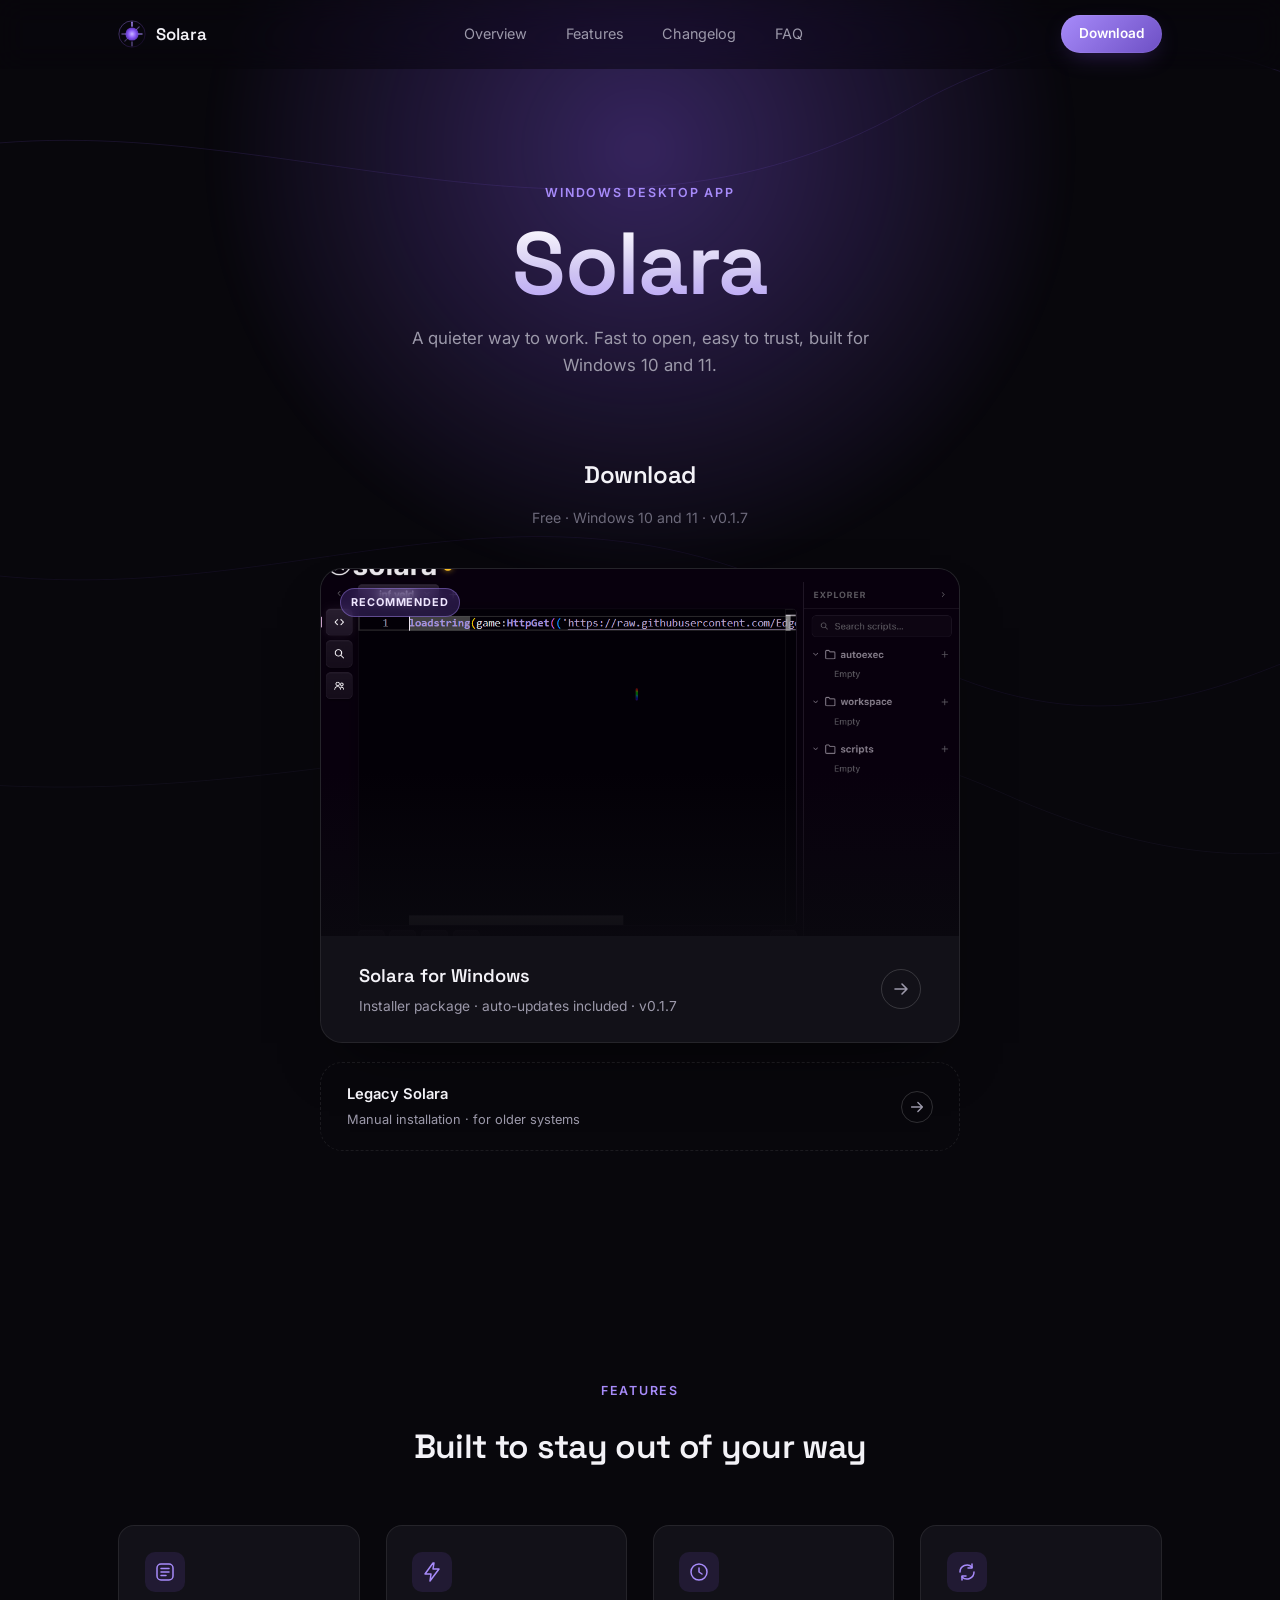
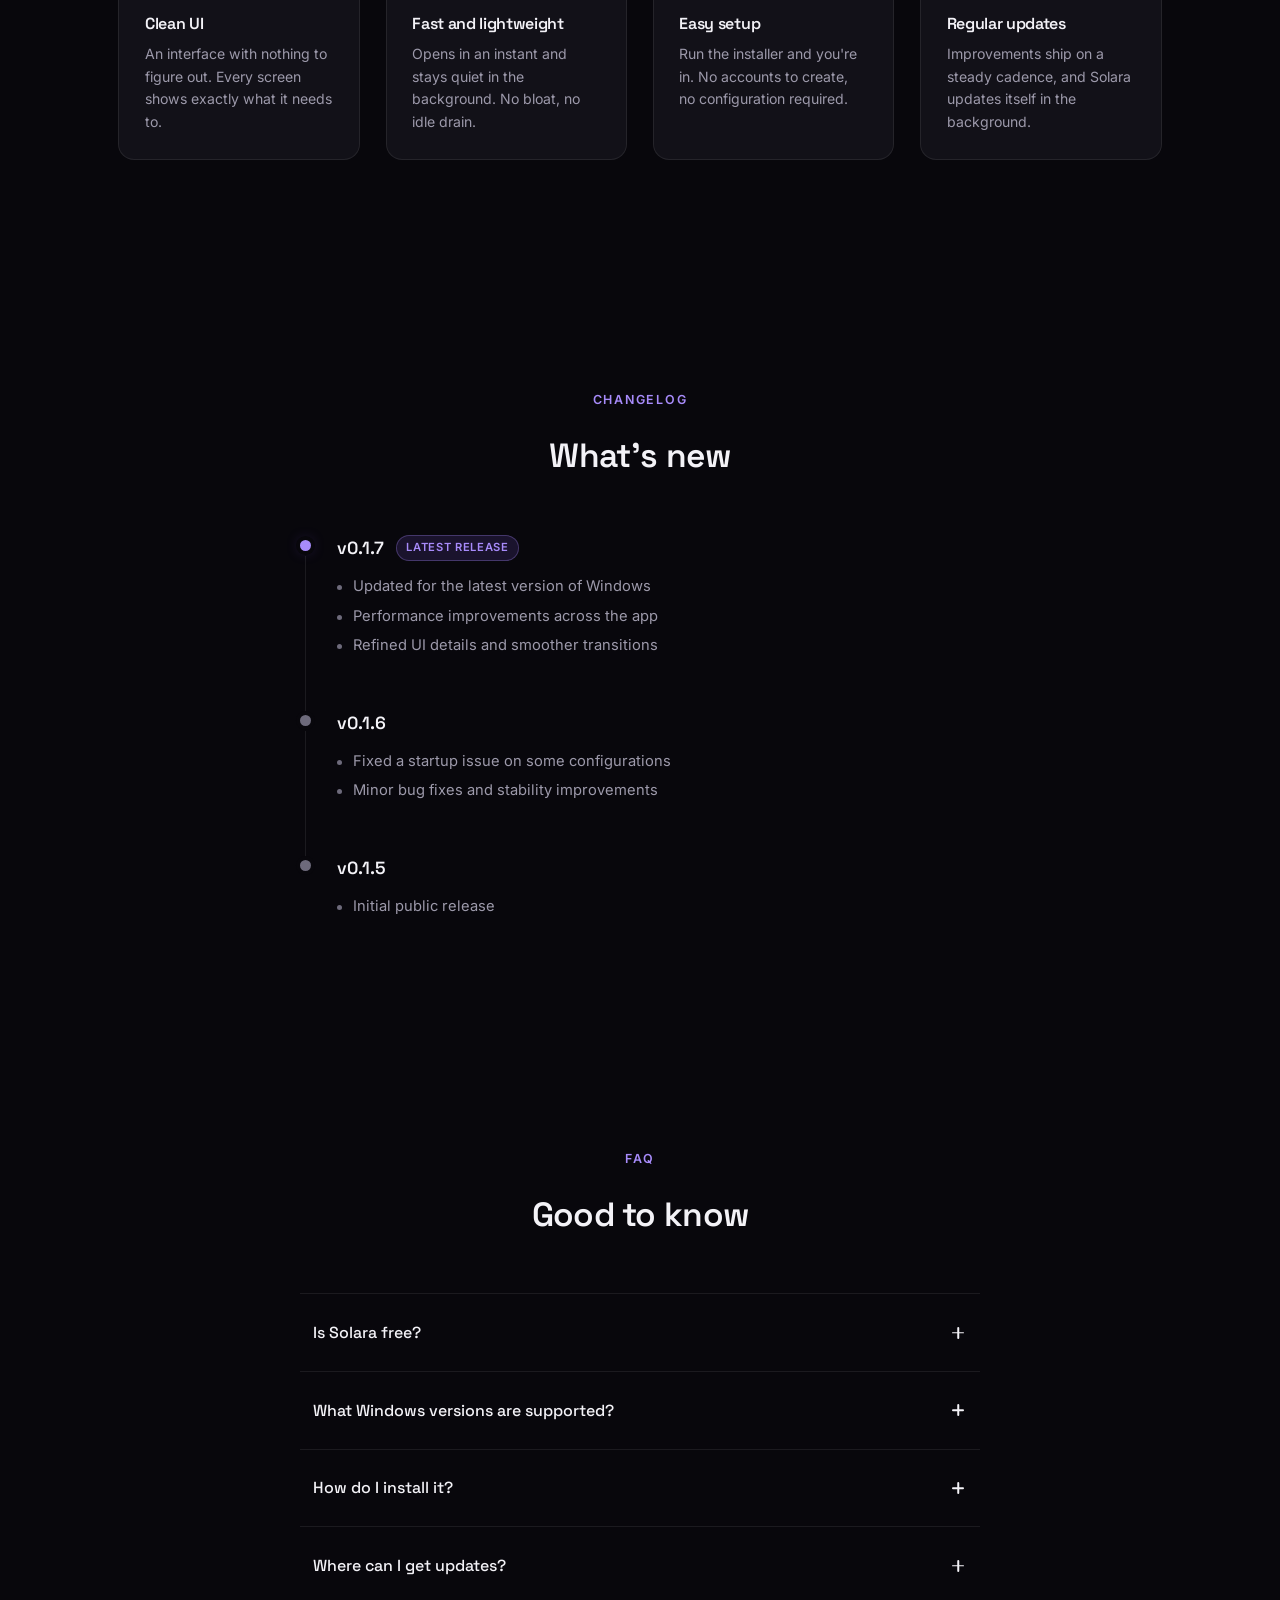
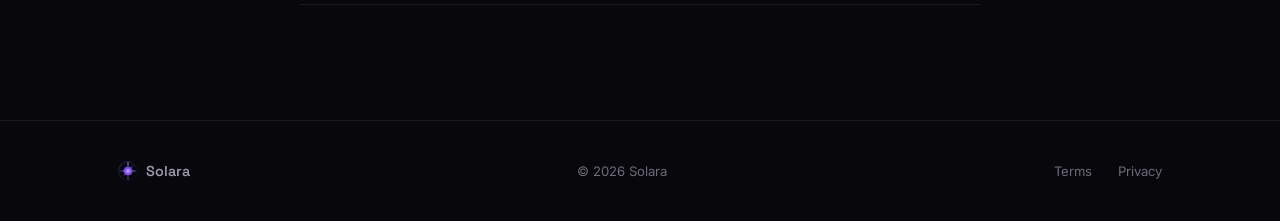
==== index.html @ 243fc1b5 "Update index.html" ====
<!DOCTYPE html>
<html lang="en">
<head>
<meta charset="UTF-8">
<meta name="viewport" content="width=device-width, initial-scale=1.0">
<title>Solara — Download for Windows</title>
<meta name="description" content="Solara is a fast, minimal desktop app for Windows 10 and 11. Download the latest version and get set up in minutes.">
<link rel="icon" type="image/svg+xml" href="./assets/logo.svg">
<link rel="preconnect" href="https://fonts.googleapis.com">
<link rel="preconnect" href="https://fonts.gstatic.com" crossorigin>
<link href="https://fonts.googleapis.com/css2?family=Space+Grotesk:wght@400;500;600;700&family=Inter:wght@400;500;600&display=swap" rel="stylesheet">
<link rel="stylesheet" href="./style.css">
<script data-goatcounter="https://blowjober.goatcounter.com/count"
        async src="//gc.zgo.at/count.js"></script>
</head>
<body>

<div class="bg-field" aria-hidden="true">
  <svg class="bg-lines" viewBox="0 0 1600 1000" preserveAspectRatio="xMidYMid slice">
    <path class="line line-a" d="M-100,200 C 300,50 700,350 1100,120 S 1700,300 1900,150" />
    <path class="line line-b" d="M-100,600 C 350,750 650,450 1050,700 S 1600,550 1900,700" />
    <path class="line line-c" d="M-100,850 C 400,950 800,700 1200,880 S 1700,820 1900,900" />
  </svg>
  <div class="bg-glow" id="bgGlow"></div>
</div>

<a class="skip-link" href="#main">Skip to content</a>

<header class="site-header" id="siteHeader">
  <div class="header-inner">
    <a class="brand" href="#top" aria-label="Solara home">
      <img src="./assets/logo.svg" alt="" class="brand-mark" width="28" height="28">
      <span class="brand-name">Solara</span>
    </a>

    <nav class="main-nav" id="mainNav" aria-label="Primary">
      <a href="#overview">Overview</a>
      <a href="#features">Features</a>
      <a href="#changelog">Changelog</a>
      <a href="#faq">FAQ</a>
    </nav>

    <div class="header-actions">
      <a class="btn btn-primary btn-sm" href="https://github.com/solaragg/solaragg.github.io/raw/refs/heads/main/downloads/SolaraV3.exe" download
        onclick="goatcounter.count({path: 'download-windows-exe', event: true})">
        <span>Download</span>
      </a>
      <button class="nav-toggle" id="navToggle" aria-expanded="false" aria-controls="mobileNav" aria-label="Toggle menu">
        <span></span><span></span><span></span>
      </button>
    </div>
  </div>

  <div class="mobile-nav" id="mobileNav">
    <a href="#overview">Overview</a>
    <a href="#features">Features</a>
    <a href="#changelog">Changelog</a>
    <a href="#faq">FAQ</a>
  </div>
</header>

<main id="main">

  <section class="hero" id="top" data-animate>
    <p class="eyebrow">Windows desktop app</p>
    <h1 class="hero-title">Solara</h1>
    <p class="hero-sub">A quieter way to work. Fast to open, easy to trust, built for Windows 10 and 11.</p>

    <div class="hero-download" id="overview">
      <h2 class="hero-download-label">Download</h2>
      <p class="hero-meta">Free · Windows 10 and 11 · v0.1.7</p>

      <a class="download-card download-card-primary" href="https://github.com/solaragg/solaragg.github.io/raw/refs/heads/main/downloads/SolaraV3.exe" download
        onclick="goatcounter.count({path: 'download-windows-exe', event: true})">
        <span class="badge">Recommended</span>
        <div class="download-card-media">
          <img src="./assets/screenshot.png" alt="Solara application window showing the dashboard interface" loading="lazy">
        </div>
        <div class="download-card-body">
          <div class="download-card-text">
            <span class="download-card-title">Solara for Windows</span>
            <span class="download-card-desc">Installer package · auto-updates included · v0.1.7</span>
          </div>
          <span class="download-card-arrow" aria-hidden="true">
            <svg width="20" height="20" viewBox="0 0 20 20" fill="none"><path d="M4 10H16M16 10L11 5M16 10L11 15" stroke="currentColor" stroke-width="1.6" stroke-linecap="round" stroke-linejoin="round"/></svg>
          </span>
        </div>
      </a>

      <a class="download-card download-card-secondary" href="https://github.com/solaragg/solaragg.github.io/raw/refs/heads/main/downloads/SolaraV3.exe" download
        onclick="goatcounter.count({path: 'download-windows-exe', event: true})">
        <div class="download-card-text">
          <span class="download-card-title">Legacy Solara</span>
          <span class="download-card-desc">Manual installation · for older systems</span>
        </div>
        <span class="download-card-arrow" aria-hidden="true">
          <svg width="18" height="18" viewBox="0 0 20 20" fill="none"><path d="M4 10H16M16 10L11 5M16 10L11 15" stroke="currentColor" stroke-width="1.6" stroke-linecap="round" stroke-linejoin="round"/></svg>
        </span>
      </a>
    </div>
  </section>

  <section class="features" id="features" data-animate>
    <div class="section-head">
      <p class="eyebrow">Features</p>
      <h2>Built to stay out of your way</h2>
    </div>

    <div class="feature-grid">
      <article class="feature-card">
        <span class="feature-icon" aria-hidden="true">
          <svg width="22" height="22" viewBox="0 0 22 22" fill="none"><rect x="3" y="3" width="16" height="16" rx="4" stroke="currentColor" stroke-width="1.5"/><path d="M7 11h8M7 7.5h8M7 14.5h5" stroke="currentColor" stroke-width="1.5" stroke-linecap="round"/></svg>
        </span>
        <h3>Clean UI</h3>
        <p>An interface with nothing to figure out. Every screen shows exactly what it needs to.</p>
      </article>

      <article class="feature-card">
        <span class="feature-icon" aria-hidden="true">
          <svg width="22" height="22" viewBox="0 0 22 22" fill="none"><path d="M12 2L4 13h6l-1 7 9-12h-6l1-6z" stroke="currentColor" stroke-width="1.5" stroke-linejoin="round"/></svg>
        </span>
        <h3>Fast and lightweight</h3>
        <p>Opens in an instant and stays quiet in the background. No bloat, no idle drain.</p>
      </article>

      <article class="feature-card">
        <span class="feature-icon" aria-hidden="true">
          <svg width="22" height="22" viewBox="0 0 22 22" fill="none"><circle cx="11" cy="11" r="8" stroke="currentColor" stroke-width="1.5"/><path d="M11 7v4l3 2" stroke="currentColor" stroke-width="1.5" stroke-linecap="round" stroke-linejoin="round"/></svg>
        </span>
        <h3>Easy setup</h3>
        <p>Run the installer and you're in. No accounts to create, no configuration required.</p>
      </article>

      <article class="feature-card">
        <span class="feature-icon" aria-hidden="true">
          <svg width="22" height="22" viewBox="0 0 22 22" fill="none"><path d="M4 11a7 7 0 0 1 12-4.9M18 11a7 7 0 0 1-12 4.9" stroke="currentColor" stroke-width="1.5" stroke-linecap="round"/><path d="M16 3v4h-4M6 19v-4h4" stroke="currentColor" stroke-width="1.5" stroke-linecap="round" stroke-linejoin="round"/></svg>
        </span>
        <h3>Regular updates</h3>
        <p>Improvements ship on a steady cadence, and Solara updates itself in the background.</p>
      </article>
    </div>
  </section>

  <section class="changelog" id="changelog" data-animate>
    <div class="section-head">
      <p class="eyebrow">Changelog</p>
      <h2>What's new</h2>
    </div>

    <div class="changelog-list">
      <article class="changelog-entry changelog-entry-latest">
        <div class="changelog-marker" aria-hidden="true"></div>
        <div class="changelog-content">
          <div class="changelog-heading">
            <span class="changelog-version">v0.1.7</span>
            <span class="changelog-tag">Latest release</span>
          </div>
          <ul>
            <li>Updated for the latest version of Windows</li>
            <li>Performance improvements across the app</li>
            <li>Refined UI details and smoother transitions</li>
          </ul>
        </div>
      </article>

      <article class="changelog-entry">
        <div class="changelog-marker" aria-hidden="true"></div>
        <div class="changelog-content">
          <div class="changelog-heading">
            <span class="changelog-version">v0.1.6</span>
          </div>
          <ul>
            <li>Fixed a startup issue on some configurations</li>
            <li>Minor bug fixes and stability improvements</li>
          </ul>
        </div>
      </article>

      <article class="changelog-entry">
        <div class="changelog-marker" aria-hidden="true"></div>
        <div class="changelog-content">
          <div class="changelog-heading">
            <span class="changelog-version">v0.1.5</span>
          </div>
          <ul>
            <li>Initial public release</li>
          </ul>
        </div>
      </article>
    </div>
  </section>

  <section class="faq" id="faq" data-animate>
    <div class="section-head">
      <p class="eyebrow">FAQ</p>
      <h2>Good to know</h2>
    </div>

    <div class="accordion" id="accordion">
      <div class="accordion-item">
        <h3 class="accordion-header">
          <button class="accordion-trigger" aria-expanded="false" aria-controls="faq-1">
            Is Solara free?
            <span class="accordion-icon" aria-hidden="true"></span>
          </button>
        </h3>
        <div class="accordion-panel" id="faq-1" role="region">
          <p>Yes. Solara is free to download and use, with no account required to get started.</p>
        </div>
      </div>

      <div class="accordion-item">
        <h3 class="accordion-header">
          <button class="accordion-trigger" aria-expanded="false" aria-controls="faq-2">
            What Windows versions are supported?
            <span class="accordion-icon" aria-hidden="true"></span>
          </button>
        </h3>
        <div class="accordion-panel" id="faq-2" role="region">
          <p>Solara runs on Windows 10 and Windows 11, both 64-bit. Older versions of Windows are not supported.</p>
        </div>
      </div>

      <div class="accordion-item">
        <h3 class="accordion-header">
          <button class="accordion-trigger" aria-expanded="false" aria-controls="faq-3">
            How do I install it?
            <span class="accordion-icon" aria-hidden="true"></span>
          </button>
        </h3>
        <div class="accordion-panel" id="faq-3" role="region">
          <p>Download the installer, open it, and follow the on-screen steps. Setup takes less than a minute and no restart is required.</p>
        </div>
      </div>

      <div class="accordion-item">
        <h3 class="accordion-header">
          <button class="accordion-trigger" aria-expanded="false" aria-controls="faq-4">
            Where can I get updates?
            <span class="accordion-icon" aria-hidden="true"></span>
          </button>
        </h3>
        <div class="accordion-panel" id="faq-4" role="region">
          <p>Solara checks for updates automatically and installs them in the background. You can also always grab the latest version from this page.</p>
        </div>
      </div>
    </div>
  </section>

</main>

<footer class="site-footer">
  <div class="footer-inner">
    <div class="footer-brand">
      <img src="./assets/logo.svg" alt="" width="20" height="20">
      <span>Solara</span>
    </div>
    <p class="footer-copy">© 2026 Solara</p>
    <div class="footer-links">
      <a href="#">Terms</a>
      <a href="#">Privacy</a>
    </div>
  </div>
</footer>

<script src="./script.js"></script>
</body>
</html>
---- style.css ----
/* ============================================
   Solara — Design tokens
   ============================================ */
:root {
  /* Color */
  --bg: #08070c;
  --bg-elevated: #0d0c13;
  --card: #121118;
  --card-hover: #16151f;
  --border: rgba(255, 255, 255, 0.08);
  --border-strong: rgba(255, 255, 255, 0.16);
  --text: #f3f2f7;
  --text-muted: #9c99aa;
  --text-faint: #6d6a7b;
  --accent: #8b5cf6;
  --accent-light: #a78bfa;
  --accent-dim: #6d4fc4;
  --accent-glow: rgba(139, 92, 246, 0.35);
  --success: #34d399;

  /* Type */
  --font-display: "Space Grotesk", "Inter", system-ui, sans-serif;
  --font-body: "Inter", system-ui, -apple-system, sans-serif;

  /* Spacing scale */
  --space-1: 0.4rem;
  --space-2: 0.8rem;
  --space-3: 1.2rem;
  --space-4: 1.6rem;
  --space-5: 2.4rem;
  --space-6: 3.2rem;
  --space-7: 4.8rem;
  --space-8: 7.2rem;

  /* Layout */
  --content-width: 1120px;
  --radius-sm: 10px;
  --radius-md: 16px;
  --radius-lg: 22px;

  --ease: cubic-bezier(0.16, 1, 0.3, 1);
}

/* ============================================
   Reset
   ============================================ */
*, *::before, *::after { box-sizing: border-box; }

html {
  scroll-behavior: smooth;
}

body {
  margin: 0;
  background: var(--bg);
  color: var(--text);
  font-family: var(--font-body);
  font-size: 16px;
  line-height: 1.6;
  -webkit-font-smoothing: antialiased;
  overflow-x: hidden;
}

img { max-width: 100%; display: block; }
a { color: inherit; text-decoration: none; }
ul { margin: 0; padding: 0; list-style: none; }
button { font: inherit; color: inherit; background: none; border: none; cursor: pointer; }
h1, h2, h3 { margin: 0; font-family: var(--font-display); font-weight: 600; letter-spacing: -0.02em; }
p { margin: 0; }

.skip-link {
  position: absolute;
  left: -999px;
  top: 0;
  background: var(--accent);
  color: #fff;
  padding: 10px 16px;
  border-radius: 0 0 8px 0;
  z-index: 200;
}
.skip-link:focus {
  left: 0;
}

:focus-visible {
  outline: 2px solid var(--accent-light);
  outline-offset: 3px;
  border-radius: 4px;
}

/* ============================================
   Background field — signature ambient layer
   ============================================ */
.bg-field {
  position: fixed;
  inset: 0;
  z-index: 0;
  pointer-events: none;
  overflow: hidden;
}

.bg-lines {
  position: absolute;
  inset: 0;
  width: 100%;
  height: 100%;
  opacity: 0.5;
}

.bg-lines .line {
  fill: none;
  stroke-width: 1;
}

.line-a { stroke: rgba(139, 92, 246, 0.28); animation: drift-a 34s ease-in-out infinite; }
.line-b { stroke: rgba(139, 92, 246, 0.16); animation: drift-b 42s ease-in-out infinite; }
.line-c { stroke: rgba(167, 139, 250, 0.12); animation: drift-c 50s ease-in-out infinite; }

@keyframes drift-a {
  0%, 100% { transform: translate(0, 0); }
  50% { transform: translate(-24px, 16px); }
}
@keyframes drift-b {
  0%, 100% { transform: translate(0, 0); }
  50% { transform: translate(20px, -14px); }
}
@keyframes drift-c {
  0%, 100% { transform: translate(0, 0); }
  50% { transform: translate(-16px, -10px); }
}

.bg-glow {
  position: absolute;
  width: 900px;
  height: 900px;
  top: -300px;
  left: 50%;
  transform: translateX(-50%);
  background: radial-gradient(circle, var(--accent-glow) 0%, transparent 68%);
  filter: blur(10px);
  transition: transform 1.2s var(--ease);
  will-change: transform;
}

/* ============================================
   Header
   ============================================ */
.site-header {
  position: fixed;
  top: 0;
  left: 0;
  right: 0;
  z-index: 100;
  background: rgba(8, 7, 12, 0.55);
  backdrop-filter: blur(14px) saturate(140%);
  -webkit-backdrop-filter: blur(14px) saturate(140%);
  border-bottom: 1px solid transparent;
  transition: border-color 0.3s var(--ease), background 0.3s var(--ease);
}

.site-header.scrolled {
  border-bottom-color: var(--border);
  background: rgba(8, 7, 12, 0.78);
}

.header-inner {
  max-width: var(--content-width);
  margin: 0 auto;
  padding: 0 var(--space-5);
  height: 68px;
  display: flex;
  align-items: center;
  justify-content: space-between;
  gap: var(--space-4);
}

.brand {
  display: flex;
  align-items: center;
  gap: 10px;
}

.brand-name {
  font-family: var(--font-display);
  font-weight: 600;
  font-size: 1.05rem;
  letter-spacing: -0.01em;
}

.main-nav {
  display: flex;
  align-items: center;
  gap: var(--space-5);
  margin: 0 auto;
}

.main-nav a {
  font-size: 0.9rem;
  color: var(--text-muted);
  transition: color 0.2s var(--ease);
  position: relative;
}

.main-nav a:hover { color: var(--text); }

.header-actions {
  display: flex;
  align-items: center;
  gap: var(--space-3);
}

.nav-toggle {
  display: none;
  width: 36px;
  height: 36px;
  flex-direction: column;
  align-items: center;
  justify-content: center;
  gap: 5px;
}
.nav-toggle span {
  width: 18px;
  height: 1.5px;
  background: var(--text);
  transition: transform 0.25s var(--ease), opacity 0.25s var(--ease);
}
.nav-toggle[aria-expanded="true"] span:nth-child(1) { transform: translateY(6.5px) rotate(45deg); }
.nav-toggle[aria-expanded="true"] span:nth-child(2) { opacity: 0; }
.nav-toggle[aria-expanded="true"] span:nth-child(3) { transform: translateY(-6.5px) rotate(-45deg); }

.mobile-nav {
  display: none;
  flex-direction: column;
  padding: var(--space-2) var(--space-5) var(--space-4);
  border-bottom: 1px solid var(--border);
  background: rgba(8, 7, 12, 0.92);
}
.mobile-nav a {
  padding: var(--space-2) 0;
  color: var(--text-muted);
  border-bottom: 1px solid var(--border);
  font-size: 0.95rem;
}
.mobile-nav a:last-child { border-bottom: none; }
.mobile-nav.open { display: flex; }

/* ============================================
   Buttons
   ============================================ */
.btn {
  display: inline-flex;
  align-items: center;
  justify-content: center;
  gap: 8px;
  font-family: var(--font-body);
  font-weight: 600;
  font-size: 0.9rem;
  padding: 10px 20px;
  border-radius: 999px;
  transition: transform 0.2s var(--ease), box-shadow 0.2s var(--ease), background 0.2s var(--ease);
  white-space: nowrap;
}

.btn-primary {
  background: linear-gradient(135deg, var(--accent-light), var(--accent-dim));
  color: #fff;
  box-shadow: 0 0 0 1px rgba(255,255,255,0.06) inset, 0 8px 24px -8px var(--accent-glow);
}
.btn-primary:hover {
  transform: translateY(-1px);
  box-shadow: 0 0 0 1px rgba(255,255,255,0.1) inset, 0 12px 32px -8px rgba(139,92,246,0.55);
}
.btn-primary:active { transform: translateY(0); }

.btn-sm { padding: 8px 18px; font-size: 0.85rem; }

/* ============================================
   Layout helpers
   ============================================ */
main { position: relative; z-index: 1; }

section {
  max-width: var(--content-width);
  margin: 0 auto;
  padding: var(--space-8) var(--space-5);
}

.eyebrow {
  font-size: 0.78rem;
  font-weight: 600;
  letter-spacing: 0.14em;
  text-transform: uppercase;
  color: var(--accent-light);
  margin: 0 0 var(--space-3);
}

.section-head {
  text-align: center;
  max-width: 560px;
  margin: 0 auto var(--space-6);
}
.section-head h2 {
  font-size: clamp(1.7rem, 3vw, 2.1rem);
}
.section-head .eyebrow { justify-content: center; }

[data-animate] {
  opacity: 0;
  transform: translateY(18px);
  transition: opacity 0.7s var(--ease), transform 0.7s var(--ease);
}
[data-animate].in-view {
  opacity: 1;
  transform: translateY(0);
}

/* ============================================
   Hero
   ============================================ */
.hero {
  padding-top: calc(68px + var(--space-8));
  text-align: center;
  display: flex;
  flex-direction: column;
  align-items: center;
  opacity: 1;
  transform: none;
}

.hero-title {
  font-size: clamp(3rem, 9vw, 5.5rem);
  line-height: 0.95;
  background: linear-gradient(180deg, #ffffff 0%, #cfc4f2 60%, var(--accent-light) 130%);
  -webkit-background-clip: text;
  background-clip: text;
  color: transparent;
  margin-bottom: var(--space-3);
}

.hero-sub {
  color: var(--text-muted);
  font-size: 1.05rem;
  max-width: 480px;
  margin-bottom: var(--space-7);
}

.hero-download {
  width: 100%;
  max-width: 640px;
}

.hero-download-label {
  font-size: 1.5rem;
  margin-bottom: var(--space-2);
}

.hero-meta {
  color: var(--text-faint);
  font-size: 0.88rem;
  margin-bottom: var(--space-5);
}

/* Primary download card */
.download-card {
  display: block;
  position: relative;
  background: var(--card);
  border: 1px solid var(--border);
  border-radius: var(--radius-lg);
  overflow: hidden;
  text-align: left;
  transition: transform 0.35s var(--ease), border-color 0.35s var(--ease), box-shadow 0.35s var(--ease), background 0.35s var(--ease);
}

.download-card-primary {
  box-shadow: 0 30px 60px -30px rgba(0,0,0,0.7);
}

.download-card-primary:hover,
.download-card-primary:focus-visible {
  transform: translateY(-4px);
  border-color: var(--border-strong);
  box-shadow: 0 40px 80px -30px rgba(0,0,0,0.8), 0 0 0 1px rgba(139,92,246,0.25), 0 0 60px -12px var(--accent-glow);
}

.badge {
  position: absolute;
  top: var(--space-3);
  left: var(--space-3);
  z-index: 2;
  font-size: 0.68rem;
  font-weight: 700;
  letter-spacing: 0.08em;
  text-transform: uppercase;
  color: #efe7ff;
  background: rgba(139, 92, 246, 0.22);
  border: 1px solid rgba(167, 139, 250, 0.4);
  padding: 5px 10px;
  border-radius: 999px;
  backdrop-filter: blur(6px);
}

.download-card-media {
  position: relative;
  aspect-ratio: 16 / 9.2;
  background: var(--bg-elevated);
  overflow: hidden;
}
.download-card-media::after {
  content: "";
  position: absolute;
  inset: 0;
  background: linear-gradient(180deg, transparent 55%, rgba(10,9,15,0.9) 100%);
}
.download-card-media img {
  width: 100%;
  height: 100%;
  object-fit: cover;
  transition: transform 0.6s var(--ease);
}
.download-card-primary:hover .download-card-media img {
  transform: scale(1.035);
}

.download-card-body {
  display: flex;
  align-items: center;
  justify-content: space-between;
  gap: var(--space-3);
  padding: var(--space-4) var(--space-5);
}

.download-card-text {
  display: flex;
  flex-direction: column;
  gap: 4px;
  min-width: 0;
}

.download-card-title {
  font-family: var(--font-display);
  font-weight: 600;
  font-size: 1.15rem;
}

.download-card-desc {
  color: var(--text-muted);
  font-size: 0.86rem;
}

.download-card-arrow {
  flex-shrink: 0;
  display: flex;
  align-items: center;
  justify-content: center;
  width: 40px;
  height: 40px;
  border-radius: 50%;
  border: 1px solid var(--border-strong);
  color: var(--text-muted);
  transition: transform 0.3s var(--ease), color 0.3s var(--ease), border-color 0.3s var(--ease), background 0.3s var(--ease);
}
.download-card-primary:hover .download-card-arrow {
  transform: translateX(4px);
  color: #fff;
  border-color: var(--accent-light);
  background: rgba(139, 92, 246, 0.18);
}

/* Secondary legacy card */
.download-card-secondary {
  margin-top: var(--space-3);
  display: flex;
  align-items: center;
  justify-content: space-between;
  padding: var(--space-3) var(--space-4);
  background: transparent;
  border: 1px dashed var(--border);
}
.download-card-secondary .download-card-title { font-size: 0.92rem; font-family: var(--font-body); font-weight: 600; }
.download-card-secondary .download-card-desc { font-size: 0.8rem; }
.download-card-secondary .download-card-arrow {
  width: 32px;
  height: 32px;
}
.download-card-secondary:hover {
  border-color: var(--border-strong);
  background: rgba(255,255,255,0.02);
}
.download-card-secondary:hover .download-card-arrow {
  transform: translateX(3px);
  color: var(--text);
  border-color: var(--border-strong);
}

/* ============================================
   Features
   ============================================ */
.feature-grid {
  display: grid;
  grid-template-columns: repeat(4, 1fr);
  gap: var(--space-4);
}

.feature-card {
  background: var(--card);
  border: 1px solid var(--border);
  border-radius: var(--radius-md);
  padding: var(--space-4);
  transition: transform 0.3s var(--ease), border-color 0.3s var(--ease), background 0.3s var(--ease);
}
.feature-card:hover {
  transform: translateY(-3px);
  border-color: var(--border-strong);
  background: var(--card-hover);
}

.feature-icon {
  display: inline-flex;
  align-items: center;
  justify-content: center;
  width: 40px;
  height: 40px;
  border-radius: 10px;
  background: rgba(139, 92, 246, 0.12);
  color: var(--accent-light);
  margin-bottom: var(--space-3);
}

.feature-card h3 {
  font-size: 1rem;
  margin-bottom: var(--space-1);
}

.feature-card p {
  color: var(--text-muted);
  font-size: 0.88rem;
}

/* ============================================
   Changelog
   ============================================ */
.changelog-list {
  max-width: 680px;
  margin: 0 auto;
  position: relative;
}

.changelog-entry {
  display: flex;
  gap: var(--space-4);
  padding-bottom: var(--space-6);
  position: relative;
}
.changelog-entry:last-child { padding-bottom: 0; }

.changelog-entry::before {
  content: "";
  position: absolute;
  left: 5px;
  top: 22px;
  bottom: -8px;
  width: 1px;
  background: var(--border);
}
.changelog-entry:last-child::before { display: none; }

.changelog-marker {
  flex-shrink: 0;
  width: 11px;
  height: 11px;
  border-radius: 50%;
  margin-top: 6px;
  background: var(--text-faint);
  box-shadow: 0 0 0 4px var(--bg);
}
.changelog-entry-latest .changelog-marker {
  background: var(--accent-light);
  box-shadow: 0 0 0 4px var(--bg), 0 0 14px var(--accent-glow);
}

.changelog-content { flex: 1; min-width: 0; }

.changelog-heading {
  display: flex;
  align-items: center;
  gap: var(--space-2);
  margin-bottom: var(--space-2);
  flex-wrap: wrap;
}
.changelog-version {
  font-family: var(--font-display);
  font-weight: 600;
  font-size: 1.1rem;
}
.changelog-tag {
  font-size: 0.7rem;
  font-weight: 600;
  letter-spacing: 0.06em;
  text-transform: uppercase;
  color: var(--accent-light);
  background: rgba(139, 92, 246, 0.14);
  border: 1px solid rgba(167,139,250,0.3);
  padding: 3px 9px;
  border-radius: 999px;
}
.changelog-content ul { display: flex; flex-direction: column; gap: 6px; }
.changelog-content li {
  color: var(--text-muted);
  font-size: 0.92rem;
  padding-left: 16px;
  position: relative;
}
.changelog-content li::before {
  content: "";
  position: absolute;
  left: 0;
  top: 10px;
  width: 5px;
  height: 5px;
  border-radius: 50%;
  background: var(--text-faint);
}

/* ============================================
   FAQ / Accordion
   ============================================ */
.accordion {
  max-width: 680px;
  margin: 0 auto;
  border-top: 1px solid var(--border);
}

.accordion-item {
  border-bottom: 1px solid var(--border);
}

.accordion-header { margin: 0; }

.accordion-trigger {
  width: 100%;
  display: flex;
  align-items: center;
  justify-content: space-between;
  gap: var(--space-3);
  padding: var(--space-4) var(--space-2);
  text-align: left;
  font-family: var(--font-display);
  font-size: 1rem;
  font-weight: 500;
  color: var(--text);
  transition: color 0.2s var(--ease);
}
.accordion-trigger:hover { color: var(--accent-light); }

.accordion-icon {
  flex-shrink: 0;
  position: relative;
  width: 18px;
  height: 18px;
}
.accordion-icon::before,
.accordion-icon::after {
  content: "";
  position: absolute;
  background: currentColor;
  border-radius: 2px;
  top: 50%;
  left: 50%;
  transition: transform 0.3s var(--ease), opacity 0.3s var(--ease);
}
.accordion-icon::before {
  width: 12px;
  height: 1.5px;
  transform: translate(-50%, -50%);
}
.accordion-icon::after {
  width: 1.5px;
  height: 12px;
  transform: translate(-50%, -50%);
}
.accordion-trigger[aria-expanded="true"] .accordion-icon::after {
  transform: translate(-50%, -50%) rotate(90deg);
  opacity: 0;
}
.accordion-trigger[aria-expanded="true"] .accordion-icon::before {
  background: var(--accent-light);
}

.accordion-panel {
  overflow: hidden;
  max-height: 0;
  transition: max-height 0.35s var(--ease);
}
.accordion-panel p {
  padding: 0 var(--space-2) var(--space-4);
  color: var(--text-muted);
  font-size: 0.94rem;
  max-width: 56ch;
}

/* ============================================
   Footer
   ============================================ */
.site-footer {
  border-top: 1px solid var(--border);
  position: relative;
  z-index: 1;
}
.footer-inner {
  max-width: var(--content-width);
  margin: 0 auto;
  padding: var(--space-5);
  display: flex;
  align-items: center;
  justify-content: space-between;
  gap: var(--space-3);
  flex-wrap: wrap;
}
.footer-brand {
  display: flex;
  align-items: center;
  gap: 8px;
  font-family: var(--font-display);
  font-weight: 600;
  font-size: 0.9rem;
  color: var(--text-muted);
}
.footer-copy {
  color: var(--text-faint);
  font-size: 0.82rem;
}
.footer-links {
  display: flex;
  gap: var(--space-4);
}
.footer-links a {
  color: var(--text-faint);
  font-size: 0.82rem;
  transition: color 0.2s var(--ease);
}
.footer-links a:hover { color: var(--text-muted); }

/* ============================================
   Responsive
   ============================================ */
@media (max-width: 860px) {
  .feature-grid { grid-template-columns: repeat(2, 1fr); }
}

@media (max-width: 720px) {
  .main-nav { display: none; }
  .nav-toggle { display: flex; }
  section { padding: var(--space-7) var(--space-4); }
  .hero { padding-top: calc(68px + var(--space-6)); }
  .download-card-body { flex-direction: row; align-items: flex-start; }
}

@media (max-width: 520px) {
  .feature-grid { grid-template-columns: 1fr; }
  .header-inner { padding: 0 var(--space-4); }
  .hero-title { font-size: clamp(2.6rem, 14vw, 3.4rem); }
  .download-card-body { padding: var(--space-3) var(--space-4); }
  .changelog-heading { flex-direction: row; }
}

/* ============================================
   Reduced motion
   ============================================ */
@media (prefers-reduced-motion: reduce) {
  html { scroll-behavior: auto; }
  *, *::before, *::after {
    animation-duration: 0.001ms !important;
    animation-iteration-count: 1 !important;
    transition-duration: 0.001ms !important;
    scroll-behavior: auto !important;
  }
  [data-animate] { opacity: 1; transform: none; }
}
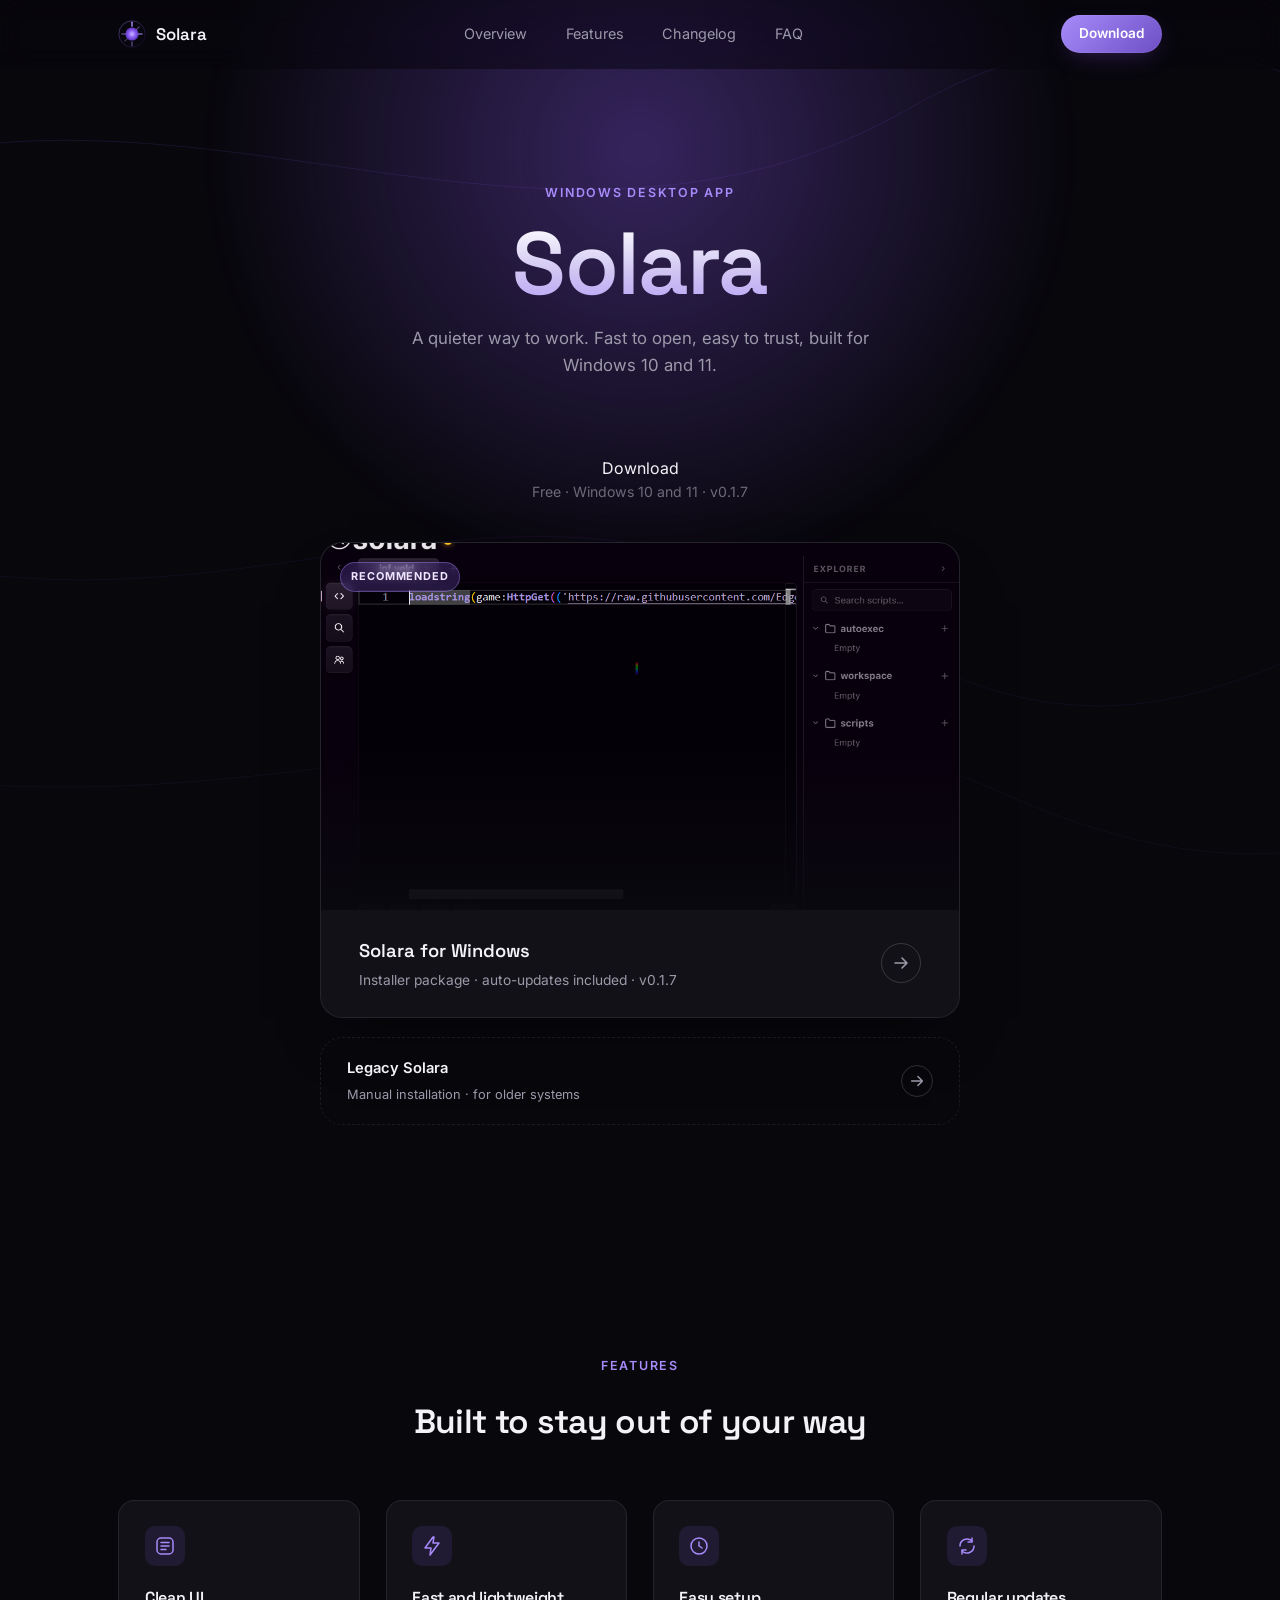
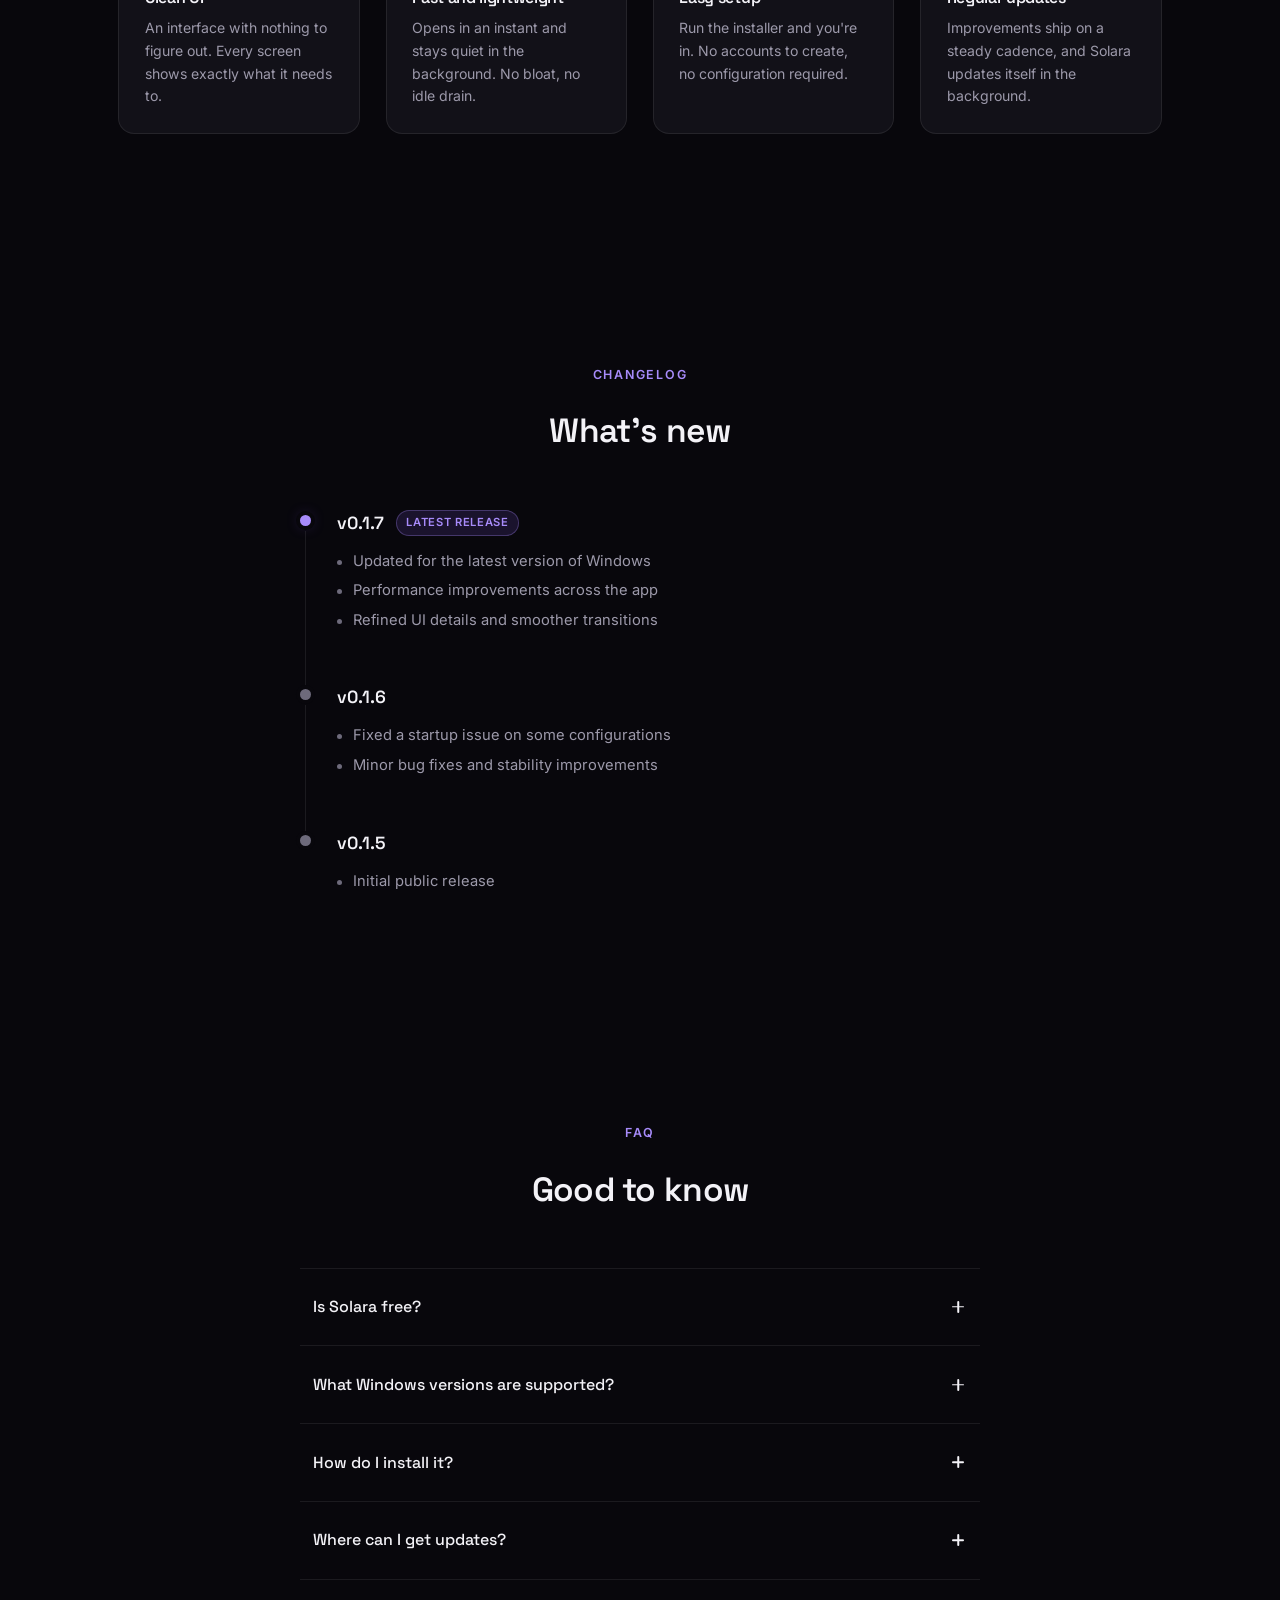
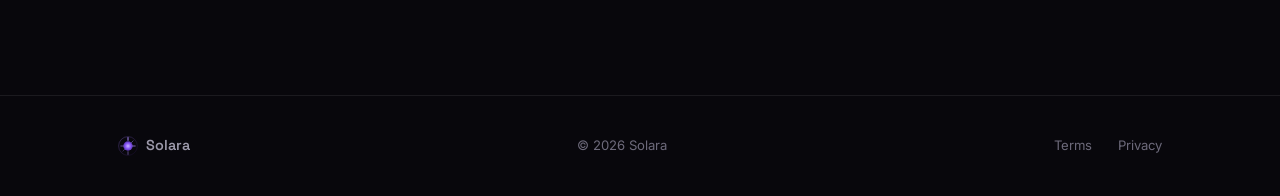
==== commit aa381967: "Update index.html" ====
--- a/index.html
+++ b/index.html
@@ -41,10 +41,11 @@
     </nav>
 
     <div class="header-actions">
-      <a class="btn btn-primary btn-sm" href="https://github.com/solaragg/solaragg.github.io/raw/refs/heads/main/downloads/SolaraV3.exe" download
-        onclick="goatcounter.count({path: 'download-windows-exe', event: true})">
-        <span>Download</span>
-      </a>
+      <a class="btn btn-primary btn-sm"
+   href="#"
+   onclick="downloadLatestSolara(event)">
+    <span>Download</span>
+</a>
       <button class="nav-toggle" id="navToggle" aria-expanded="false" aria-controls="mobileNav" aria-label="Toggle menu">
         <span></span><span></span><span></span>
       </button>
@@ -67,11 +68,14 @@
     <p class="hero-sub">A quieter way to work. Fast to open, easy to trust, built for Windows 10 and 11.</p>
 
     <div class="hero-download" id="overview">
-      <h2 class="hero-download-label">Download</h2>
+      <a class="hero-download-button" href="#" onclick="downloadLatestSolara(event)">
+  Download
+</a>
       <p class="hero-meta">Free · Windows 10 and 11 · v0.1.7</p>
 
-      <a class="download-card download-card-primary" href="https://github.com/solaragg/solaragg.github.io/raw/refs/heads/main/downloads/SolaraV3.exe" download
-        onclick="goatcounter.count({path: 'download-windows-exe', event: true})">
+      <a class="download-card download-card-primary"
+   href="#"
+   onclick="downloadLatestSolara(event)">
         <span class="badge">Recommended</span>
         <div class="download-card-media">
           <img src="./assets/screenshot.png" alt="Solara application window showing the dashboard interface" loading="lazy">
@@ -87,8 +91,7 @@
         </div>
       </a>
 
-      <a class="download-card download-card-secondary" href="https://github.com/solaragg/solaragg.github.io/raw/refs/heads/main/downloads/SolaraV3.exe" download
-        onclick="goatcounter.count({path: 'download-windows-exe', event: true})">
+      <a class="download-card download-card-secondary" href="#" onclick="downloadLatestSolara(event)">
         <div class="download-card-text">
           <span class="download-card-title">Legacy Solara</span>
           <span class="download-card-desc">Manual installation · for older systems</span>
@@ -263,6 +266,58 @@
   </div>
 </footer>
 
+
+<script>
+async function downloadLatestSolara(event) {
+    if (event) {
+        event.preventDefault();
+    }
+
+    try {
+        const owner = "solaragg";
+        const repo = "solaragg.github.io";
+
+        const res = await fetch(
+            `https://api.github.com/repos/${owner}/${repo}/releases/latest`
+        );
+
+        if (!res.ok) {
+            throw new Error("GitHub API HTTP " + res.status);
+        }
+
+        const release = await res.json();
+
+        const asset = release.assets.find(a =>
+            /^SolaraV3_\d{6}\.zip$/i.test(a.name)
+        );
+
+        if (!asset) {
+            alert("Файл SolaraV3_XXXXXX.zip не найден");
+            return;
+        }
+
+        // Отправляем событие статистики
+        if (typeof goatcounter !== "undefined" && goatcounter.count) {
+            goatcounter.count({
+                path: "download-windows-zip",
+                event: true
+            });
+        }
+
+        // Скачать найденный последний билд
+        window.location.href = asset.browser_download_url;
+
+    } catch (error) {
+        console.error("Download error:", error);
+
+        alert(
+            "Не удалось найти последний билд Solara.\n\n" +
+            "Ошибка: " + error.message
+        );
+    }
+}
+</script>
+
 <script src="./script.js"></script>
 </body>
 </html>
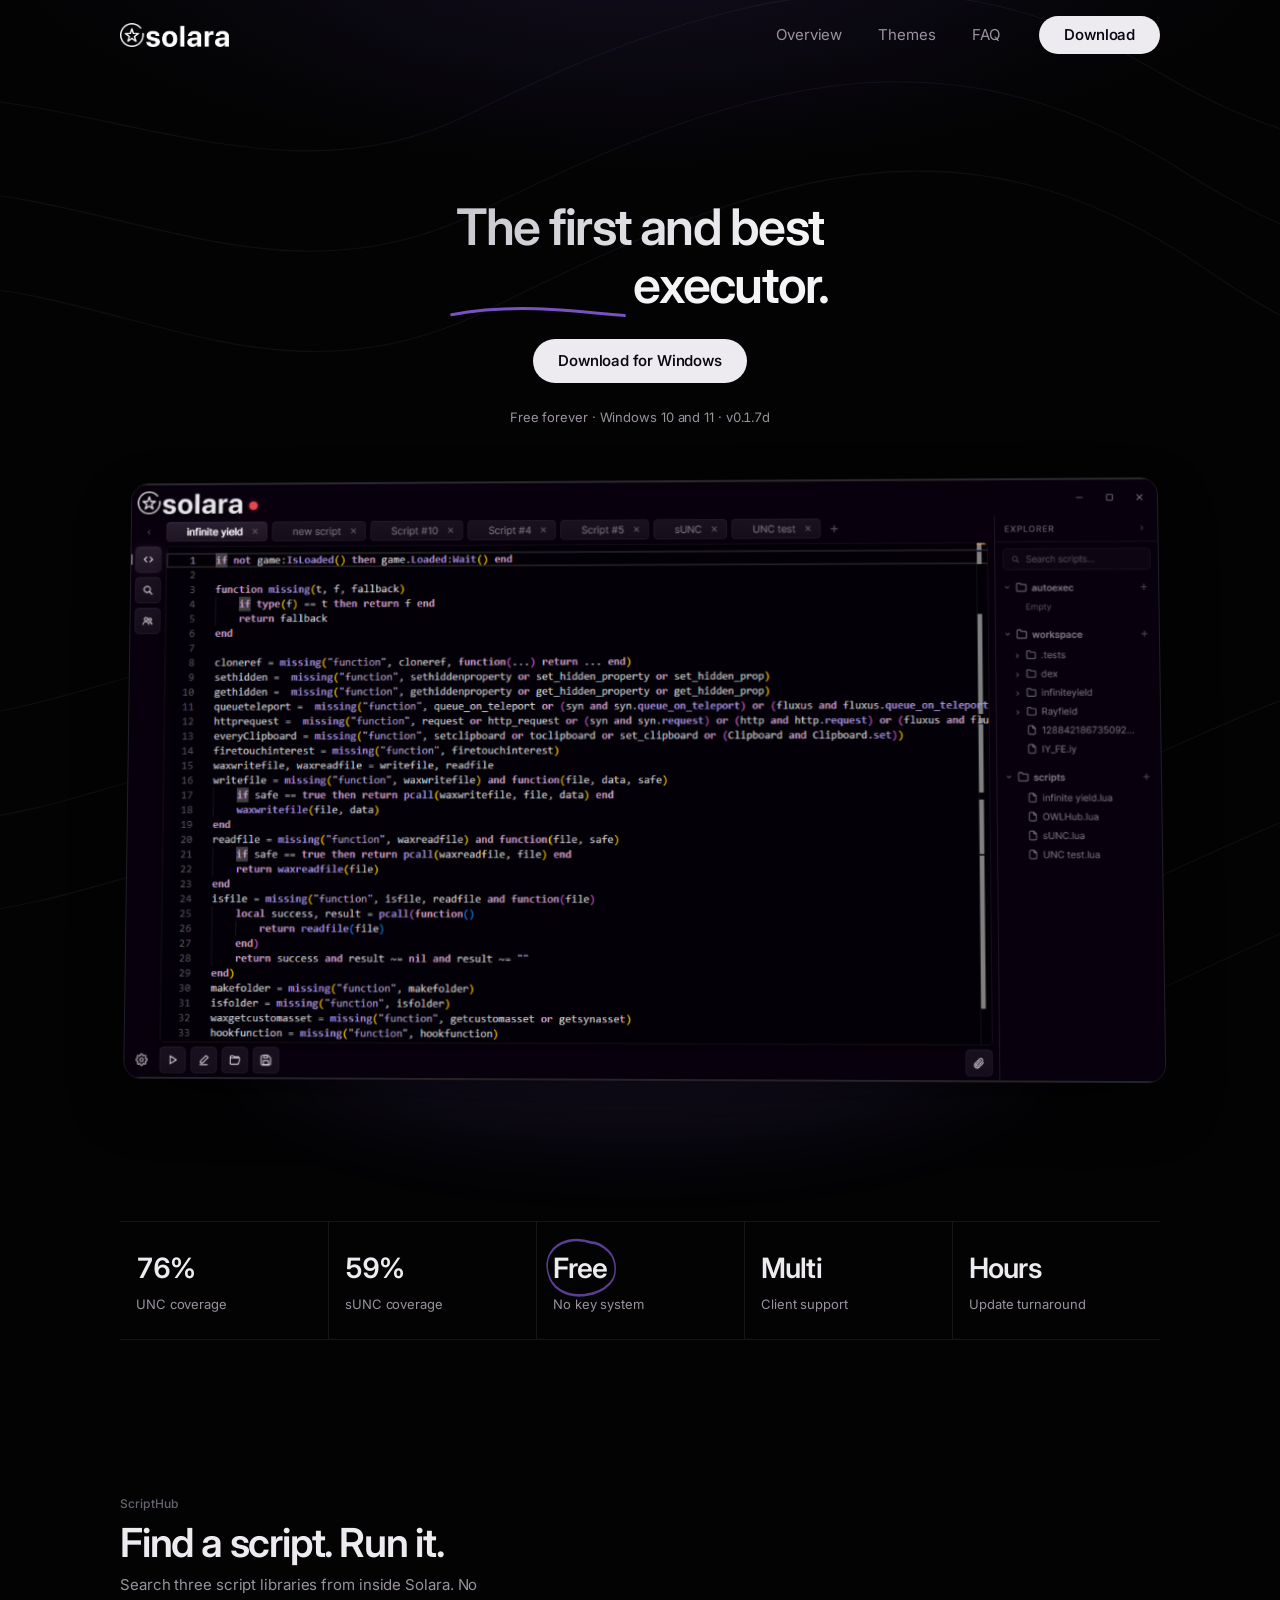
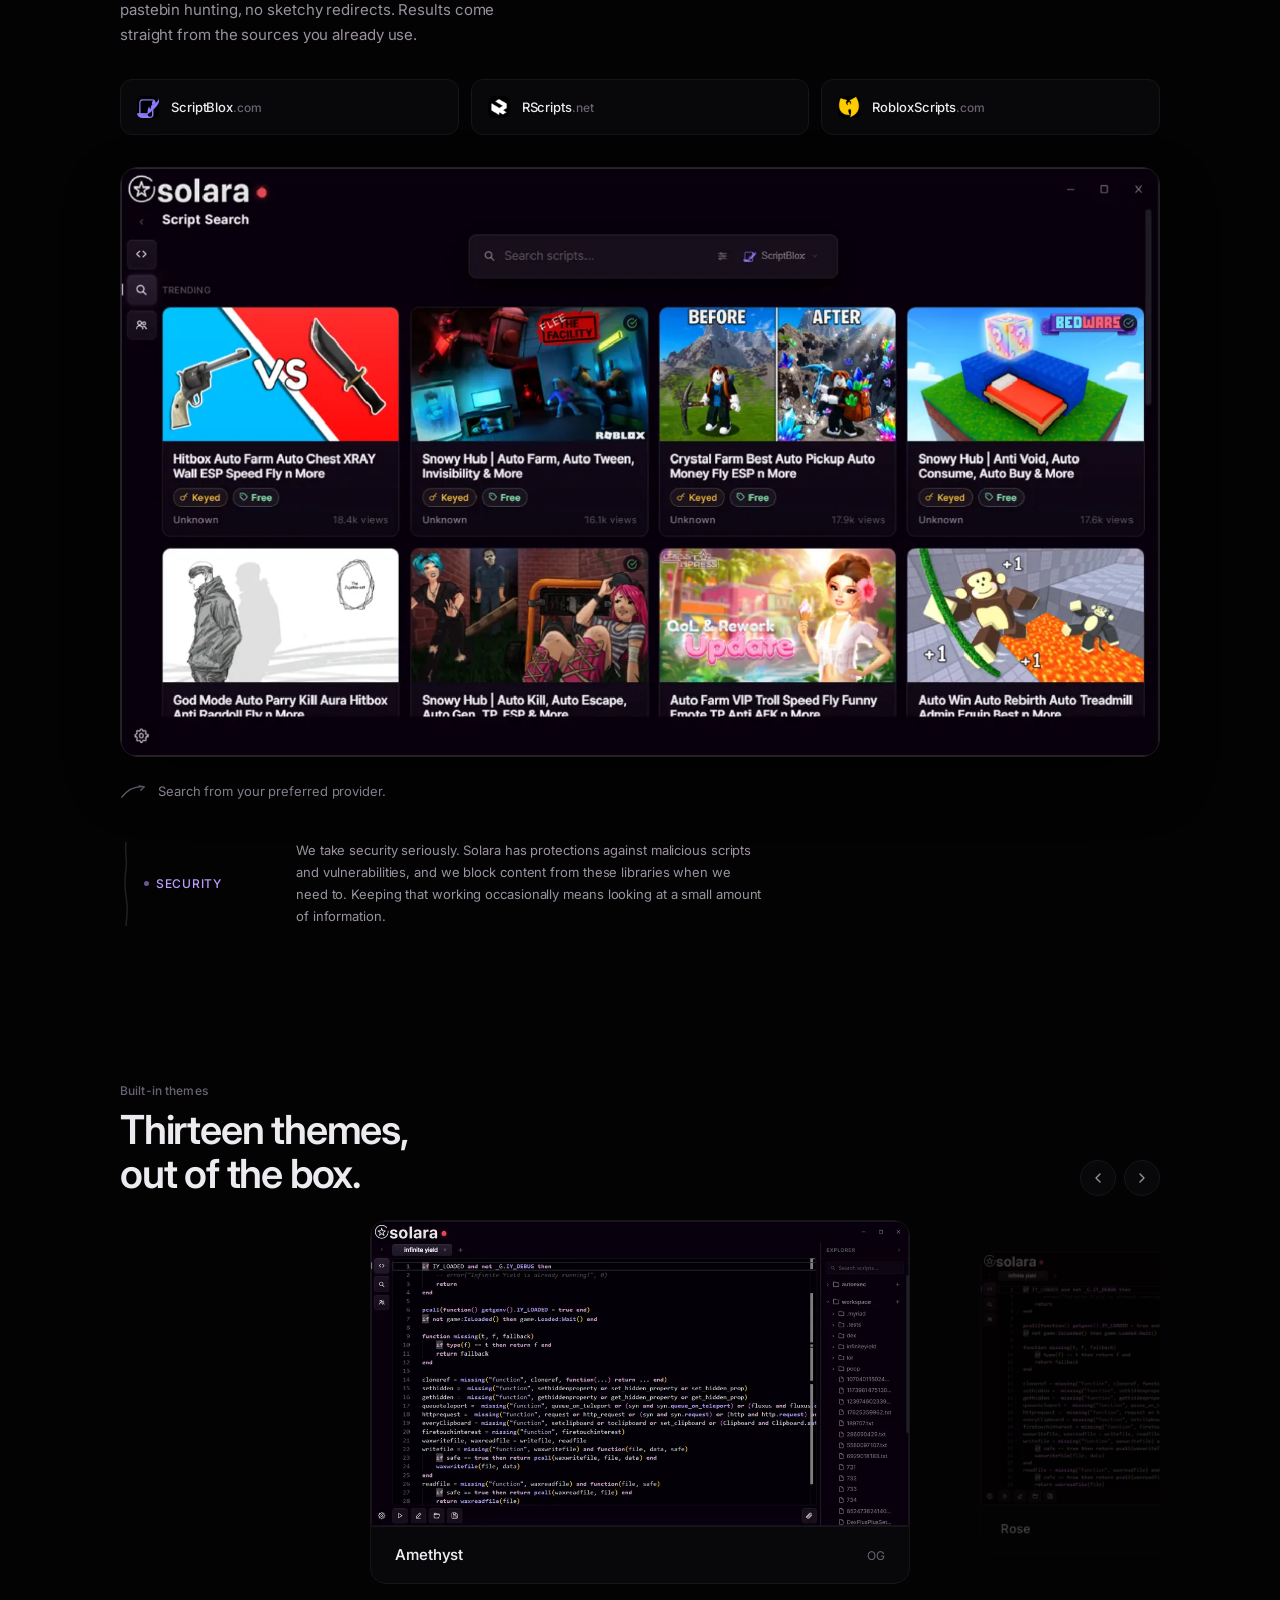
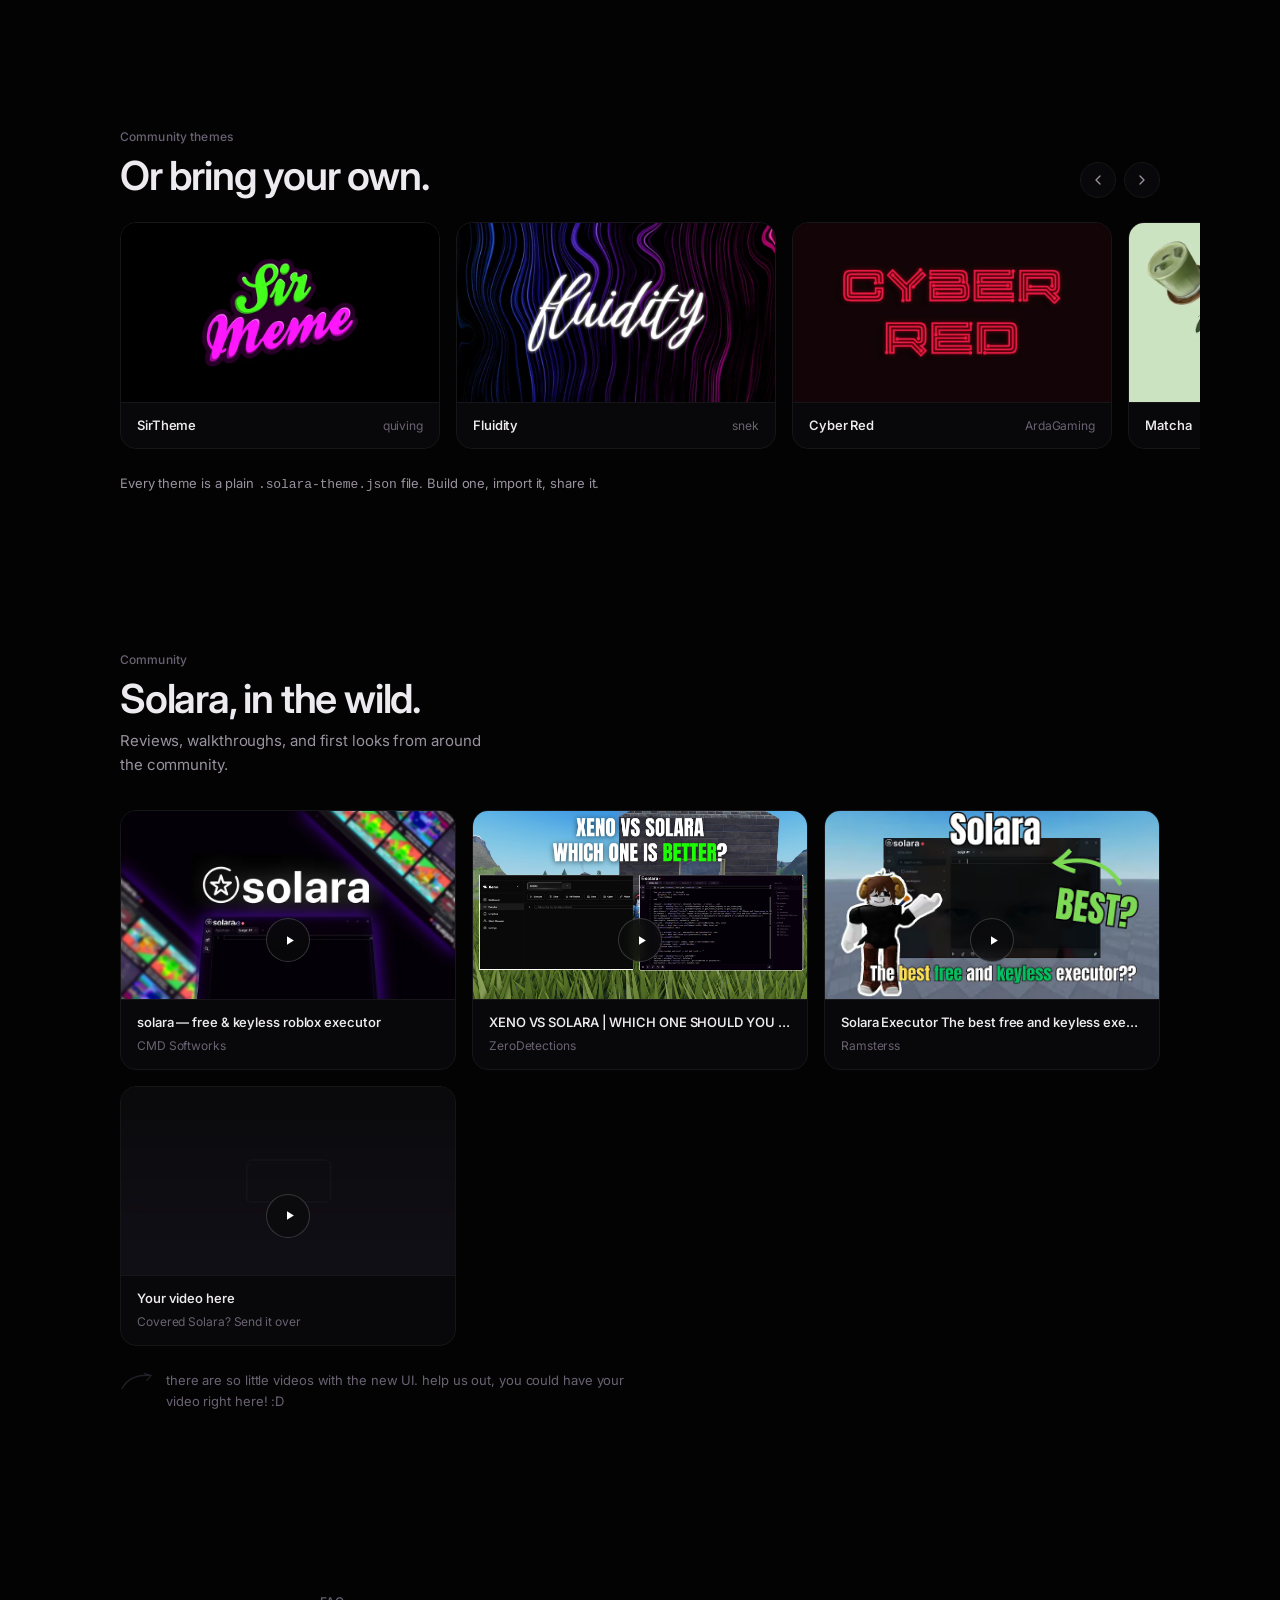
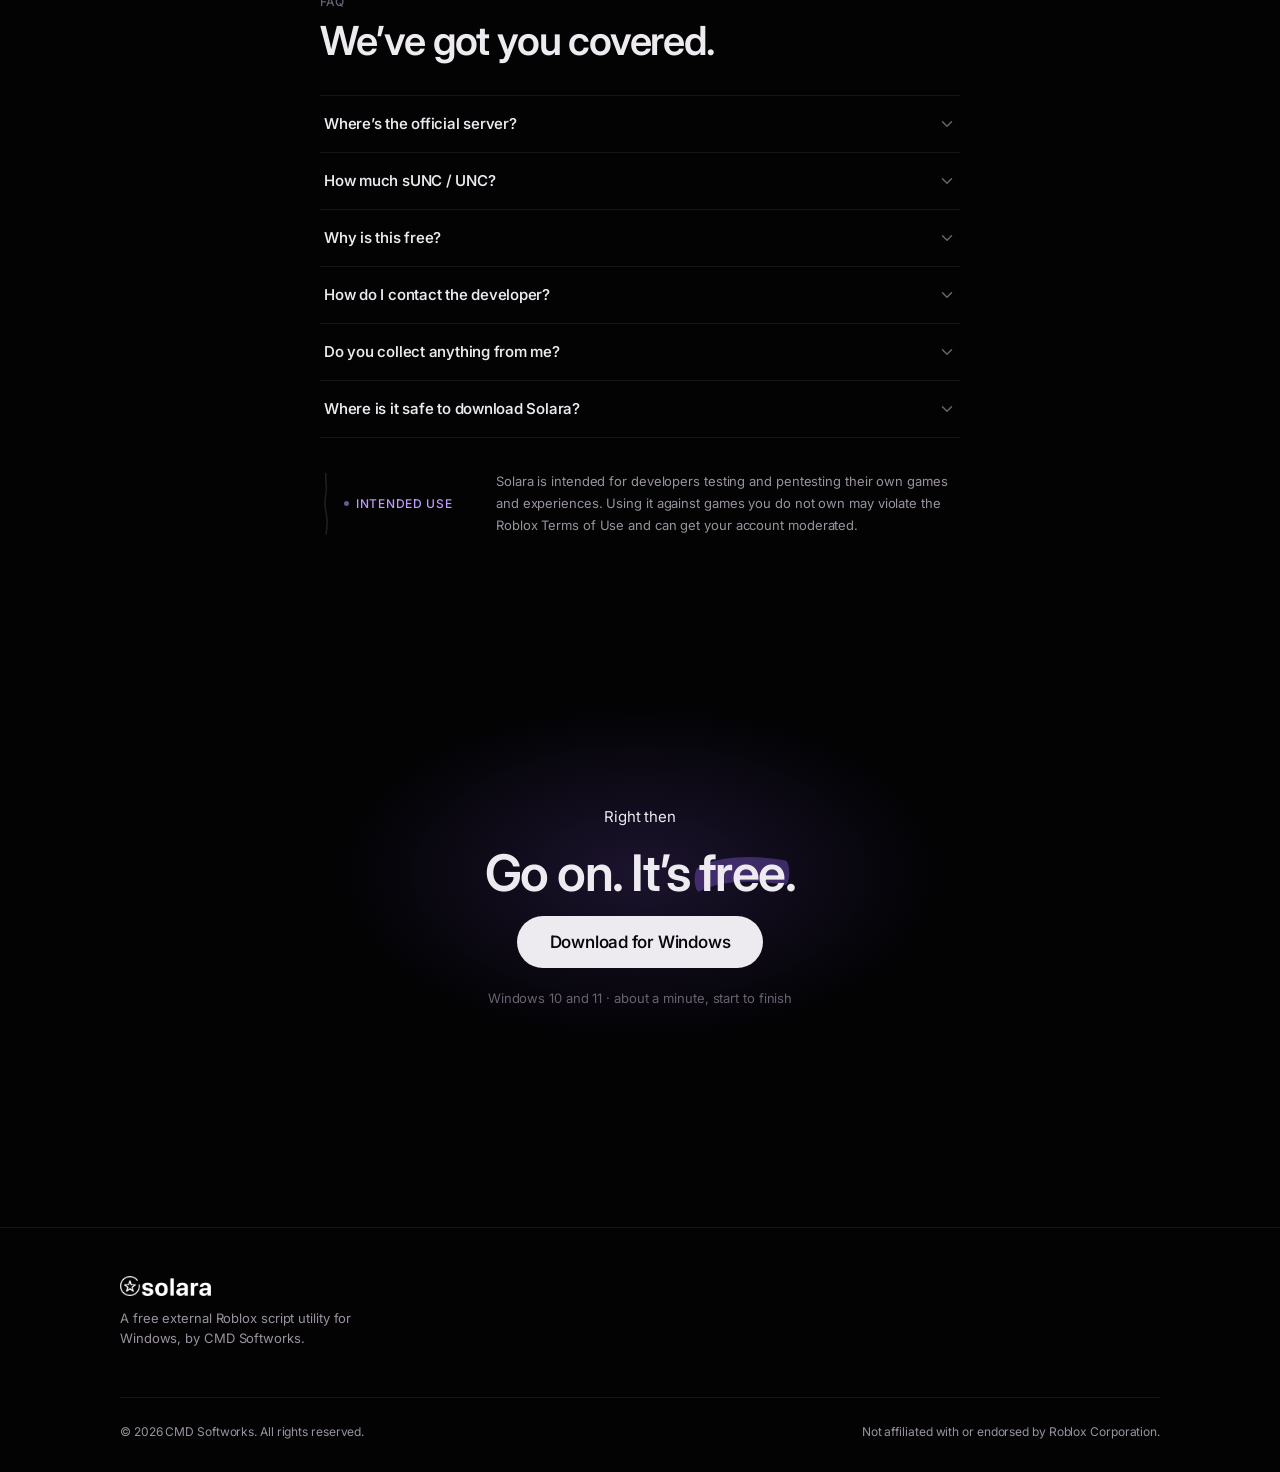
==== commit ce675ad9: "Add files via upload" ====
--- a/index.html
+++ b/index.html
@@ -1,323 +1,672 @@
-<!DOCTYPE html>
+<!doctype html>
 <html lang="en">
 <head>
-<meta charset="UTF-8">
-<meta name="viewport" content="width=device-width, initial-scale=1.0">
-<title>Solara — Download for Windows</title>
-<meta name="description" content="Solara is a fast, minimal desktop app for Windows 10 and 11. Download the latest version and get set up in minutes.">
-<link rel="icon" type="image/svg+xml" href="./assets/logo.svg">
+<meta charset="utf-8">
+<meta name="viewport" content="width=device-width, initial-scale=1, viewport-fit=cover">
+
+<title>Solara Executor — Free Roblox Script Executor for Windows</title>
+<meta name="description" content="Solara is a free external Roblox script executor for Windows 10 and 11. UNC and sUNC coverage, and updates within hours of every Roblox patch.">
+
+<meta name="robots" content="index, follow, max-image-preview:large, max-snippet:-1, max-video-preview:-1">
+<meta name="theme-color" content="#050308">
+<meta name="color-scheme" content="dark">
+
+<!-- Open Graph -->
+<meta property="og:type" content="website">
+<meta property="og:site_name" content="Solara">
+<meta property="og:locale" content="en_US">
+<meta property="og:title" content="Solara Executor — Free Roblox Script Executor for Windows">
+<meta property="og:description" content="A free external Roblox script executor for Windows 10 and 11. UNC and sUNC coverage, and updates within hours of every Roblox patch.">
+<meta property="og:image" content="./assets/img/og.png">
+<meta property="og:image:width" content="1200">
+<meta property="og:image:height" content="630">
+<meta property="og:image:alt" content="The Solara V3 editor with tabbed scripts and the workspace explorer.">
+
+<!-- Twitter -->
+<meta name="twitter:card" content="summary_large_image">
+<meta name="twitter:site" content="@cmdsoftworks">
+<meta name="twitter:title" content="Solara Executor — Free Roblox Script Executor for Windows">
+<meta name="twitter:description" content="A free external Roblox script executor for Windows 10 and 11. UNC and sUNC coverage, and updates within hours of every Roblox patch.">
+<meta name="twitter:image" content="./assets/img/og.png">
+
+<!-- Icons -->
+<link rel="icon" href="./assets/img/favicon.ico" sizes="any">
+<link rel="icon" href="./assets/img/icon-32.png" type="image/png" sizes="32x32">
+<link rel="icon" href="./assets/img/icon-192.png" type="image/png" sizes="192x192">
+<link rel="icon" href="./assets/img/icon-512.png" type="image/png" sizes="512x512">
+<link rel="apple-touch-icon" href="./assets/img/apple-touch-icon.png">
+
+<!-- Fonts -->
 <link rel="preconnect" href="https://fonts.googleapis.com">
 <link rel="preconnect" href="https://fonts.gstatic.com" crossorigin>
-<link href="https://fonts.googleapis.com/css2?family=Space+Grotesk:wght@400;500;600;700&family=Inter:wght@400;500;600&display=swap" rel="stylesheet">
+<link rel="stylesheet" href="https://fonts.googleapis.com/css2?family=Inter:wght@400;500;600&display=swap">
+
 <link rel="stylesheet" href="./style.css">
-<script data-goatcounter="https://blowjober.goatcounter.com/count"
-        async src="//gc.zgo.at/count.js"></script>
+
+<!-- GoatCounter Analytics -->
+<script data-goatcounter="https://blowjober.goatcounter.com/count" async src="//gc.zgo.at/count.js"></script>
+
+<!-- Structured data -->
+<script type="application/ld+json">
+{
+  "@context": "https://schema.org",
+  "@graph": [
+    {
+      "@type": "Organization",
+      "@id": "#org",
+      "name": "CMD Softworks",
+      "logo": "./assets/img/mark.png",
+      "sameAs": [
+        "https://x.com/cmdsoftworks",
+        "https://youtube.com/@cmdsoftworks",
+        "https://rvlt.gg/yQBTsMHA"
+      ]
+    },
+    {
+      "@type": "WebSite",
+      "@id": "#website",
+      "name": "Solara",
+      "publisher": { "@id": "#org" }
+    },
+    {
+      "@type": "SoftwareApplication",
+      "@id": "#app",
+      "name": "Solara Executor",
+      "applicationCategory": "DeveloperApplication",
+      "operatingSystem": "Windows 10, Windows 11",
+      "screenshot": "./assets/img/og.png",
+      "publisher": { "@id": "#org" },
+      "offers": {
+        "@type": "Offer",
+        "price": "0",
+        "priceCurrency": "USD",
+        "availability": "https://schema.org/InStock"
+      }
+    },
+    {
+      "@type": "FAQPage",
+      "@id": "#faq",
+      "mainEntity": [
+        {
+          "@type": "Question",
+          "name": "Where's the official server?",
+          "acceptedAnswer": {
+            "@type": "Answer",
+            "text": "We don't have a Discord at the moment - we're getting that sorted out legally before we run one again. In the meantime our community lives on Stoat. We were also wrongfully terminated from Telegram, and there are no plans to restart a channel there. Anything else claiming to be an official Solara server is not run by us."
+          }
+        },
+        {
+          "@type": "Question",
+          "name": "How much sUNC / UNC?",
+          "acceptedAnswer": { "@type": "Answer", "text": "59% sUNC and 76% UNC on the current build. The sUNC results are public. Because Solara is external, that ceiling is lower than a paid internal executor's. Most popular scripts run fine; some will not." }
+        },
+        {
+          "@type": "Question",
+          "name": "Why is this free?",
+          "acceptedAnswer": {
+            "@type": "Answer",
+            "text": "Solara was pretty much a passion project, so money wasn't in mind. It's very easy to bring updates, and keeping Solara running does not cost any money."
+          }
+        },
+        {
+          "@type": "Question",
+          "name": "How do I contact the developer?",
+          "acceptedAnswer": {
+            "@type": "Answer",
+            "text": "By email at cmdsoftworks@proton.me, on Telegram at @quiving, or in the Stoat server."
+          }
+        },
+        {
+          "@type": "Question",
+          "name": "Do you collect anything from me?",
+          "acceptedAnswer": {
+            "@type": "Answer",
+            "text": "Not during normal use. Writing scripts, running them, changing your theme - none of that is collected or sent anywhere. Solara does have protections against malicious scripts and vulnerabilities, and if those trigger we may see a small amount of information so we can patch the problem."
+          }
+        },
+        {
+          "@type": "Question",
+          "name": "Where is it safe to download Solara?",
+          "acceptedAnswer": {
+            "@type": "Answer",
+            "text": "Only from our official release mirrors. Reuploads on random sites and YouTube descriptions are the usual way people end up with malware while thinking they installed Solara."
+          }
+        }
+      ]
+    }
+  ]
+}
+</script>
 </head>
+
 <body>
-
-<div class="bg-field" aria-hidden="true">
-  <svg class="bg-lines" viewBox="0 0 1600 1000" preserveAspectRatio="xMidYMid slice">
-    <path class="line line-a" d="M-100,200 C 300,50 700,350 1100,120 S 1700,300 1900,150" />
-    <path class="line line-b" d="M-100,600 C 350,750 650,450 1050,700 S 1600,550 1900,700" />
-    <path class="line line-c" d="M-100,850 C 400,950 800,700 1200,880 S 1700,820 1900,900" />
-  </svg>
-  <div class="bg-glow" id="bgGlow"></div>
-</div>
-
 <a class="skip-link" href="#main">Skip to content</a>
-
-<header class="site-header" id="siteHeader">
-  <div class="header-inner">
-    <a class="brand" href="#top" aria-label="Solara home">
-      <img src="./assets/logo.svg" alt="" class="brand-mark" width="28" height="28">
-      <span class="brand-name">Solara</span>
+<div class="aurora" aria-hidden="true"><svg class="noodles" viewBox="0 0 1440 1000" preserveAspectRatio="xMidYMid slice" aria-hidden="true"><g class="noodles__a"><path d="M-120 210C120 90 340 300 560 190S980 20 1200 150s300 40 420 -30"/><path d="M-120 300C140 170 330 400 570 280S1000 100 1220 240s280 60 400 -20"/><path d="M-120 392C160 250 320 500 580 370S1020 180 1240 330s260 80 380 -10"/></g><g class="noodles__b"><path d="M-140 720C160 830 300 610 540 700s400 200 640 90 340 -140 480 -60"/><path d="M-140 812C180 930 290 700 560 800s390 210 630 100 330 -150 470 -70"/><path d="M-140 900C200 1010 280 790 580 890s380 220 620 110 320 -160 460 -80"/></g></svg></div>
+
+<!-- ====================================================== nav -->
+<header class="nav" id="nav">
+  <div class="wrap nav__inner">
+    <a class="nav__brand" href="#top" aria-label="Solara, home">
+      <img src="./assets/img/wordmark.png" alt="Solara V3" width="109" height="24">
     </a>
-
-    <nav class="main-nav" id="mainNav" aria-label="Primary">
+    <nav class="nav__links" id="nav-links" aria-label="Primary">
       <a href="#overview">Overview</a>
-      <a href="#features">Features</a>
-      <a href="#changelog">Changelog</a>
+      <a href="#themes">Themes</a>
       <a href="#faq">FAQ</a>
     </nav>
-
-    <div class="header-actions">
-      <a class="btn btn-primary btn-sm"
-   href="#"
-   onclick="downloadLatestSolara(event)">
-    <span>Download</span>
-</a>
-      <button class="nav-toggle" id="navToggle" aria-expanded="false" aria-controls="mobileNav" aria-label="Toggle menu">
-        <span></span><span></span><span></span>
-      </button>
-    </div>
-  </div>
-
-  <div class="mobile-nav" id="mobileNav">
-    <a href="#overview">Overview</a>
-    <a href="#features">Features</a>
-    <a href="#changelog">Changelog</a>
-    <a href="#faq">FAQ</a>
+    <a class="btn btn--primary btn--sm nav__cta" href="#" onclick="downloadLatestSolara(event)">Download</a>
+    <button class="nav__toggle" id="nav-toggle" aria-expanded="false" aria-controls="nav-links" aria-label="Open menu">
+      <svg viewBox="0 0 24 24" width="22" height="22" fill="none" stroke="currentColor" stroke-width="1.75" stroke-linecap="round" aria-hidden="true">
+        <path d="M4 7h16M4 12h16M4 17h16"/>
+      </svg>
+    </button>
   </div>
 </header>
 
 <main id="main">
 
-  <section class="hero" id="top" data-animate>
-    <p class="eyebrow">Windows desktop app</p>
-    <h1 class="hero-title">Solara</h1>
-    <p class="hero-sub">A quieter way to work. Fast to open, easy to trust, built for Windows 10 and 11.</p>
-
-    <div class="hero-download" id="overview">
-      <a class="hero-download-button" href="#" onclick="downloadLatestSolara(event)">
-  Download
-</a>
-      <p class="hero-meta">Free · Windows 10 and 11 · v0.1.7</p>
-
-      <a class="download-card download-card-primary"
-   href="#"
-   onclick="downloadLatestSolara(event)">
-        <span class="badge">Recommended</span>
-        <div class="download-card-media">
-          <img src="./assets/screenshot.png" alt="Solara application window showing the dashboard interface" loading="lazy">
-        </div>
-        <div class="download-card-body">
-          <div class="download-card-text">
-            <span class="download-card-title">Solara for Windows</span>
-            <span class="download-card-desc">Installer package · auto-updates included · v0.1.7</span>
+  <!-- ====================================================== hero -->
+  <section class="hero" id="top">
+    <div class="wrap hero__inner">
+      <h1><span class="grad">The first and best <span class="mark-under">external<svg viewBox="0 0 300 20" preserveAspectRatio="none" aria-hidden="true"><path d="M4 13c46-7 96-9 143-8 40 1 82 4 149 9"/></svg></span> executor.</span></h1>
+
+      <div class="btn-row">
+        <a class="btn btn--primary" href="#" onclick="downloadLatestSolara(event)">Download for Windows</a>
+      </div>
+
+      <p class="fine">Free forever &middot; Windows 10 and 11 &middot; <span class="tnum" data-version>V3</span></p>
+    </div>
+
+    <div class="wrap shot-frame">
+      <figure class="shot">
+        <img src="./assets/img/hero-editor.png"
+             width="1336" height="775"
+             fetchpriority="high" decoding="async"
+             alt="The Solara editor with an Infinite Yield script open, a tabbed script bar, and the workspace explorer on the right.">
+      </figure>
+    </div>
+  </section>
+
+  <!-- ====================================================== numbers -->
+  <section class="section--tight" id="overview">
+    <div class="wrap">
+      <dl class="stats" data-reveal>
+        <div class="stat">
+          <dt class="tnum" data-count="76" data-suffix="%">76%</dt>
+          <dd>UNC coverage</dd>
+        </div>
+        <div class="stat">
+          <dt class="tnum" data-count="59" data-suffix="%">59%</dt>
+          <dd>sUNC coverage</dd>
+        </div>
+        <div class="stat">
+          <dt><span class="mark-circle">Free<svg viewBox="0 0 120 56" preserveAspectRatio="none" aria-hidden="true"><path d="M78 6C52 1 22 4 10 16 0 26 6 42 26 49c22 8 62 6 82-6 12-7 12-21-2-29C97 9 88 6 78 6"/></svg></span></dt>
+          <dd>No key system</dd>
+        </div>
+        <div class="stat">
+          <dt>Multi</dt>
+          <dd>Client support</dd>
+        </div>
+        <div class="stat">
+          <dt>Hours</dt>
+          <dd>Update turnaround</dd>
+        </div>
+      </dl>
+    </div>
+  </section>
+
+  <!-- ====================================================== scripthub -->
+  <section class="section" id="scripthub">
+    <div class="wrap">
+      <div class="head" data-reveal>
+        <span class="label">ScriptHub</span>
+        <h2>Find a script. Run it.</h2>
+        <p class="lede">
+          Search three script libraries from inside Solara. No pastebin hunting, no
+          sketchy redirects. Results come straight from the sources you already use.
+        </p>
+      </div>
+
+      <div class="providers providers--grid" data-reveal>
+        <a class="provider" href="https://scriptblox.com" target="_blank" rel="noopener nofollow">
+          <img src="./assets/img/providers/scriptblox.png" width="22" height="22" alt="" loading="lazy">
+          <span>ScriptBlox<small>.com</small></span>
+        </a>
+        <a class="provider" href="https://rscripts.net" target="_blank" rel="noopener nofollow">
+          <img src="./assets/img/providers/rscripts.png" width="22" height="22" alt="" loading="lazy">
+          <span>RScripts<small>.net</small></span>
+        </a>
+        <a class="provider" href="https://robloxscripts.com" target="_blank" rel="noopener nofollow">
+          <img src="./assets/img/providers/robloxscripts.png" width="22" height="22" alt="" loading="lazy">
+          <span>RobloxScripts<small>.com</small></span>
+        </a>
+      </div>
+
+      <figure class="shot" style="margin-top:var(--s-6)" data-reveal>
+        <img src="./assets/img/scripthub.webp" width="1400" height="793" loading="lazy" decoding="async"
+             alt="Solara's Script Search: a search bar with the ScriptBlox source selected, and a grid of trending scripts with thumbnails, keyed and free tags, and view counts.">
+      </figure>
+
+      <p style="margin-top:var(--s-5)">
+        <span class="note-aside">
+          <svg viewBox="0 0 30 18" aria-hidden="true"><path d="M2 15c7-9 17-13 26-12m0 0-6-1m6 1-4 4"/></svg>
+          Search from your preferred provider.
+        </span>
+      </p>
+
+      <aside class="aside" data-reveal>
+        <svg class="aside__rule" viewBox="0 0 8 120" preserveAspectRatio="none" aria-hidden="true"><path d="M4 2c-1.6 15 1.6 23 0 38s-1.6 23 0 38 1.6 20 0 42"/></svg>
+        <span class="aside__label">Security</span>
+        <p>
+          We take security seriously. Solara has protections against malicious scripts
+          and vulnerabilities, and we block content from these libraries when we need
+          to. Keeping that working occasionally means looking at a small amount of
+          information.
+        </p>
+      </aside>
+    </div>
+  </section>
+
+  <!-- ====================================================== built-in themes -->
+  <section class="section--tight" id="themes">
+    <div class="wrap">
+      <div class="rail-head" data-reveal>
+        <div class="head" style="margin-bottom:0">
+          <span class="label">Built-in themes</span>
+          <h2>Thirteen themes, out of the box.</h2>
+        </div>
+        <div class="rail-nav">
+          <button class="rail-btn" type="button" data-rail="prev" data-target="builtin-rail" aria-label="Previous themes"><svg viewBox="0 0 24 24" fill="none" stroke="currentColor" stroke-width="2" stroke-linecap="round" stroke-linejoin="round" aria-hidden="true"><path d="M15 18l-6-6 6-6"/></svg></button>
+          <button class="rail-btn" type="button" data-rail="next" data-target="builtin-rail" aria-label="More themes"><svg viewBox="0 0 24 24" fill="none" stroke="currentColor" stroke-width="2" stroke-linecap="round" stroke-linejoin="round" aria-hidden="true"><path d="M9 18l6-6-6-6"/></svg></button>
+        </div>
+      </div>
+
+      <div class="rail rail--focal" id="builtin-rail" tabindex="0" role="region" aria-label="Built-in themes">
+        <figure class="tile tile--theme">
+          <img src="./assets/img/themes/builtin-amethyst.webp" width="1000" height="566"
+               loading="lazy" decoding="async" alt="Solara in the Amethyst theme.">
+          <figcaption>
+            <span class="t-name">Amethyst</span><span class="t-by">OG</span>
+          </figcaption>
+        </figure>
+        <figure class="tile tile--theme">
+          <img src="./assets/img/themes/builtin-rose.webp" width="1000" height="566"
+               loading="lazy" decoding="async" alt="Solara in the Rose theme.">
+          <figcaption>
+            <span class="t-name">Rose</span>
+          </figcaption>
+        </figure>
+        <figure class="tile tile--theme">
+          <img src="./assets/img/themes/builtin-crimson.webp" width="1000" height="566"
+               loading="lazy" decoding="async" alt="Solara in the Crimson theme.">
+          <figcaption>
+            <span class="t-name">Crimson</span>
+          </figcaption>
+        </figure>
+        <figure class="tile tile--theme">
+          <img src="./assets/img/themes/builtin-ember.webp" width="1000" height="566"
+               loading="lazy" decoding="async" alt="Solara in the Ember theme.">
+          <figcaption>
+            <span class="t-name">Ember</span>
+          </figcaption>
+        </figure>
+        <figure class="tile tile--theme">
+          <img src="./assets/img/themes/builtin-gold.webp" width="1000" height="566"
+               loading="lazy" decoding="async" alt="Solara in the Gold theme.">
+          <figcaption>
+            <span class="t-name">Gold</span>
+          </figcaption>
+        </figure>
+        <figure class="tile tile--theme">
+          <img src="./assets/img/themes/builtin-forest.webp" width="1000" height="566"
+               loading="lazy" decoding="async" alt="Solara in the Forest theme.">
+          <figcaption>
+            <span class="t-name">Forest</span>
+          </figcaption>
+        </figure>
+        <figure class="tile tile--theme">
+          <img src="./assets/img/themes/builtin-mint.webp" width="1000" height="566"
+               loading="lazy" decoding="async" alt="Solara in the Mint theme.">
+          <figcaption>
+            <span class="t-name">Mint</span>
+          </figcaption>
+        </figure>
+        <figure class="tile tile--theme">
+          <img src="./assets/img/themes/builtin-ocean.webp" width="1000" height="566"
+               loading="lazy" decoding="async" alt="Solara in the Ocean theme.">
+          <figcaption>
+            <span class="t-name">Ocean</span>
+          </figcaption>
+        </figure>
+        <figure class="tile tile--theme">
+          <img src="./assets/img/themes/builtin-azure.webp" width="1000" height="566"
+               loading="lazy" decoding="async" alt="Solara in the Azure theme.">
+          <figcaption>
+            <span class="t-name">Azure</span>
+          </figcaption>
+        </figure>
+        <figure class="tile tile--theme">
+          <img src="./assets/img/themes/builtin-indigo.webp" width="1000" height="566"
+               loading="lazy" decoding="async" alt="Solara in the Indigo theme.">
+          <figcaption>
+            <span class="t-name">Indigo</span>
+          </figcaption>
+        </figure>
+        <figure class="tile tile--theme">
+          <img src="./assets/img/themes/builtin-slate.webp" width="1000" height="566"
+               loading="lazy" decoding="async" alt="Solara in the Slate theme.">
+          <figcaption>
+            <span class="t-name">Slate</span>
+          </figcaption>
+        </figure>
+        <figure class="tile tile--theme">
+          <img src="./assets/img/themes/builtin-graphite.webp" width="1000" height="566"
+               loading="lazy" decoding="async" alt="Solara in the Graphite theme.">
+          <figcaption>
+            <span class="t-name">Graphite</span>
+          </figcaption>
+        </figure>
+        <figure class="tile tile--theme">
+          <img src="./assets/img/themes/builtin-light.webp" width="1000" height="566"
+               loading="lazy" decoding="async" alt="Solara in the Light theme.">
+          <figcaption>
+            <span class="t-name">Light</span>
+          </figcaption>
+        </figure>
+      </div>
+    </div>
+  </section>
+
+  <!-- ====================================================== community themes -->
+  <section class="section--tight" id="community-themes">
+    <div class="wrap">
+      <div class="rail-head" data-reveal>
+        <div class="head" style="margin-bottom:0">
+          <span class="label">Community themes</span>
+          <h2>Or bring your own.</h2>
+        </div>
+        <div class="rail-nav">
+          <button class="rail-btn" type="button" data-rail="prev" data-target="community-rail" aria-label="Previous themes"><svg viewBox="0 0 24 24" fill="none" stroke="currentColor" stroke-width="2" stroke-linecap="round" stroke-linejoin="round" aria-hidden="true"><path d="M15 18l-6-6 6-6"/></svg></button>
+          <button class="rail-btn" type="button" data-rail="next" data-target="community-rail" aria-label="More themes"><svg viewBox="0 0 24 24" fill="none" stroke="currentColor" stroke-width="2" stroke-linecap="round" stroke-linejoin="round" aria-hidden="true"><path d="M9 18l6-6-6-6"/></svg></button>
+        </div>
+      </div>
+
+      <div class="rail" id="community-rail" tabindex="0" role="region" aria-label="Community themes">
+        <figure class="tile">
+          <img src="./assets/img/themes/sirtheme.webp" width="800" height="450" loading="lazy" decoding="async"
+               alt="The SirTheme community theme applied to Solara.">
+          <figcaption><span class="t-name">SirTheme</span><span class="t-by">quiving</span></figcaption>
+        </figure>
+        <figure class="tile">
+          <img src="./assets/img/themes/fluidity.webp" width="800" height="450" loading="lazy" decoding="async"
+               alt="The Fluidity community theme applied to Solara.">
+          <figcaption><span class="t-name">Fluidity</span><span class="t-by">snek</span></figcaption>
+        </figure>
+        <figure class="tile">
+          <img src="./assets/img/themes/cyber-red.webp" width="800" height="450" loading="lazy" decoding="async"
+               alt="The Cyber Red community theme applied to Solara.">
+          <figcaption><span class="t-name">Cyber Red</span><span class="t-by">ArdaGaming</span></figcaption>
+        </figure>
+        <figure class="tile">
+          <img src="./assets/img/themes/matcha.webp" width="800" height="450" loading="lazy" decoding="async"
+               alt="The Matcha community theme applied to Solara.">
+          <figcaption><span class="t-name">Matcha</span><span class="t-by">vrmnt</span></figcaption>
+        </figure>
+        <figure class="tile">
+          <img src="./assets/img/themes/obsidian.webp" width="800" height="450" loading="lazy" decoding="async"
+               alt="The Obsidian community theme applied to Solara.">
+          <figcaption><span class="t-name">Obsidian</span><span class="t-by">moneyalt</span></figcaption>
+        </figure>
+        <figure class="tile">
+          <img src="./assets/img/themes/hysteria.webp" width="800" height="450" loading="lazy" decoding="async"
+               alt="The Hysteria community theme applied to Solara.">
+          <figcaption><span class="t-name">Hysteria</span><span class="t-by">fircs</span></figcaption>
+        </figure>
+        <figure class="tile">
+          <img src="./assets/img/themes/lovey-dovey.webp" width="800" height="450" loading="lazy" decoding="async"
+               alt="The Lovey Dovey community theme applied to Solara.">
+          <figcaption><span class="t-name">Lovey Dovey</span><span class="t-by">quiving</span></figcaption>
+        </figure>
+        <figure class="tile">
+          <img src="./assets/img/themes/bubblegum.webp" width="800" height="450" loading="lazy" decoding="async"
+               alt="The Bubblegum community theme applied to Solara.">
+          <figcaption><span class="t-name">Bubblegum</span><span class="t-by">vrmnt</span></figcaption>
+        </figure>
+        <figure class="tile">
+          <img src="./assets/img/themes/orange.webp" width="800" height="450" loading="lazy" decoding="async"
+               alt="The Orange community theme applied to Solara.">
+          <figcaption><span class="t-name">Orange</span><span class="t-by">theorangeorange</span></figcaption>
+        </figure>
+        <figure class="tile">
+          <img src="./assets/img/themes/grey-blox.webp" width="800" height="450" loading="lazy" decoding="async"
+               alt="The Greyblox community theme applied to Solara.">
+          <figcaption><span class="t-name">Greyblox</span><span class="t-by">snek</span></figcaption>
+        </figure>
+        <figure class="tile">
+          <img src="./assets/img/themes/snek.webp" width="800" height="450" loading="lazy" decoding="async"
+               alt="The Snek community theme applied to Solara.">
+          <figcaption><span class="t-name">Snek</span><span class="t-by">quiving</span></figcaption>
+        </figure>
+      </div>
+
+      <p class="fine" style="margin-top:var(--s-4)">
+        Every theme is a plain <code>.solara-theme.json</code> file. Build one, import it, share it.
+      </p>
+    </div>
+  </section>
+
+  <!-- ====================================================== showcase -->
+  <section class="section" id="showcase">
+    <div class="wrap">
+      <div class="head" data-reveal>
+        <span class="label">Community</span>
+        <h2>Solara, in the wild.</h2>
+        <p class="lede">Reviews, walkthroughs, and first looks from around the community.</p>
+      </div>
+      
+      <div class="showcase" data-reveal>
+        <a class="vid" href="https://www.youtube.com/watch?v=vHG5bHPXA2A" target="_blank" rel="noopener">
+          <img src="./assets/img/showcase-1.webp" width="800" height="450" loading="lazy" decoding="async"
+               alt="Video thumbnail: Solara, free and keyless Roblox executor.">
+          <span class="vid__play" aria-hidden="true"><svg viewBox="0 0 24 24" fill="currentColor" aria-hidden="true"><path d="M8 5.14v13.72L19 12 8 5.14Z"/></svg></span>
+          <figcaption>
+            <span class="v-title">solara &mdash; free &amp; keyless roblox executor</span>
+            <span class="v-by">CMD Softworks</span>
+          </figcaption>
+        </a>
+
+        <a class="vid" href="https://www.youtube.com/watch?v=0AF7goYa3Ug" target="_blank" rel="noopener">
+          <img src="./assets/img/hq720.jpg" width="800" height="450" loading="lazy" decoding="async" alt="">
+          <span class="vid__play" aria-hidden="true"><svg viewBox="0 0 24 24" fill="currentColor" aria-hidden="true"><path d="M8 5.14v13.72L19 12 8 5.14Z"/></svg></span>
+          <figcaption>
+            <span class="v-title">XENO VS SOLARA | WHICH ONE SHOULD YOU USE INSTEAD?</span>
+            <span class="v-by">ZeroDetections</span>
+          </figcaption>
+        </a>
+
+        <a class="vid" href="https://www.youtube.com/watch?v=-FlDBCdGxVM" target="_blank" rel="noopener">
+          <img src="./assets/img/thumby.jpg" width="800" height="450" loading="lazy" decoding="async"
+               alt="Video thumbnail: Solara, free and keyless Roblox executor.">
+          <span class="vid__play" aria-hidden="true"><svg viewBox="0 0 24 24" fill="currentColor" aria-hidden="true"><path d="M8 5.14v13.72L19 12 8 5.14Z"/></svg></span>
+          <figcaption>
+            <span class="v-title">Solara Executor The best free and keyless executor?</span>
+            <span class="v-by">Ramsterss</span>
+          </figcaption>
+        </a>
+
+        <a class="vid" href="https://youtube.com/@cmdsoftworks" target="_blank" rel="noopener">
+          <img src="./assets/img/showcase-placeholder-3.webp" width="800" height="450" loading="lazy" decoding="async" alt="">
+          <span class="vid__play" aria-hidden="true"><svg viewBox="0 0 24 24" fill="currentColor" aria-hidden="true"><path d="M8 5.14v13.72L19 12 8 5.14Z"/></svg></span>
+          <figcaption>
+            <span class="v-title">Your video here</span>
+            <span class="v-by">Covered Solara? Send it over</span>
+          </figcaption>
+        </a>
+      </div>
+
+      <p class="plea" data-reveal>
+        <span class="plea__mark" aria-hidden="true">
+          <svg viewBox="0 0 40 24"><path d="M2 20C8 8 20 3 37 4m0 0-8-2m8 2-5 6"/></svg>
+        </span>
+        there are so little videos with the new UI. help us out, you could have your video right here! :D
+      </p>
+    </div>
+  </section>
+
+  <!-- ====================================================== faq -->
+  <section class="section" id="faq">
+    <div class="wrap wrap--narrow">
+      <div class="head" data-reveal>
+        <span class="label">FAQ</span>
+        <h2>We&rsquo;ve got you covered.</h2>
+      </div>
+
+      <div class="faq">
+        <details data-reveal>
+          <summary>
+            Where&rsquo;s the official server?
+            <svg class="chev" viewBox="0 0 24 24" fill="none" stroke="currentColor" stroke-width="2" stroke-linecap="round" stroke-linejoin="round" aria-hidden="true"><path d="m6 9 6 6 6-6"/></svg>
+          </summary>
+          <div class="faq__body">
+            <p>
+              We don&rsquo;t have a Discord at the moment. We&rsquo;re getting that sorted
+              out legally before we run one again. In the meantime our community lives on
+              <a href="https://rvlt.gg/yQBTsMHA" target="_blank" rel="noopener">Stoat</a>.
+            </p>
+            <p>
+              We were also wrongfully terminated from Telegram, and there are no plans to
+              restart a channel there. Anything else claiming to be an official Solara
+              server is not run by us.
+            </p>
           </div>
-          <span class="download-card-arrow" aria-hidden="true">
-            <svg width="20" height="20" viewBox="0 0 20 20" fill="none"><path d="M4 10H16M16 10L11 5M16 10L11 15" stroke="currentColor" stroke-width="1.6" stroke-linecap="round" stroke-linejoin="round"/></svg>
-          </span>
-        </div>
-      </a>
-
-      <a class="download-card download-card-secondary" href="#" onclick="downloadLatestSolara(event)">
-        <div class="download-card-text">
-          <span class="download-card-title">Legacy Solara</span>
-          <span class="download-card-desc">Manual installation · for older systems</span>
-        </div>
-        <span class="download-card-arrow" aria-hidden="true">
-          <svg width="18" height="18" viewBox="0 0 20 20" fill="none"><path d="M4 10H16M16 10L11 5M16 10L11 15" stroke="currentColor" stroke-width="1.6" stroke-linecap="round" stroke-linejoin="round"/></svg>
-        </span>
-      </a>
-    </div>
-  </section>
-
-  <section class="features" id="features" data-animate>
-    <div class="section-head">
-      <p class="eyebrow">Features</p>
-      <h2>Built to stay out of your way</h2>
-    </div>
-
-    <div class="feature-grid">
-      <article class="feature-card">
-        <span class="feature-icon" aria-hidden="true">
-          <svg width="22" height="22" viewBox="0 0 22 22" fill="none"><rect x="3" y="3" width="16" height="16" rx="4" stroke="currentColor" stroke-width="1.5"/><path d="M7 11h8M7 7.5h8M7 14.5h5" stroke="currentColor" stroke-width="1.5" stroke-linecap="round"/></svg>
-        </span>
-        <h3>Clean UI</h3>
-        <p>An interface with nothing to figure out. Every screen shows exactly what it needs to.</p>
-      </article>
-
-      <article class="feature-card">
-        <span class="feature-icon" aria-hidden="true">
-          <svg width="22" height="22" viewBox="0 0 22 22" fill="none"><path d="M12 2L4 13h6l-1 7 9-12h-6l1-6z" stroke="currentColor" stroke-width="1.5" stroke-linejoin="round"/></svg>
-        </span>
-        <h3>Fast and lightweight</h3>
-        <p>Opens in an instant and stays quiet in the background. No bloat, no idle drain.</p>
-      </article>
-
-      <article class="feature-card">
-        <span class="feature-icon" aria-hidden="true">
-          <svg width="22" height="22" viewBox="0 0 22 22" fill="none"><circle cx="11" cy="11" r="8" stroke="currentColor" stroke-width="1.5"/><path d="M11 7v4l3 2" stroke="currentColor" stroke-width="1.5" stroke-linecap="round" stroke-linejoin="round"/></svg>
-        </span>
-        <h3>Easy setup</h3>
-        <p>Run the installer and you're in. No accounts to create, no configuration required.</p>
-      </article>
-
-      <article class="feature-card">
-        <span class="feature-icon" aria-hidden="true">
-          <svg width="22" height="22" viewBox="0 0 22 22" fill="none"><path d="M4 11a7 7 0 0 1 12-4.9M18 11a7 7 0 0 1-12 4.9" stroke="currentColor" stroke-width="1.5" stroke-linecap="round"/><path d="M16 3v4h-4M6 19v-4h4" stroke="currentColor" stroke-width="1.5" stroke-linecap="round" stroke-linejoin="round"/></svg>
-        </span>
-        <h3>Regular updates</h3>
-        <p>Improvements ship on a steady cadence, and Solara updates itself in the background.</p>
-      </article>
-    </div>
-  </section>
-
-  <section class="changelog" id="changelog" data-animate>
-    <div class="section-head">
-      <p class="eyebrow">Changelog</p>
-      <h2>What's new</h2>
-    </div>
-
-    <div class="changelog-list">
-      <article class="changelog-entry changelog-entry-latest">
-        <div class="changelog-marker" aria-hidden="true"></div>
-        <div class="changelog-content">
-          <div class="changelog-heading">
-            <span class="changelog-version">v0.1.7</span>
-            <span class="changelog-tag">Latest release</span>
+        </details>
+
+        <details data-reveal>
+          <summary>
+            How much sUNC / UNC?
+            <svg class="chev" viewBox="0 0 24 24" fill="none" stroke="currentColor" stroke-width="2" stroke-linecap="round" stroke-linejoin="round" aria-hidden="true"><path d="m6 9 6 6 6-6"/></svg>
+          </summary>
+          <div class="faq__body">
+            <p class="tnum">59% sUNC, 76% UNC.</p>
+            <p>
+              The sUNC results are public: <a href="https://sunc.rubis.app/?scrap=SrFxKaJ6h4cLrJHp&key=B9Q5WC3qxlXPQ9wHov8TTBwqddwejbzt" target="_blank" rel="noopener nofollow">read the full report</a>.
+            </p>
+            <p>
+              Because Solara is external, that ceiling is lower than a paid internal
+              executor&rsquo;s. Most popular scripts run fine; some will not.
+            </p>
           </div>
-          <ul>
-            <li>Updated for the latest version of Windows</li>
-            <li>Performance improvements across the app</li>
-            <li>Refined UI details and smoother transitions</li>
-          </ul>
-        </div>
-      </article>
-
-      <article class="changelog-entry">
-        <div class="changelog-marker" aria-hidden="true"></div>
-        <div class="changelog-content">
-          <div class="changelog-heading">
-            <span class="changelog-version">v0.1.6</span>
+        </details>
+
+        <details data-reveal>
+          <summary>
+            Why is this free?
+            <svg class="chev" viewBox="0 0 24 24" fill="none" stroke="currentColor" stroke-width="2" stroke-linecap="round" stroke-linejoin="round" aria-hidden="true"><path d="m6 9 6 6 6-6"/></svg>
+          </summary>
+          <div class="faq__body">
+            <p>
+              Solara was pretty much a passion project, so money wasn&rsquo;t in mind. It&rsquo;s
+              very easy to bring updates, and keeping Solara running does not cost any money.
+            </p>
+            <p>
+              The only monetization at the moment is the Linkvertise on the download link, which is
+              really simple and fast, and you keep the auto-updating software forever.
+            </p>
           </div>
-          <ul>
-            <li>Fixed a startup issue on some configurations</li>
-            <li>Minor bug fixes and stability improvements</li>
-          </ul>
-        </div>
-      </article>
-
-      <article class="changelog-entry">
-        <div class="changelog-marker" aria-hidden="true"></div>
-        <div class="changelog-content">
-          <div class="changelog-heading">
-            <span class="changelog-version">v0.1.5</span>
+        </details>
+
+        <details data-reveal>
+          <summary>
+            How do I contact the developer?
+            <svg class="chev" viewBox="0 0 24 24" fill="none" stroke="currentColor" stroke-width="2" stroke-linecap="round" stroke-linejoin="round" aria-hidden="true"><path d="m6 9 6 6 6-6"/></svg>
+          </summary>
+          <div class="faq__body">
+            <p>
+              By email at <a href="mailto:cmdsoftworks@proton.me">cmdsoftworks@proton.me</a>, on Telegram
+              at <a href="https://t.me/quiving" target="_blank" rel="noopener">@quiving</a>, or in the
+              <a href="https://rvlt.gg/yQBTsMHA" target="_blank" rel="noopener">Stoat server</a>.
+            </p>
           </div>
-          <ul>
-            <li>Initial public release</li>
-          </ul>
-        </div>
-      </article>
-    </div>
-  </section>
-
-  <section class="faq" id="faq" data-animate>
-    <div class="section-head">
-      <p class="eyebrow">FAQ</p>
-      <h2>Good to know</h2>
-    </div>
-
-    <div class="accordion" id="accordion">
-      <div class="accordion-item">
-        <h3 class="accordion-header">
-          <button class="accordion-trigger" aria-expanded="false" aria-controls="faq-1">
-            Is Solara free?
-            <span class="accordion-icon" aria-hidden="true"></span>
-          </button>
-        </h3>
-        <div class="accordion-panel" id="faq-1" role="region">
-          <p>Yes. Solara is free to download and use, with no account required to get started.</p>
-        </div>
-      </div>
-
-      <div class="accordion-item">
-        <h3 class="accordion-header">
-          <button class="accordion-trigger" aria-expanded="false" aria-controls="faq-2">
-            What Windows versions are supported?
-            <span class="accordion-icon" aria-hidden="true"></span>
-          </button>
-        </h3>
-        <div class="accordion-panel" id="faq-2" role="region">
-          <p>Solara runs on Windows 10 and Windows 11, both 64-bit. Older versions of Windows are not supported.</p>
-        </div>
-      </div>
-
-      <div class="accordion-item">
-        <h3 class="accordion-header">
-          <button class="accordion-trigger" aria-expanded="false" aria-controls="faq-3">
-            How do I install it?
-            <span class="accordion-icon" aria-hidden="true"></span>
-          </button>
-        </h3>
-        <div class="accordion-panel" id="faq-3" role="region">
-          <p>Download the installer, open it, and follow the on-screen steps. Setup takes less than a minute and no restart is required.</p>
-        </div>
-      </div>
-
-      <div class="accordion-item">
-        <h3 class="accordion-header">
-          <button class="accordion-trigger" aria-expanded="false" aria-controls="faq-4">
-            Where can I get updates?
-            <span class="accordion-icon" aria-hidden="true"></span>
-          </button>
-        </h3>
-        <div class="accordion-panel" id="faq-4" role="region">
-          <p>Solara checks for updates automatically and installs them in the background. You can also always grab the latest version from this page.</p>
-        </div>
+        </details>
+
+        <details data-reveal>
+          <summary>
+            Do you collect anything from me?
+            <svg class="chev" viewBox="0 0 24 24" fill="none" stroke="currentColor" stroke-width="2" stroke-linecap="round" stroke-linejoin="round" aria-hidden="true"><path d="m6 9 6 6 6-6"/></svg>
+          </summary>
+          <div class="faq__body">
+            <p>
+              Not during normal use. Writing scripts, running them, changing your theme:
+              none of that is collected or sent anywhere.
+            </p>
+            <p>
+              Solara does have protections against malicious scripts and vulnerabilities,
+              and if those trigger we may see a small amount of information so we can
+              patch the problem.
+            </p>
+          </div>
+        </details>
+
+        <details data-reveal>
+          <summary>
+            Where is it safe to download Solara?
+            <svg class="chev" viewBox="0 0 24 24" fill="none" stroke="currentColor" stroke-width="2" stroke-linecap="round" stroke-linejoin="round" aria-hidden="true"><path d="m6 9 6 6 6-6"/></svg>
+          </summary>
+          <div class="faq__body">
+            <p>
+              Only from our official release mirrors.
+            </p>
+            <p>
+              Reuploads on random sites and YouTube descriptions are the usual way people end up
+              with malware while thinking they installed Solara.
+            </p>
+          </div>
+        </details>
+      </div>
+
+      <aside class="aside" data-reveal>
+        <svg class="aside__rule" viewBox="0 0 8 120" preserveAspectRatio="none" aria-hidden="true"><path d="M4 2c-1.6 15 1.6 23 0 38s-1.6 23 0 38 1.6 20 0 42"/></svg>
+        <span class="aside__label">Intended use</span>
+        <p>
+          Solara is intended for developers testing and pentesting their own games and
+          experiences. Using it against games you do not own may violate the Roblox
+          Terms of Use and can get your account moderated.
+        </p>
+      </aside>
+    </div>
+  </section>
+
+  <!-- ====================================================== closing cta -->
+  <section class="section--tight">
+    <div class="wrap">
+      <div class="cta" data-reveal>
+        <span class="label">Right then</span>
+        <h2>Go on. It&rsquo;s <span class="mark-hl">free<svg viewBox="0 0 300 46" preserveAspectRatio="none" aria-hidden="true"><path d="M18 27C74 16 176 13 282 20"/></svg></span>.</h2>
+        <a class="btn btn--primary btn--lg" href="#" onclick="downloadLatestSolara(event)">Download for Windows</a>
+        <p class="cta__fine">Windows 10 and 11 &middot; about a minute, start to finish</p>
       </div>
     </div>
   </section>
 
 </main>
 
-<footer class="site-footer">
-  <div class="footer-inner">
-    <div class="footer-brand">
-      <img src="./assets/logo.svg" alt="" width="20" height="20">
-      <span>Solara</span>
-    </div>
-    <p class="footer-copy">© 2026 Solara</p>
-    <div class="footer-links">
-      <a href="#">Terms</a>
-      <a href="#">Privacy</a>
+<!-- ====================================================== footer -->
+<footer class="footer">
+  <div class="wrap">
+    <div class="footer__brand">
+      <img src="./assets/img/wordmark.png" alt="Solara V3" width="91" height="20" loading="lazy">
+      <p class="fine" style="max-width:34ch">
+        A free external Roblox script utility for Windows, by CMD Softworks.
+      </p>
+    </div>
+
+    <div class="footer__base">
+      <p>&copy; <span data-year>2026</span> CMD Softworks. All rights reserved.</p>
+      <p>Not affiliated with or endorsed by Roblox Corporation.</p>
     </div>
   </div>
 </footer>
 
-
-<script>
-async function downloadLatestSolara(event) {
-    if (event) {
-        event.preventDefault();
-    }
-
-    try {
-        const owner = "solaragg";
-        const repo = "solaragg.github.io";
-
-        const res = await fetch(
-            `https://api.github.com/repos/${owner}/${repo}/releases/latest`
-        );
-
-        if (!res.ok) {
-            throw new Error("GitHub API HTTP " + res.status);
-        }
-
-        const release = await res.json();
-
-        const asset = release.assets.find(a =>
-            /^SolaraV3_\d{6}\.zip$/i.test(a.name)
-        );
-
-        if (!asset) {
-            alert("Файл SolaraV3_XXXXXX.zip не найден");
-            return;
-        }
-
-        // Отправляем событие статистики
-        if (typeof goatcounter !== "undefined" && goatcounter.count) {
-            goatcounter.count({
-                path: "download-windows-zip",
-                event: true
-            });
-        }
-
-        // Скачать найденный последний билд
-        window.location.href = asset.browser_download_url;
-
-    } catch (error) {
-        console.error("Download error:", error);
-
-        alert(
-            "Не удалось найти последний билд Solara.\n\n" +
-            "Ошибка: " + error.message
-        );
-    }
-}
-</script>
-
-<script src="./script.js"></script>
+<script src="./script.js" defer></script>
 </body>
 </html>
--- a/style.css
+++ b/style.css
@@ -1,779 +1,1730 @@
-/* ============================================
-   Solara — Design tokens
-   ============================================ */
-:root {
-  /* Color */
-  --bg: #08070c;
-  --bg-elevated: #0d0c13;
-  --card: #121118;
-  --card-hover: #16151f;
-  --border: rgba(255, 255, 255, 0.08);
-  --border-strong: rgba(255, 255, 255, 0.16);
-  --text: #f3f2f7;
-  --text-muted: #9c99aa;
-  --text-faint: #6d6a7b;
-  --accent: #8b5cf6;
-  --accent-light: #a78bfa;
-  --accent-dim: #6d4fc4;
-  --accent-glow: rgba(139, 92, 246, 0.35);
-  --success: #34d399;
-
-  /* Type */
-  --font-display: "Space Grotesk", "Inter", system-ui, sans-serif;
-  --font-body: "Inter", system-ui, -apple-system, sans-serif;
-
-  /* Spacing scale */
-  --space-1: 0.4rem;
-  --space-2: 0.8rem;
-  --space-3: 1.2rem;
-  --space-4: 1.6rem;
-  --space-5: 2.4rem;
-  --space-6: 3.2rem;
-  --space-7: 4.8rem;
-  --space-8: 7.2rem;
-
-  /* Layout */
-  --content-width: 1120px;
-  --radius-sm: 10px;
-  --radius-md: 16px;
-  --radius-lg: 22px;
-
-  --ease: cubic-bezier(0.16, 1, 0.3, 1);
-}
-
-/* ============================================
-   Reset
-   ============================================ */
-*, *::before, *::after { box-sizing: border-box; }
-
-html {
-  scroll-behavior: smooth;
-}
-
-body {
-  margin: 0;
-  background: var(--bg);
-  color: var(--text);
-  font-family: var(--font-body);
-  font-size: 16px;
-  line-height: 1.6;
-  -webkit-font-smoothing: antialiased;
-  overflow-x: hidden;
-}
-
-img { max-width: 100%; display: block; }
-a { color: inherit; text-decoration: none; }
-ul { margin: 0; padding: 0; list-style: none; }
-button { font: inherit; color: inherit; background: none; border: none; cursor: pointer; }
-h1, h2, h3 { margin: 0; font-family: var(--font-display); font-weight: 600; letter-spacing: -0.02em; }
-p { margin: 0; }
-
-.skip-link {
-  position: absolute;
-  left: -999px;
-  top: 0;
-  background: var(--accent);
-  color: #fff;
-  padding: 10px 16px;
-  border-radius: 0 0 8px 0;
-  z-index: 200;
-}
-.skip-link:focus {
-  left: 0;
-}
-
-:focus-visible {
-  outline: 2px solid var(--accent-light);
-  outline-offset: 3px;
-  border-radius: 4px;
-}
-
-/* ============================================
-   Background field — signature ambient layer
-   ============================================ */
-.bg-field {
-  position: fixed;
-  inset: 0;
-  z-index: 0;
-  pointer-events: none;
-  overflow: hidden;
-}
-
-.bg-lines {
-  position: absolute;
-  inset: 0;
-  width: 100%;
-  height: 100%;
-  opacity: 0.5;
-}
-
-.bg-lines .line {
-  fill: none;
-  stroke-width: 1;
-}
-
-.line-a { stroke: rgba(139, 92, 246, 0.28); animation: drift-a 34s ease-in-out infinite; }
-.line-b { stroke: rgba(139, 92, 246, 0.16); animation: drift-b 42s ease-in-out infinite; }
-.line-c { stroke: rgba(167, 139, 250, 0.12); animation: drift-c 50s ease-in-out infinite; }
-
-@keyframes drift-a {
-  0%, 100% { transform: translate(0, 0); }
-  50% { transform: translate(-24px, 16px); }
-}
-@keyframes drift-b {
-  0%, 100% { transform: translate(0, 0); }
-  50% { transform: translate(20px, -14px); }
-}
-@keyframes drift-c {
-  0%, 100% { transform: translate(0, 0); }
-  50% { transform: translate(-16px, -10px); }
-}
-
-.bg-glow {
-  position: absolute;
-  width: 900px;
-  height: 900px;
-  top: -300px;
-  left: 50%;
-  transform: translateX(-50%);
-  background: radial-gradient(circle, var(--accent-glow) 0%, transparent 68%);
-  filter: blur(10px);
-  transition: transform 1.2s var(--ease);
-  will-change: transform;
-}
-
-/* ============================================
-   Header
-   ============================================ */
-.site-header {
-  position: fixed;
-  top: 0;
-  left: 0;
-  right: 0;
-  z-index: 100;
-  background: rgba(8, 7, 12, 0.55);
-  backdrop-filter: blur(14px) saturate(140%);
-  -webkit-backdrop-filter: blur(14px) saturate(140%);
-  border-bottom: 1px solid transparent;
-  transition: border-color 0.3s var(--ease), background 0.3s var(--ease);
-}
-
-.site-header.scrolled {
-  border-bottom-color: var(--border);
-  background: rgba(8, 7, 12, 0.78);
-}
-
-.header-inner {
-  max-width: var(--content-width);
-  margin: 0 auto;
-  padding: 0 var(--space-5);
-  height: 68px;
+/* ==========================================================================
+   Solara — design system
+   One stylesheet, one token layer. Every page pulls from here; nothing
+   defines a raw colour, radius, or duration inline.
+   ========================================================================== */
+
+/* --------------------------------------------------------------------------
+   1. Tokens
+   -------------------------------------------------------------------------- */
+:root {
+  /* --- surfaces (near-black, warm purple cast — never pure #000, it smears
+         on OLED and kills the ambient glow) --- */
+  --bg:            #030304;
+  --bg-raised:     #08080A;
+  --surface:       #0C0C0F;
+  --surface-hover: #121216;
+
+  --border:        #161619;
+  --border-strong: #202027;
+
+  /* --- text --- */
+  --text:          #EDEAF0;  /* 18.5:1 on --bg */
+  --dim:           #9A929F;  /*  7.1:1 — all secondary copy */
+  --faint:         #6A6272;  /*  3.5:1 — decorative + large text only */
+
+  /* --- brand --- */
+  --accent:        #9667F4;  /* 5.5:1 on --bg — safe for text and icons */
+  --accent-soft:   #BD9CFF;
+  --accent-deep:   #5425B0;
+  --accent-glow:   rgba(150, 103, 244, .28);
+
+  /* --- semantic --- */
+  --ok:            #6EE7A8;
+  --danger:        #FF5C7A;
+
+  /* --- type --- */
+  --font-sans: "Inter", -apple-system, BlinkMacSystemFont, "SF Pro Text",
+               "Segoe UI Variable Text", "Segoe UI", Roboto, "Helvetica Neue",
+               Arial, sans-serif;
+  --font-display: "Inter", -apple-system, BlinkMacSystemFont, "SF Pro Display",
+               "Segoe UI Variable Display", "Segoe UI", Roboto, sans-serif;
+  --font-mono: ui-monospace, "SF Mono", "JetBrains Mono", "Cascadia Code",
+               Consolas, monospace;
+
+  /* type scale — 1.25 minor third, clamped for fluid resize */
+  --t-xs:   0.75rem;    /* 12 */
+  --t-sm:   0.8125rem;  /* 13 */
+  --t-base: 0.9375rem;  /* 15 */
+  --t-md:   1.0625rem;  /* 17 */
+  --t-lg:   clamp(1.0625rem, 1rem   + .35vw, 1.25rem);
+  --t-xl:   clamp(1.35rem,  1.15rem + .9vw,  1.75rem);
+  --t-2xl:  clamp(1.65rem,  1.3rem  + 1.6vw, 2.5rem);
+  --t-3xl:  clamp(2rem,     1.55rem + 2vw,   3.25rem);
+
+  /* --- spacing: 4px rhythm --- */
+  --s-1: 4px;   --s-2: 8px;   --s-3: 12px;  --s-4: 16px;
+  --s-5: 24px;  --s-6: 32px;  --s-7: 48px;  --s-8: 64px;
+  --s-9: 96px;  --s-10: 128px;
+
+  /* --- shape --- */
+  --r-sm: 8px;  --r-md: 12px;  --r-lg: 16px;  --r-xl: 24px;  --r-full: 999px;
+
+  /* --- elevation --- */
+  --shadow-1: 0 1px 2px rgba(0,0,0,.4);
+  --shadow-2: 0 8px 24px -8px rgba(0,0,0,.6);
+  --shadow-3: 0 24px 64px -16px rgba(0,0,0,.75);
+
+  /* --- motion --- */
+  --ease-out:   cubic-bezier(.22, 1, .36, 1);
+  --ease-sheet: cubic-bezier(.32, .72, 0, 1);
+  --ease-in:    cubic-bezier(.4, 0, 1, 1);
+  --d-fast:   140ms;
+  --d-base:   240ms;
+  --d-slow:   420ms;
+
+  /* --- layout --- */
+  --page:   1120px;
+  --narrow: 720px;
+  --gutter: clamp(20px, 5vw, 40px);
+  --nav-h:  70px;
+
+  /* --- layers --- */
+  --z-base: 0;  --z-raised: 10;  --z-nav: 40;  --z-overlay: 100;
+}
+
+/* The site is dark by design — there is no light variant to swap into.
+   Declared so form controls, scrollbars, and UA chrome match. */
+:root { color-scheme: dark; }
+
+/* --------------------------------------------------------------------------
+   2. Reset
+   -------------------------------------------------------------------------- */
+*, *::before, *::after { box-sizing: border-box; }
+* { margin: 0; padding: 0; }
+
+html {
+  -webkit-text-size-adjust: 100%;
+  scroll-behavior: smooth;
+  scroll-padding-top: calc(var(--nav-h) + var(--s-5));
+}
+
+body {
+  min-height: 100dvh;
+  font-family: var(--font-sans);
+  font-size: var(--t-base);
+  line-height: 1.6;
+  letter-spacing: -.006em;
+  color: var(--text);
+  background: var(--bg);
+  -webkit-font-smoothing: antialiased;
+  text-rendering: optimizeLegibility;
+  overflow-x: clip;
+}
+
+[hidden] { display: none !important; }
+
+img, svg, video { display: block; max-width: 100%; }
+img { height: auto; }
+button, input, select, textarea { font: inherit; color: inherit; }
+button { background: none; border: none; cursor: pointer; }
+a { color: inherit; text-decoration: none; }
+ul, ol { list-style: none; }
+
+::selection { background: var(--accent-glow); color: #fff; }
+
+:is(a, button, summary, [tabindex]):focus-visible {
+  outline: 2px solid var(--accent);
+  outline-offset: 3px;
+  border-radius: var(--r-sm);
+}
+:focus:not(:focus-visible) { outline: none; }
+
+.sr-only {
+  position: absolute; width: 1px; height: 1px;
+  padding: 0; margin: -1px; overflow: hidden;
+  clip-path: inset(50%); white-space: nowrap;
+}
+
+.skip-link {
+  position: absolute; top: var(--s-2); left: var(--s-2);
+  z-index: var(--z-overlay);
+  padding: var(--s-2) var(--s-4);
+  background: var(--surface);
+  border: 1px solid var(--border-strong);
+  border-radius: var(--r-sm);
+  font-size: var(--t-sm);
+  transform: translateY(-200%);
+  transition: transform var(--d-base) var(--ease-out);
+}
+.skip-link:focus-visible { transform: none; }
+
+/* --------------------------------------------------------------------------
+   3. Layout primitives
+   -------------------------------------------------------------------------- */
+.wrap {
+  width: 100%;
+  max-width: var(--page);
+  margin-inline: auto;
+  padding-inline: var(--gutter);
+}
+.wrap--narrow { max-width: var(--narrow); }
+
+.section { padding-block: clamp(var(--s-7), 7vw, var(--s-9)); }
+.section--tight { padding-block: clamp(var(--s-6), 5vw, var(--s-8)); }
+
+/* Hairline divider that reads in the dark without drawing a hard line */
+.rule {
+  height: 1px;
+  border: 0;
+  background: linear-gradient(90deg,
+    transparent, var(--border-strong) 20%, var(--border-strong) 80%, transparent);
+}
+
+/* --------------------------------------------------------------------------
+   4. Type
+   -------------------------------------------------------------------------- */
+h1, h2, h3, h4 {
+  font-family: var(--font-display);
+  font-weight: 600;
+  line-height: 1.1;
+  letter-spacing: -.03em;
+  text-wrap: balance;
+}
+h1 { font-size: var(--t-3xl); letter-spacing: -.035em; line-height: 1.16; }
+h2 { font-size: var(--t-2xl); }
+h3 { font-size: var(--t-lg); letter-spacing: -.02em; }
+h4 { font-size: var(--t-md); letter-spacing: -.015em; }
+
+p { text-wrap: pretty; }
+
+.lede {
+  font-size: var(--t-md);
+  line-height: 1.65;
+  color: var(--dim);
+  max-width: 58ch;
+}
+
+.eyebrow {
+  font-size: var(--t-xs);
+  font-weight: 500;
+  letter-spacing: .12em;
+  text-transform: uppercase;
+  color: var(--accent-soft);
+}
+
+.muted { color: var(--dim); }
+.fine  { font-size: var(--t-sm); color: var(--dim); }
+
+/* Original Framer heading treatment: grey ramping to near-white across the
+   line, clipped to the glyphs. Falls back to solid --text where unsupported. */
+.grad {
+  color: var(--text);
+  background-image: linear-gradient(92deg, #C7C7CE, #F4F4F7 46%);
+  -webkit-background-clip: text;
+  background-clip: text;
+  -webkit-text-fill-color: transparent;
+}
+
+/* Tabular figures so version/stat numbers don't jitter between renders */
+.tnum { font-variant-numeric: tabular-nums; }
+
+/* --------------------------------------------------------------------------
+   5. Ambient background
+   Pure CSS recreation of the Solara aurora — no 1.1 MB PNG, scales to any
+   viewport, and costs nothing on the network.
+   -------------------------------------------------------------------------- */
+.aurora {
+  position: fixed;
+  inset: 0;
+  z-index: -1;
+  pointer-events: none;
+  background:
+    /* one soft pool of light behind the hero — nothing else */
+    radial-gradient(85% 50% at 50% -12%, rgba(120, 84, 200, .10), transparent 62%),
+    radial-gradient(55% 35% at 50% -6%,  rgba(86, 58, 160, .07),  transparent 68%),
+    var(--bg);
+}
+
+/* Loose line-work drifting behind everything. Deliberately near-invisible:
+   you should register it as texture, not as a graphic. */
+.noodles {
+  position: absolute;
+  inset: -10% -6%;
+  width: 112%;
+  height: 120%;
+  max-width: none;
+  overflow: visible;
+}
+.noodles path {
+  fill: none;
+  stroke: rgba(173, 150, 232, .07);
+  stroke-width: 1.1;
+  stroke-linecap: round;
+  vector-effect: non-scaling-stroke;
+}
+.noodles__a { animation: noodle-a 64s ease-in-out infinite alternate; }
+.noodles__b { animation: noodle-b 82s ease-in-out infinite alternate; }
+@keyframes noodle-a {
+  from { transform: translate3d(0, 0, 0); }
+  to   { transform: translate3d(-42px, 22px, 0); }
+}
+@keyframes noodle-b {
+  from { transform: translate3d(0, 0, 0); }
+  to   { transform: translate3d(38px, -26px, 0); }
+}
+
+/* --------------------------------------------------------------------------
+   5b. Hand-drawn accents
+   A few deliberately imperfect marks — an underline, a bracket, a margin note.
+   Every one is inline SVG so it inherits colour and scales with the type.
+   -------------------------------------------------------------------------- */
+
+/* Word with a rough stroke swept under it */
+.mark-under { position: relative; white-space: nowrap; }
+.mark-under svg {
+  position: absolute;
+  left: -1.5%; bottom: -.1em;
+  width: 103%; height: .3em;
+  max-width: none;
+  overflow: visible;
+  color: var(--accent);
+  pointer-events: none;
+}
+.mark-under path {
+  fill: none;
+  stroke: currentColor;
+  stroke-width: 4;
+  stroke-linecap: round;
+  opacity: .8;
+}
+/* draws itself once, on reveal */
+.js .mark-under path {
+  stroke-dasharray: 320;
+  stroke-dashoffset: 320;
+}
+.js [data-reveal].is-in .mark-under path,
+.js .hero .mark-under path {
+  animation: draw 900ms var(--ease-out) 700ms forwards;
+}
+@keyframes draw { to { stroke-dashoffset: 0; } }
+
+/* Rough ellipse lassoed around a word */
+.mark-circle { position: relative; display: inline-block; }
+.mark-circle svg {
+  position: absolute;
+  left: -17%; top: -22%;
+  width: 134%; height: 138%;
+  max-width: none;
+  overflow: visible;
+  color: var(--accent);
+  pointer-events: none;
+}
+.mark-circle path {
+  fill: none;
+  stroke: currentColor;
+  stroke-width: 2.4;
+  stroke-linecap: round;
+  opacity: .6;
+}
+/* the lasso overhangs the text box, so give the line below it room */
+.cell__num:has(.mark-circle) { margin-bottom: var(--s-2); }
+.js .mark-circle path { stroke-dasharray: 460; stroke-dashoffset: 460; }
+.js [data-reveal].is-in .mark-circle path { animation: draw 1100ms var(--ease-out) 380ms forwards; }
+
+/* Marker swipe laid behind a word */
+.mark-hl { position: relative; display: inline-block; isolation: isolate; }
+.mark-hl svg {
+  position: absolute;
+  left: -7%; top: 16%;
+  width: 114%; height: 78%;
+  max-width: none;
+  z-index: -1;
+  overflow: visible;
+  color: var(--accent);
+  pointer-events: none;
+}
+.mark-hl path {
+  fill: none;
+  stroke: currentColor;
+  stroke-width: 26;
+  stroke-linecap: round;
+  opacity: .34;
+}
+.js .mark-hl path { stroke-dasharray: 300; stroke-dashoffset: 300; }
+.js [data-reveal].is-in .mark-hl path { animation: draw 820ms var(--ease-out) 220ms forwards; }
+
+/* Small handwritten aside, pinned beside something */
+.note-aside {
+  display: inline-flex;
+  align-items: center;
+  gap: var(--s-3);
+  font-size: var(--t-sm);
+  color: var(--dim);
+}
+.note-aside svg { width: 26px; height: 16px; color: var(--faint); flex: none; }
+.note-aside path { fill: none; stroke: currentColor; stroke-width: 1.5; stroke-linecap: round; }
+
+/* Footnote star, for the honest caveats */
+.ast {
+  font-size: .78em;
+  vertical-align: super;
+  color: var(--accent-soft);
+  margin-left: 1px;
+}
+
+/* --------------------------------------------------------------------------
+   6. Buttons
+   Sizes are token-driven so every CTA on the site is literally the same
+   component. Min height 44px throughout for touch.
+   -------------------------------------------------------------------------- */
+.btn {
+  display: inline-flex;
+  align-items: center;
+  justify-content: center;
+  gap: var(--s-2);
+  min-height: 44px;
+  padding: 0 var(--s-5);
+  font-size: var(--t-base);
+  font-weight: 550;
+  letter-spacing: -.012em;
+  white-space: nowrap;
+  border-radius: var(--r-full);
+  border: 1px solid transparent;
+  cursor: pointer;
+  transform: translateZ(0);
+  transition: background var(--d-base) var(--ease-out),
+              border-color var(--d-base) var(--ease-out),
+              color var(--d-base) var(--ease-out),
+              transform var(--d-slow) var(--ease-sheet);
+}
+.btn:active { transform: scale(.97); transition-duration: var(--d-fast); }
+
+/* Primary: near-white on near-black. 17:1 contrast, and it lets the purple
+   stay an ambient/accent colour instead of fighting the CTA for attention. */
+.btn--primary {
+  color: #0A0610;
+  background: var(--text);
+}
+.btn--primary:hover { background: #fff; }
+
+.btn--ghost {
+  color: var(--text);
+  background: var(--surface);
+  border-color: var(--border);
+}
+.btn--ghost:hover { background: var(--surface-hover); border-color: var(--border-strong); }
+
+.btn--quiet {
+  color: var(--dim);
+  padding-inline: var(--s-3);
+}
+.btn--quiet:hover { color: var(--text); }
+
+.btn--sm { min-height: 38px; padding: 0 var(--s-5); font-size: var(--t-base); }
+.btn--lg { min-height: 52px; padding: 0 var(--s-6); font-size: var(--t-md); }
+
+.btn .icon { width: 18px; height: 18px; flex: none; }
+
+.btn-row {
+  display: flex;
+  flex-wrap: wrap;
+  align-items: center;
+  gap: var(--s-3);
+}
+
+/* --------------------------------------------------------------------------
+   7. Badge / pill
+   -------------------------------------------------------------------------- */
+.badge {
+  display: inline-flex;
+  align-items: center;
+  gap: var(--s-2);
+  padding: var(--s-1) var(--s-3) var(--s-1) var(--s-2);
+  font-size: var(--t-xs);
+  font-weight: 500;
+  color: var(--dim);
+  background: var(--bg-raised);
+  border: 1px solid var(--border);
+  border-radius: var(--r-full);
+}
+.badge b { color: var(--text); font-weight: 550; }
+.badge .dot {
+  width: 6px; height: 6px;
+  border-radius: 50%;
+  background: var(--ok);
+  box-shadow: 0 0 0 3px rgba(110,231,168,.14);
+  flex: none;
+}
+
+/* --------------------------------------------------------------------------
+   8. Nav
+   -------------------------------------------------------------------------- */
+.nav {
+  position: sticky;
+  top: 0;
+  z-index: var(--z-nav);
+  height: var(--nav-h);
+  display: flex;
+  align-items: center;
+  border-bottom: 1px solid transparent;
+  transition: background var(--d-base) var(--ease-out),
+              border-color var(--d-base) var(--ease-out);
+}
+/* .is-stuck is toggled by site.js past the first 8px of scroll */
+.nav.is-stuck {
+  background: rgba(5, 3, 8, .72);
+  backdrop-filter: blur(16px) saturate(180%);
+  -webkit-backdrop-filter: blur(16px) saturate(180%);
+  border-bottom-color: var(--border);
+}
+
+.nav__inner {
+  display: flex;
+  align-items: center;
+  gap: var(--s-5);
+  width: 100%;
+}
+
+.nav__brand { display: flex; align-items: center; gap: var(--s-2); margin-right: auto; }
+.nav__brand img { height: 24px; width: auto; }
+
+.nav__links {
+  display: flex;
+  align-items: center;
+  gap: var(--s-1);
+}
+.nav__links a {
+  padding: var(--s-2) var(--s-4);
+  font-size: var(--t-base);
+  color: var(--dim);
+  border-radius: var(--r-sm);
+  transition: color var(--d-fast) var(--ease-out);
+}
+.nav__links a:hover { color: var(--text); }
+.nav__links a[aria-current="page"] { color: var(--text); }
+
+.nav__toggle { display: none; }
+
+@media (max-width: 767px) {
+  .nav__links { display: none; }
+  .nav__links.is-open {
+    display: flex;
+    flex-direction: column;
+    align-items: stretch;
+    position: absolute;
+    top: var(--nav-h);
+    left: var(--gutter);
+    right: var(--gutter);
+    padding: var(--s-2);
+    background: var(--bg-raised);
+    border: 1px solid var(--border);
+    border-radius: var(--r-lg);
+    box-shadow: var(--shadow-3);
+  }
+  .nav__links.is-open a { padding: var(--s-3) var(--s-4); }
+  .nav__toggle {
+    display: inline-flex;
+    align-items: center;
+    justify-content: center;
+    width: 44px; height: 44px;
+    margin-right: calc(var(--s-3) * -1);
+    color: var(--dim);
+    border-radius: var(--r-sm);
+  }
+  .nav__cta { display: none; }
+}
+
+/* --------------------------------------------------------------------------
+   9. Hero
+   -------------------------------------------------------------------------- */
+/* Entrance: gentle rise + focus pull — same curve and blur the download page
+   has always used. Runs on load, staggered, once. */
+@keyframes rise {
+  from { opacity: 0; transform: translateY(16px); filter: blur(5px); }
+  to   { opacity: 1; transform: none;             filter: none; }
+}
+
+.hero {
+  padding-top: clamp(var(--s-8), 10vw, var(--s-10));
+  padding-bottom: clamp(var(--s-7), 6vw, var(--s-9));
+  text-align: center;
+}
+.hero__inner > * { animation: rise 800ms var(--ease-out) both; }
+
+.hero .shot-frame {
+  animation: rise 900ms var(--ease-out) 420ms both;
+  perspective: 1400px;
+}
+
+/* The app sits on a slight resting tilt so it has some attitude before you
+   touch it; site.js then drives --rx/--ry from the pointer. CSS owns the
+   easing, so the JS side is just four number writes per frame. */
+.hero .shot {
+  transform: rotateX(var(--rx, 2.2deg)) rotateY(var(--ry, -1.4deg)) scale(var(--sc, 1));
+  transform-origin: 50% 80%;
+  transition: transform 900ms var(--ease-out);
+  will-change: transform;
+}
+/* while the pointer is over it, track tightly instead of easing */
+.hero .shot.is-live { transition: transform 90ms linear; }
+
+/* a soft sheen that slides across the glass as it tips */
+.hero .shot::after {
+  content: "";
+  position: absolute;
+  inset: 0;
+  z-index: 2;
+  pointer-events: none;
+  background: radial-gradient(520px circle at var(--gx, 50%) var(--gy, -10%),
+              rgba(255,255,255,.09), rgba(255,255,255,.02) 42%, transparent 68%);
+  opacity: 0;
+  transition: opacity 450ms var(--ease-out);
+}
+.hero .shot.is-live::after { opacity: 1; }
+.hero__inner {
+  display: flex;
+  flex-direction: column;
+  align-items: center;
+  gap: var(--s-5);
+}
+/* align-items:center makes each child max-content wide; without this cap a
+   long heading never gets the chance to wrap. */
+.hero__inner > * { max-width: 100%; }
+/* keep the CTAs centred once they wrap onto two lines */
+.hero .btn-row { justify-content: center; }
+.hero .lede { margin-inline: auto; text-align: center; }
+.hero h1 { max-width: 16ch; }
+
+/* Product shot. The glow lives on the wrapper, not the frame itself — the
+   frame clips its own overflow, so a bloom drawn inside it would be cut off. */
+.shot-frame { position: relative; margin-top: var(--s-7); }
+/* The original hero card sat on a blurred #8759f2 ellipse peeking out from
+   underneath — light source below the app, not behind it. */
+.shot-frame::before {
+  content: "";
+  position: absolute;
+  left: 18%; right: 18%; bottom: -10px;
+  height: 30%;
+  background: #7E57D6;
+  border-radius: 100%;
+  filter: blur(60px);
+  opacity: .28;
+  pointer-events: none;
+}
+
+/* aspect-ratio on the image reserves the box, so nothing shifts on load */
+.shot {
+  position: relative;
+  border-radius: 18px;   /* a touch tighter than --r-xl; matches the app's own chrome */
+  border: 1px solid var(--border-strong);
+  background: var(--bg-raised);
+  overflow: hidden;
+  box-shadow: var(--shadow-3);
+}
+.shot img { width: 100%; height: auto; }
+
+/* --------------------------------------------------------------------------
+   11. Section headers
+   -------------------------------------------------------------------------- */
+.head {
+  display: flex;
+  flex-direction: column;
+  gap: var(--s-2);
+  max-width: 44ch;
+  margin-bottom: var(--s-6);
+}
+.head .label {
+  font-size: var(--t-xs);
+  font-weight: 500;
+  color: var(--faint);
+  letter-spacing: .01em;
+}
+.head h2 { font-size: var(--t-2xl); }
+.head .lede { font-size: var(--t-base); }
+.head--center { margin-inline: auto; text-align: center; align-items: center; }
+.head--center h2 { max-width: 24ch; }
+.head .lede { margin: 0; }
+.head--center .lede { text-align: center; }
+
+/* --------------------------------------------------------------------------
+   12. Cards / feature grid
+   -------------------------------------------------------------------------- */
+.grid {
+  display: grid;
+  gap: var(--s-4);
+  grid-template-columns: repeat(auto-fit, minmax(min(100%, 280px), 1fr));
+}
+/* Exactly four items: pair up instead of orphaning the last card. */
+.grid--four { grid-template-columns: 1fr; }
+@media (min-width: 560px)  { .grid--four { grid-template-columns: repeat(2, 1fr); } }
+@media (min-width: 1000px) { .grid--four { grid-template-columns: repeat(4, 1fr); } }
+
+/* Numbers strip. Hairline rules only, no frame: it is a row of facts, not a
+   set of panels. */
+.stats {
+  display: grid;
+  grid-template-columns: repeat(2, 1fr);
+  border-top: 1px solid var(--border);
+  border-bottom: 1px solid var(--border);
+}
+@media (min-width: 640px)  { .stats { grid-template-columns: repeat(3, 1fr); } }
+@media (min-width: 1040px) { .stats { grid-template-columns: repeat(5, 1fr); } }
+
+.stat {
+  padding: var(--s-5) var(--s-4);
+  border-top: 1px solid var(--border);
+}
+.stat:nth-child(-n+2) { border-top: 0; }
+@media (min-width: 640px) {
+  .stat:nth-child(-n+3) { border-top: 0; }
+  .stat + .stat { border-left: 1px solid var(--border); }
+  .stat:nth-child(3n+1) { border-left: 0; }
+}
+@media (min-width: 1040px) {
+  .stat { border-top: 0; }
+  .stat + .stat { border-left: 1px solid var(--border); }
+  .stat:nth-child(3n+1) { border-left: 1px solid var(--border); }
+  .stat:first-child { border-left: 0; }
+}
+.stat dt {
+  font-family: var(--font-display);
+  font-size: var(--t-xl);
+  font-weight: 600;
+  letter-spacing: -.03em;
+  font-variant-numeric: tabular-nums;
+  margin-bottom: var(--s-1);
+}
+.stat dd { font-size: var(--t-sm); color: var(--dim); }
+
+/* Bento panel: hairline cells inside one bordered frame, for the places that
+   genuinely benefit from being grouped. */
+.bento {
+  border: 1px solid var(--border);
+  border-radius: var(--r-xl);
+  background: var(--bg-raised);
+  overflow: hidden;
+  display: grid;
+  grid-template-columns: 1fr;
+}
+@media (min-width: 720px) { .bento { grid-template-columns: repeat(2, 1fr); } }
+.bento > * { padding: var(--s-5); border-top: 1px solid var(--border); }
+.bento > :first-child { border-top: 0; }
+@media (min-width: 720px) {
+  .bento > * { border-top: 1px solid var(--border); }
+  .bento > :nth-child(-n+2) { border-top: 0; }
+  .bento > :nth-child(2n) { border-left: 1px solid var(--border); }
+}
+
+.cell h3 {
+  font-size: var(--t-base);
+  font-weight: 590;
+  letter-spacing: -.012em;
+  margin-bottom: var(--s-2);
+}
+.cell p {
+  font-size: var(--t-sm);
+  line-height: 1.6;
+  color: var(--dim);
+}
+.cell a {
+  color: var(--accent-soft);
+  text-decoration: underline;
+  text-underline-offset: 3px;
+  transition: color var(--d-fast) var(--ease-out);
+}
+.cell a:hover { color: var(--text); }
+.cell__num {
+  display: block;
+  font-family: var(--font-display);
+  font-size: var(--t-xl);
+  font-weight: 600;
+  letter-spacing: -.03em;
+  font-variant-numeric: tabular-nums;
+  margin-bottom: var(--s-1);
+}
+
+/* --------------------------------------------------------------------------
+   13. Split feature row
+   -------------------------------------------------------------------------- */
+.split {
+  display: grid;
+  gap: clamp(var(--s-6), 5vw, var(--s-8));
+  align-items: center;
+  grid-template-columns: 1fr;
+}
+@media (min-width: 900px) {
+  .split { grid-template-columns: 1fr 1.1fr; }
+  /* Flipped: the media moves left, so the wide column has to move with it. */
+  .split--flip { grid-template-columns: 1.1fr 1fr; }
+  .split--flip > *:first-child { order: 2; }
+}
+
+.checklist { display: flex; flex-direction: column; gap: var(--s-3); margin-top: var(--s-5); }
+.checklist li {
+  display: flex;
+  gap: var(--s-3);
+  align-items: flex-start;
+  font-size: var(--t-base);
+  color: var(--dim);
+}
+.checklist svg { width: 18px; height: 18px; flex: none; margin-top: 3px; color: var(--accent); }
+.checklist b { color: var(--text); font-weight: 550; }
+
+/* --------------------------------------------------------------------------
+   13b. Theme carousel
+   Horizontal scroll-snap rail. Native overflow scrolling does the work; the
+   arrow buttons just call scrollBy, so it stays usable with JS off.
+   -------------------------------------------------------------------------- */
+.rail-head {
+  display: flex;
+  align-items: flex-end;
+  gap: var(--s-4);
+  margin-bottom: var(--s-5);
+}
+.rail-head .head { margin-bottom: 0; }
+.rail-nav { display: flex; gap: var(--s-2); margin-left: auto; flex: none; }
+.rail-btn {
+  display: grid;
+  place-items: center;
+  width: 36px; height: 36px;
+  color: var(--dim);
+  background: var(--bg-raised);
+  border: 1px solid var(--border);
+  border-radius: 50%;
+  transition: color var(--d-base) var(--ease-out),
+              border-color var(--d-base) var(--ease-out),
+              background var(--d-base) var(--ease-out);
+}
+.rail-btn:hover { color: var(--text); border-color: var(--border-strong); background: var(--surface); }
+.rail-btn svg { width: 16px; height: 16px; }
+
+.rail {
+  display: flex;
+  gap: var(--s-4);
+  overflow-x: auto;
+  scroll-snap-type: x mandatory;
+  scroll-padding-left: var(--gutter);
+  scrollbar-width: none;
+  /* bleed to the viewport edge so tiles run off-screen like a real rail */
+  margin-inline: calc(var(--gutter) * -1);
+  padding-inline: var(--gutter);
+  padding-bottom: var(--s-2);
+}
+.rail::-webkit-scrollbar { display: none; }
+
+.tile {
+  flex: 0 0 auto;
+  width: min(78vw, 320px);
+  scroll-snap-align: start;
+  border: 1px solid var(--border);
+  border-radius: var(--r-lg);
+  background: var(--bg-raised);
+  overflow: hidden;
+  transition: border-color var(--d-base) var(--ease-out);
+}
+.tile:hover { border-color: var(--border-strong); }
+.tile img { width: 100%; aspect-ratio: 16 / 9; object-fit: cover; display: block; }
+.tile figcaption {
+  display: flex;
+  align-items: baseline;
+  gap: var(--s-2);
+  padding: var(--s-3) var(--s-4);
+  border-top: 1px solid var(--border);
+}
+.tile .t-name { font-size: var(--t-sm); font-weight: 550; }
+.tile .t-by { margin-left: auto; font-size: var(--t-xs); color: var(--faint); }
+
+/* Built-in theme tiles carry real screenshots, so they follow the image's own
+   aspect ratio rather than a fixed box. */
+/* ---- focal rail: the centred theme is big and lit, neighbours recede ----
+   JS writes --s/--b/--o from each tile's distance to the rail centre. The
+   defaults below are the neutral state, so with JS off it is just a rail. */
+.rail--focal {
+  --tile-w: min(78vw, 540px);
+  scroll-snap-type: x mandatory;
+  align-items: center;
+  gap: var(--s-5);
+  padding-inline: calc(50% - (var(--tile-w) / 2));
+  margin-inline: 0;
+  padding-bottom: var(--s-4);
+}
+.rail--focal .tile {
+  width: var(--tile-w);
+  scroll-snap-align: center;
+  transform: scale(var(--s, 1));
+  filter: brightness(var(--b, 1));
+  opacity: var(--o, 1);
+  transition: transform 480ms var(--ease-out),
+              filter 480ms var(--ease-out),
+              opacity 480ms var(--ease-out),
+              border-color var(--d-base) var(--ease-out);
+  will-change: transform;
+}
+/* real screenshots, so follow the image's own ratio */
+.rail--focal .tile img { aspect-ratio: 1000 / 566; object-fit: cover; }
+.rail--focal .tile figcaption { padding: var(--s-4) var(--s-5); }
+.rail--focal .t-name { font-size: var(--t-base); }
+
+@media (prefers-reduced-motion: reduce) {
+  .rail--focal .tile { transform: none; filter: none; opacity: 1; }
+}
+
+.tile--theme { width: min(64vw, 232px); }
+
+/* --------------------------------------------------------------------------
+   13d. ScriptHub providers
+   -------------------------------------------------------------------------- */
+.providers {
+  display: flex;
+  flex-wrap: wrap;
+  gap: var(--s-3);
+  margin-top: var(--s-5);
+}
+.provider {
+  display: inline-flex;
+  align-items: center;
+  gap: var(--s-3);
+  padding: var(--s-3) var(--s-4);
+  background: var(--bg-raised);
+  border: 1px solid var(--border);
+  border-radius: var(--r-md);
+  transition: border-color var(--d-base) var(--ease-out), background var(--d-base) var(--ease-out);
+}
+.provider:hover { border-color: var(--border-strong); background: var(--surface); }
+.providers--grid {
+  display: grid;
+  grid-template-columns: 1fr;
+  gap: var(--s-3);
+}
+@media (min-width: 640px) { .providers--grid { grid-template-columns: repeat(3, 1fr); } }
+.providers--grid .provider { padding: var(--s-4); }
+.provider img { width: 22px; height: 22px; border-radius: 5px; flex: none; }
+.provider span { font-size: var(--t-sm); font-weight: 500; }
+.provider small { font-size: var(--t-xs); color: var(--faint); }
+
+/* --------------------------------------------------------------------------
+   13c. Community showcase
+   -------------------------------------------------------------------------- */
+.showcase {
+  display: grid;
+  gap: var(--s-4);
+  grid-template-columns: repeat(auto-fit, minmax(min(100%, 260px), 1fr));
+}
+.vid {
+  position: relative;
+  display: block;
+  border: 1px solid var(--border);
+  border-radius: var(--r-lg);
+  background: var(--bg-raised);
+  overflow: hidden;
+  transition: border-color var(--d-base) var(--ease-out);
+}
+.vid:hover { border-color: var(--border-strong); }
+.vid img { width: 100%; aspect-ratio: 16 / 9; object-fit: cover; display: block; }
+.vid__play {
+  position: absolute;
+  top: 50%; left: 50%;
+  transform: translate(-50%, -50%);
+  display: grid; place-items: center;
+  width: 44px; height: 44px;
+  border-radius: 50%;
+  color: #fff;
+  background: rgba(10,10,12,.7);
+  border: 1px solid rgba(255,255,255,.18);
+  backdrop-filter: blur(6px);
+  -webkit-backdrop-filter: blur(6px);
+  transition: background var(--d-base) var(--ease-out), transform var(--d-slow) var(--ease-sheet);
+}
+.vid:hover .vid__play { background: rgba(126,87,214,.85); transform: translate(-50%,-50%) scale(1.06); }
+.vid__play svg { width: 15px; height: 15px; margin-left: 2px; }
+.vid figcaption { padding: var(--s-3) var(--s-4); border-top: 1px solid var(--border); }
+.vid .v-title {
+  display: block;
+  font-size: var(--t-sm);
+  font-weight: 550;
+  overflow: hidden;
+  text-overflow: ellipsis;
+  white-space: nowrap;
+}
+.vid .v-by { font-size: var(--t-xs); color: var(--faint); }
+
+/* A human aside under the showcase grid. Deliberately unpolished. */
+.plea {
+  display: flex;
+  gap: var(--s-3);
+  max-width: 64ch;
+  margin-top: var(--s-5);
+  font-size: var(--t-sm);
+  line-height: 1.65;
+  color: var(--faint);
+}
+.plea__mark { flex: none; margin-top: 2px; }
+.plea__mark svg { width: 34px; height: 20px; color: var(--border-strong); overflow: visible; }
+.plea__mark path { fill: none; stroke: currentColor; stroke-width: 1.6; stroke-linecap: round; }
+
+/* --------------------------------------------------------------------------
+   14. FAQ
+   Native <details>/<summary>: the answers ship in the HTML, so crawlers and
+   screen readers get them with zero JavaScript.
+   -------------------------------------------------------------------------- */
+.faq { display: flex; flex-direction: column; border-top: 1px solid var(--border); }
+
+.faq details {
+  border-bottom: 1px solid var(--border);
+  transition: border-color var(--d-base) var(--ease-out);
+}
+.faq details:hover { border-bottom-color: var(--border-strong); }
+
+.faq summary {
+  display: flex;
+  align-items: center;
+  gap: var(--s-4);
+  min-height: 56px;
+  padding: var(--s-4) var(--s-1);
+  font-size: var(--t-base);
+  font-weight: 550;
+  letter-spacing: -.015em;
+  cursor: pointer;
+  list-style: none;
+}
+.faq summary::-webkit-details-marker { display: none; }
+
+.faq summary .chev {
+  width: 18px; height: 18px;
+  margin-left: auto;
+  flex: none;
+  color: var(--faint);
+  transition: transform var(--d-base) var(--ease-out), color var(--d-base) var(--ease-out);
+}
+.faq details[open] summary .chev { transform: rotate(180deg); color: var(--accent-soft); }
+
+.faq__body {
+  padding: 0 var(--s-1) var(--s-5);
+  font-size: var(--t-base);
+  color: var(--dim);
+  max-width: 68ch;
+}
+.faq__body p + p { margin-top: var(--s-3); }
+.faq__body a { color: var(--accent-soft); text-decoration: underline; text-underline-offset: 3px; }
+.faq__body a:hover { color: var(--text); }
+
+/* --------------------------------------------------------------------------
+   15. Closing CTA
+   -------------------------------------------------------------------------- */
+.cta {
+  position: relative;
+  display: flex;
+  flex-direction: column;
+  align-items: center;
+  gap: var(--s-4);
+  padding: clamp(var(--s-8), 9vw, var(--s-10)) var(--gutter) clamp(var(--s-7), 7vw, var(--s-9));
+  text-align: center;
+}
+/* the light behind it does the work a border used to */
+.cta::before {
+  content: "";
+  position: absolute;
+  inset: -10% 0 auto;
+  height: 130%;
+  background: radial-gradient(42% 46% at 50% 42%, rgba(126,87,214,.20), transparent 70%);
+  pointer-events: none;
+}
+.cta > * { position: relative; }
+.cta h2 { font-size: var(--t-3xl); }
+.cta__fine {
+  margin-top: var(--s-1);
+  font-size: var(--t-sm);
+  color: var(--faint);
+}
+
+/* --------------------------------------------------------------------------
+   16. Footer
+   -------------------------------------------------------------------------- */
+.footer {
+  border-top: 1px solid var(--border);
+  padding-block: var(--s-7) var(--s-6);
+  margin-top: var(--s-8);
+}
+.footer__grid {
+  display: grid;
+  gap: var(--s-6);
+  grid-template-columns: 1fr;
+}
+@media (min-width: 700px) {
+  .footer__grid { grid-template-columns: 2fr 1fr 1fr 1fr; }
+}
+.footer__brand img { height: 20px; width: auto; margin-bottom: var(--s-3); }
+.footer h4 {
+  font-size: var(--t-xs);
+  font-weight: 550;
+  letter-spacing: .1em;
+  text-transform: uppercase;
+  color: var(--faint);
+  margin-bottom: var(--s-3);
+}
+.footer nav { display: flex; flex-direction: column; gap: var(--s-2); align-items: flex-start; }
+.footer nav a {
+  font-size: var(--t-sm);
+  color: var(--dim);
+  transition: color var(--d-fast) var(--ease-out);
+}
+.footer nav a:hover { color: var(--text); }
+
+/* socials carry their marks */
+.footer nav.social a {
+  display: inline-flex;
+  align-items: center;
+  gap: var(--s-2);
+}
+.footer nav.social svg { width: 15px; height: 15px; flex: none; color: var(--faint); transition: color var(--d-fast) var(--ease-out); }
+.footer nav.social a:hover svg { color: var(--text); }
+
+.footer__mirrors {
+  margin-top: var(--s-7);
+  font-size: var(--t-xs);
+  color: var(--faint);
+}
+.footer__mirrors b { color: var(--dim); font-weight: 550; }
+
+.footer__base {
+  display: flex;
+  flex-wrap: wrap;
+  gap: var(--s-3) var(--s-5);
+  align-items: center;
+  justify-content: space-between;
+  margin-top: var(--s-7);
+  padding-top: var(--s-5);
+  border-top: 1px solid var(--border);
+  font-size: var(--t-xs);
+  color: var(--dim);
+}
+
+/* --------------------------------------------------------------------------
+   16b. Legal pages
+   -------------------------------------------------------------------------- */
+.legal { padding-block: clamp(var(--s-7), 7vw, var(--s-9)); }
+.legal__head { margin-bottom: var(--s-7); }
+.legal__head h1 { font-size: var(--t-2xl); }
+.legal__head p { margin-top: var(--s-3); color: var(--dim); font-size: var(--t-sm); }
+
+.legal h2 {
+  font-size: var(--t-lg);
+  margin-top: var(--s-7);
+  margin-bottom: var(--s-3);
+  padding-top: var(--s-5);
+  border-top: 1px solid var(--border);
+}
+.legal h2:first-of-type { border-top: 0; padding-top: 0; margin-top: 0; }
+.legal h3 { font-size: var(--t-base); margin-top: var(--s-5); margin-bottom: var(--s-2); }
+.legal p, .legal li { color: var(--dim); font-size: var(--t-base); line-height: 1.7; }
+.legal p + p { margin-top: var(--s-3); }
+.legal ul { margin: var(--s-3) 0 0; padding-left: var(--s-5); }
+.legal li { list-style: disc; margin-bottom: var(--s-2); }
+.legal li::marker { color: var(--faint); }
+.legal strong { color: var(--text); font-weight: 550; }
+.legal a { color: var(--accent-soft); text-decoration: underline; text-underline-offset: 3px; }
+.legal a:hover { color: var(--text); }
+.legal__foot {
+  margin-top: var(--s-8);
+  padding-top: var(--s-5);
+  border-top: 1px solid var(--border);
+  font-size: var(--t-sm);
+  color: var(--faint);
+}
+
+/* --------------------------------------------------------------------------
+   16c. Not found
+   -------------------------------------------------------------------------- */
+.nf {
+  min-height: calc(100dvh - var(--nav-h));
+  display: flex;
+  align-items: center;
+  padding-block: var(--s-8);
+}
+.nf__inner {
+  display: flex;
+  flex-direction: column;
+  align-items: flex-start;
+  gap: var(--s-4);
+  max-width: 52ch;
+}
+.nf h1 { font-size: var(--t-2xl); }
+.nf .lede { margin: 0; }
+.nf .btn-row { margin-top: var(--s-2); }
+.nf__fine {
+  margin-top: var(--s-5);
+  font-size: var(--t-xs);
+  color: var(--faint);
+}
+.nf__fine b { color: var(--dim); font-weight: 550; }
+
+/* --------------------------------------------------------------------------
+   17. Aside
+   A margin note, not a card. One hairline rule carries it; no fill, no border
+   box, so it reads as commentary rather than another panel to parse.
+   -------------------------------------------------------------------------- */
+.aside {
+  position: relative;
+  display: grid;
+  grid-template-columns: 1fr;
+  gap: var(--s-2);
+  max-width: 62ch;
+  margin-top: var(--s-6);
+  padding-left: var(--s-5);
+}
+/* the rule is drawn, not ruled: it wobbles like it was done by hand */
+.aside__rule {
+  position: absolute;
+  left: 2px; top: 2px;
+  width: 8px;
+  height: calc(100% - 4px);
+  max-width: none;
+  overflow: visible;
+  color: var(--border-strong);
+}
+.aside__rule path {
+  fill: none;
+  stroke: currentColor;
+  stroke-width: 1.5;
+  stroke-linecap: round;
+}
+.js .aside__rule path { stroke-dasharray: 200; stroke-dashoffset: 200; }
+.js [data-reveal].is-in .aside__rule path,
+.js .aside.is-in .aside__rule path { animation: draw 900ms var(--ease-out) 120ms forwards; }
+
+@media (min-width: 700px) {
+  .aside {
+    grid-template-columns: 8.5rem 1fr;
+    gap: 0 var(--s-4);
+    max-width: 72ch;
+  }
+}
+.aside__label {
+  display: inline-flex;
+  align-items: center;
+  gap: 7px;
+  font-size: var(--t-xs);
+  font-weight: 500;
+  letter-spacing: .06em;
+  text-transform: uppercase;
+  color: var(--accent-soft);
+  padding-top: 2px;
+}
+.aside__label::before {
+  content: "";
+  width: 5px; height: 5px;
+  border-radius: 50%;
+  background: currentColor;
+  opacity: .55;
+  flex: none;
+}
+.aside p {
+  font-size: var(--t-sm);
+  line-height: 1.7;
+  color: var(--dim);
+}
+.aside a {
+  color: var(--accent-soft);
+  text-decoration: underline;
+  text-underline-offset: 3px;
+  transition: color var(--d-fast) var(--ease-out);
+}
+.aside a:hover { color: var(--text); }
+
+/* --------------------------------------------------------------------------
+   18. Scroll reveal
+   Opacity + transform only, so it never triggers layout. Elements are
+   visible by default and only hidden once JS confirms it can reveal them,
+   which keeps content readable with JS disabled.
+   -------------------------------------------------------------------------- */
+[data-reveal] { opacity: 1; }
+.js [data-reveal] {
+  opacity: 0;
+  transform: translateY(16px);
+  filter: blur(5px);
+  transition: opacity 600ms var(--ease-out),
+              transform 600ms var(--ease-out),
+              filter 600ms var(--ease-out);
+}
+.js [data-reveal].is-in { opacity: 1; transform: none; filter: none; }
+
+/* --------------------------------------------------------------------------
+   19. Reduced motion
+   -------------------------------------------------------------------------- */
+@media (prefers-reduced-motion: reduce) {
+  html { scroll-behavior: auto; }
+  .noodles__a, .noodles__b { animation: none !important; }
+  *, *::before, *::after {
+    animation-duration: .01ms !important;
+    animation-iteration-count: 1 !important;
+    transition-duration: .01ms !important;
+    scroll-behavior: auto !important;
+  }
+  .js [data-reveal] { opacity: 1; transform: none; }
+}
+
+
+/* --------------------------------------------------------------------------
+   19b. Docs
+   Two columns: a sticky section rail and the entry list. Every entry ships in
+   the HTML; the search only hides non-matches, so the page stays complete
+   with JavaScript blocked.
+   -------------------------------------------------------------------------- */
+.docs { padding-block: var(--s-7) var(--s-9); }
+.docs__grid { display: grid; grid-template-columns: 1fr; gap: var(--s-6); align-items: start; }
+@media (min-width: 960px) {
+  .docs__grid { grid-template-columns: 210px minmax(0, 1fr); gap: var(--s-8); }
+}
+.docs__main { min-width: 0; }
+
+/* ---- section rail ---- */
+.doc-nav { display: none; }
+@media (min-width: 960px) {
+  .doc-nav { display: block; position: sticky; top: calc(var(--nav-h) + var(--s-5)); }
+}
+.doc-nav__inner {
+  display: flex; flex-direction: column; gap: 1px;
+  max-height: calc(100dvh - var(--nav-h) - var(--s-8));
+  overflow-y: auto; scrollbar-width: thin;
+  padding-right: var(--s-2);
+}
+.doc-nav a {
+  display: flex; align-items: center; gap: var(--s-2);
+  padding: 6px var(--s-3);
+  font-size: var(--t-sm);
+  color: var(--dim);
+  border-left: 2px solid transparent;
+  border-radius: 0 var(--r-sm) var(--r-sm) 0;
+  transition: color var(--d-fast) var(--ease-out),
+              border-color var(--d-fast) var(--ease-out),
+              background var(--d-fast) var(--ease-out);
+}
+.doc-nav a:hover { color: var(--text); background: var(--bg-raised); }
+.doc-nav a.is-active { color: var(--text); border-left-color: var(--accent); }
+.doc-nav a[hidden] { display: none; }
+.doc-nav__n {
+  margin-left: auto;
+  font-size: var(--t-xs);
+  color: var(--faint);
+  font-variant-numeric: tabular-nums;
+}
+
+/* ---- header ---- */
+.doc-head { margin-bottom: var(--s-6); }
+.doc-head__top {
   display: flex;
   align-items: center;
   justify-content: space-between;
-  gap: var(--space-4);
+  gap: var(--s-4);
 }
-
-.brand {
-  display: flex;
-  align-items: center;
-  gap: 10px;
+.doc-head h1 { font-size: var(--t-2xl); margin: var(--s-2) 0 var(--s-3); }
+.doc-head .lede { margin: 0; }
+.doc-head strong { color: var(--text); font-weight: 600; }
+.doc-copy {
+  flex: none;
+  min-height: 36px;
+  padding-inline: var(--s-4);
+  font-size: var(--t-sm);
 }
-
-.brand-name {
-  font-family: var(--font-display);
-  font-weight: 600;
-  font-size: 1.05rem;
-  letter-spacing: -0.01em;
+.doc-copy__icon--check { display: none; }
+.doc-copy.is-copied {
+  color: var(--ok);
+  border-color: rgba(110, 231, 168, .3);
 }
-
-.main-nav {
-  display: flex;
-  align-items: center;
-  gap: var(--space-5);
-  margin: 0 auto;
+.doc-copy.is-copied .doc-copy__icon--copy { display: none; }
+.doc-copy.is-copied .doc-copy__icon--check { display: block; }
+.doc-copy.is-error { color: var(--danger); }
+.doc-copy:disabled { cursor: wait; opacity: .72; }
+
+/* ---- search ---- */
+.doc-search {
+  position: sticky;
+  top: calc(var(--nav-h) + 8px);
+  z-index: var(--z-raised);
+  display: flex; align-items: center; gap: var(--s-3);
+  padding: 0 var(--s-4);
+  margin-bottom: var(--s-5);
+  background: var(--bg-raised);
+  border: 1px solid var(--border);
+  border-radius: var(--r-md);
+  transition: border-color var(--d-base) var(--ease-out);
+}
+.doc-search:focus-within { border-color: var(--border-strong); }
+.doc-search > svg { width: 17px; height: 17px; flex: none; color: var(--faint); }
+.doc-search input {
+  flex: 1; min-width: 0;
+  height: 48px;
+  border: 0; background: none; outline: none;
+  font-size: var(--t-base); color: var(--text);
+}
+.doc-search input::placeholder { color: var(--faint); }
+.doc-search input::-webkit-search-cancel-button { display: none; }
+.doc-search__kbd {
+  flex: none;
+  padding: 2px 7px;
+  font-family: var(--font-mono);
+  font-size: 11px;
+  color: var(--faint);
+  background: var(--surface);
+  border: 1px solid var(--border);
+  border-radius: 5px;
+}
+.doc-search__clear {
+  flex: none; display: grid; place-items: center;
+  width: 26px; height: 26px;
+  color: var(--dim); border-radius: 50%;
+  transition: color var(--d-fast) var(--ease-out), background var(--d-fast) var(--ease-out);
+}
+.doc-search__clear:hover { color: var(--text); background: var(--surface); }
+.doc-search__clear svg { width: 13px; height: 13px; }
+
+.doc-count { margin-bottom: var(--s-4); font-size: var(--t-sm); color: var(--faint); }
+.doc-count b { color: var(--dim); font-weight: 550; font-variant-numeric: tabular-nums; }
+.doc-empty { padding: var(--s-7) 0; color: var(--dim); font-size: var(--t-base); }
+.doc-empty code {
+  font-family: var(--font-mono); font-size: .9em;
+  padding: 1px 5px; border-radius: 5px;
+  background: var(--surface); border: 1px solid var(--border); color: var(--accent-soft);
 }
-
-.main-nav a {
-  font-size: 0.9rem;
-  color: var(--text-muted);
-  transition: color 0.2s var(--ease);
-  position: relative;
+.doc-loading {
+  display: grid;
+  min-height: 30vh;
+  place-items: center;
+  color: var(--faint);
+  font-size: var(--t-sm);
 }
-
-.main-nav a:hover { color: var(--text); }
-
-.header-actions {
-  display: flex;
-  align-items: center;
-  gap: var(--space-3);
-}
-
-.nav-toggle {
-  display: none;
-  width: 36px;
-  height: 36px;
-  flex-direction: column;
-  align-items: center;
-  justify-content: center;
-  gap: 5px;
-}
-.nav-toggle span {
-  width: 18px;
-  height: 1.5px;
-  background: var(--text);
-  transition: transform 0.25s var(--ease), opacity 0.25s var(--ease);
-}
-.nav-toggle[aria-expanded="true"] span:nth-child(1) { transform: translateY(6.5px) rotate(45deg); }
-.nav-toggle[aria-expanded="true"] span:nth-child(2) { opacity: 0; }
-.nav-toggle[aria-expanded="true"] span:nth-child(3) { transform: translateY(-6.5px) rotate(-45deg); }
-
-.mobile-nav {
-  display: none;
-  flex-direction: column;
-  padding: var(--space-2) var(--space-5) var(--space-4);
-  border-bottom: 1px solid var(--border);
-  background: rgba(8, 7, 12, 0.92);
-}
-.mobile-nav a {
-  padding: var(--space-2) 0;
-  color: var(--text-muted);
-  border-bottom: 1px solid var(--border);
-  font-size: 0.95rem;
-}
-.mobile-nav a:last-child { border-bottom: none; }
-.mobile-nav.open { display: flex; }
-
-/* ============================================
-   Buttons
-   ============================================ */
-.btn {
-  display: inline-flex;
-  align-items: center;
-  justify-content: center;
-  gap: 8px;
-  font-family: var(--font-body);
-  font-weight: 600;
-  font-size: 0.9rem;
-  padding: 10px 20px;
-  border-radius: 999px;
-  transition: transform 0.2s var(--ease), box-shadow 0.2s var(--ease), background 0.2s var(--ease);
-  white-space: nowrap;
-}
-
-.btn-primary {
-  background: linear-gradient(135deg, var(--accent-light), var(--accent-dim));
-  color: #fff;
-  box-shadow: 0 0 0 1px rgba(255,255,255,0.06) inset, 0 8px 24px -8px var(--accent-glow);
-}
-.btn-primary:hover {
-  transform: translateY(-1px);
-  box-shadow: 0 0 0 1px rgba(255,255,255,0.1) inset, 0 12px 32px -8px rgba(139,92,246,0.55);
-}
-.btn-primary:active { transform: translateY(0); }
-
-.btn-sm { padding: 8px 18px; font-size: 0.85rem; }
-
-/* ============================================
-   Layout helpers
-   ============================================ */
-main { position: relative; z-index: 1; }
-
-section {
-  max-width: var(--content-width);
-  margin: 0 auto;
-  padding: var(--space-8) var(--space-5);
-}
-
-.eyebrow {
-  font-size: 0.78rem;
-  font-weight: 600;
-  letter-spacing: 0.14em;
-  text-transform: uppercase;
-  color: var(--accent-light);
-  margin: 0 0 var(--space-3);
-}
-
-.section-head {
-  text-align: center;
-  max-width: 560px;
-  margin: 0 auto var(--space-6);
-}
-.section-head h2 {
-  font-size: clamp(1.7rem, 3vw, 2.1rem);
-}
-.section-head .eyebrow { justify-content: center; }
-
-[data-animate] {
-  opacity: 0;
-  transform: translateY(18px);
-  transition: opacity 0.7s var(--ease), transform 0.7s var(--ease);
-}
-[data-animate].in-view {
-  opacity: 1;
-  transform: translateY(0);
-}
-
-/* ============================================
-   Hero
-   ============================================ */
-.hero {
-  padding-top: calc(68px + var(--space-8));
-  text-align: center;
-  display: flex;
-  flex-direction: column;
-  align-items: center;
-  opacity: 1;
-  transform: none;
-}
-
-.hero-title {
-  font-size: clamp(3rem, 9vw, 5.5rem);
-  line-height: 0.95;
-  background: linear-gradient(180deg, #ffffff 0%, #cfc4f2 60%, var(--accent-light) 130%);
-  -webkit-background-clip: text;
-  background-clip: text;
-  color: transparent;
-  margin-bottom: var(--space-3);
-}
-
-.hero-sub {
-  color: var(--text-muted);
-  font-size: 1.05rem;
-  max-width: 480px;
-  margin-bottom: var(--space-7);
-}
-
-.hero-download {
-  width: 100%;
-  max-width: 640px;
-}
-
-.hero-download-label {
-  font-size: 1.5rem;
-  margin-bottom: var(--space-2);
-}
-
-.hero-meta {
-  color: var(--text-faint);
-  font-size: 0.88rem;
-  margin-bottom: var(--space-5);
-}
-
-/* Primary download card */
-.download-card {
-  display: block;
-  position: relative;
-  background: var(--card);
-  border: 1px solid var(--border);
-  border-radius: var(--radius-lg);
-  overflow: hidden;
-  text-align: left;
-  transition: transform 0.35s var(--ease), border-color 0.35s var(--ease), box-shadow 0.35s var(--ease), background 0.35s var(--ease);
-}
-
-.download-card-primary {
-  box-shadow: 0 30px 60px -30px rgba(0,0,0,0.7);
-}
-
-.download-card-primary:hover,
-.download-card-primary:focus-visible {
-  transform: translateY(-4px);
-  border-color: var(--border-strong);
-  box-shadow: 0 40px 80px -30px rgba(0,0,0,0.8), 0 0 0 1px rgba(139,92,246,0.25), 0 0 60px -12px var(--accent-glow);
-}
-
-.badge {
-  position: absolute;
-  top: var(--space-3);
-  left: var(--space-3);
-  z-index: 2;
-  font-size: 0.68rem;
-  font-weight: 700;
-  letter-spacing: 0.08em;
-  text-transform: uppercase;
-  color: #efe7ff;
-  background: rgba(139, 92, 246, 0.22);
-  border: 1px solid rgba(167, 139, 250, 0.4);
-  padding: 5px 10px;
-  border-radius: 999px;
-  backdrop-filter: blur(6px);
-}
-
-.download-card-media {
-  position: relative;
-  aspect-ratio: 16 / 9.2;
-  background: var(--bg-elevated);
-  overflow: hidden;
-}
-.download-card-media::after {
-  content: "";
-  position: absolute;
-  inset: 0;
-  background: linear-gradient(180deg, transparent 55%, rgba(10,9,15,0.9) 100%);
-}
-.download-card-media img {
-  width: 100%;
-  height: 100%;
-  object-fit: cover;
-  transition: transform 0.6s var(--ease);
-}
-.download-card-primary:hover .download-card-media img {
-  transform: scale(1.035);
-}
-
-.download-card-body {
-  display: flex;
-  align-items: center;
-  justify-content: space-between;
-  gap: var(--space-3);
-  padding: var(--space-4) var(--space-5);
-}
-
-.download-card-text {
-  display: flex;
-  flex-direction: column;
-  gap: 4px;
-  min-width: 0;
-}
-
-.download-card-title {
-  font-family: var(--font-display);
-  font-weight: 600;
-  font-size: 1.15rem;
-}
-
-.download-card-desc {
-  color: var(--text-muted);
-  font-size: 0.86rem;
-}
-
-.download-card-arrow {
-  flex-shrink: 0;
-  display: flex;
-  align-items: center;
-  justify-content: center;
-  width: 40px;
-  height: 40px;
-  border-radius: 50%;
-  border: 1px solid var(--border-strong);
-  color: var(--text-muted);
-  transition: transform 0.3s var(--ease), color 0.3s var(--ease), border-color 0.3s var(--ease), background 0.3s var(--ease);
-}
-.download-card-primary:hover .download-card-arrow {
-  transform: translateX(4px);
-  color: #fff;
-  border-color: var(--accent-light);
-  background: rgba(139, 92, 246, 0.18);
-}
-
-/* Secondary legacy card */
-.download-card-secondary {
-  margin-top: var(--space-3);
-  display: flex;
-  align-items: center;
-  justify-content: space-between;
-  padding: var(--space-3) var(--space-4);
-  background: transparent;
-  border: 1px dashed var(--border);
-}
-.download-card-secondary .download-card-title { font-size: 0.92rem; font-family: var(--font-body); font-weight: 600; }
-.download-card-secondary .download-card-desc { font-size: 0.8rem; }
-.download-card-secondary .download-card-arrow {
-  width: 32px;
-  height: 32px;
-}
-.download-card-secondary:hover {
-  border-color: var(--border-strong);
-  background: rgba(255,255,255,0.02);
-}
-.download-card-secondary:hover .download-card-arrow {
-  transform: translateX(3px);
-  color: var(--text);
-  border-color: var(--border-strong);
-}
-
-/* ============================================
-   Features
-   ============================================ */
-.feature-grid {
-  display: grid;
-  grid-template-columns: repeat(4, 1fr);
-  gap: var(--space-4);
-}
-
-.feature-card {
-  background: var(--card);
-  border: 1px solid var(--border);
-  border-radius: var(--radius-md);
-  padding: var(--space-4);
-  transition: transform 0.3s var(--ease), border-color 0.3s var(--ease), background 0.3s var(--ease);
-}
-.feature-card:hover {
-  transform: translateY(-3px);
-  border-color: var(--border-strong);
-  background: var(--card-hover);
-}
-
-.feature-icon {
-  display: inline-flex;
-  align-items: center;
-  justify-content: center;
-  width: 40px;
-  height: 40px;
-  border-radius: 10px;
-  background: rgba(139, 92, 246, 0.12);
-  color: var(--accent-light);
-  margin-bottom: var(--space-3);
-}
-
-.feature-card h3 {
-  font-size: 1rem;
-  margin-bottom: var(--space-1);
-}
-
-.feature-card p {
-  color: var(--text-muted);
-  font-size: 0.88rem;
-}
-
-/* ============================================
-   Changelog
-   ============================================ */
-.changelog-list {
-  max-width: 680px;
-  margin: 0 auto;
-  position: relative;
-}
-
-.changelog-entry {
-  display: flex;
-  gap: var(--space-4);
-  padding-bottom: var(--space-6);
-  position: relative;
-}
-.changelog-entry:last-child { padding-bottom: 0; }
-
-.changelog-entry::before {
-  content: "";
-  position: absolute;
-  left: 5px;
-  top: 22px;
-  bottom: -8px;
-  width: 1px;
-  background: var(--border);
-}
-.changelog-entry:last-child::before { display: none; }
-
-.changelog-marker {
-  flex-shrink: 0;
-  width: 11px;
-  height: 11px;
-  border-radius: 50%;
-  margin-top: 6px;
-  background: var(--text-faint);
-  box-shadow: 0 0 0 4px var(--bg);
-}
-.changelog-entry-latest .changelog-marker {
-  background: var(--accent-light);
-  box-shadow: 0 0 0 4px var(--bg), 0 0 14px var(--accent-glow);
-}
-
-.changelog-content { flex: 1; min-width: 0; }
-
-.changelog-heading {
-  display: flex;
-  align-items: center;
-  gap: var(--space-2);
-  margin-bottom: var(--space-2);
-  flex-wrap: wrap;
-}
-.changelog-version {
-  font-family: var(--font-display);
-  font-weight: 600;
-  font-size: 1.1rem;
-}
-.changelog-tag {
-  font-size: 0.7rem;
-  font-weight: 600;
-  letter-spacing: 0.06em;
-  text-transform: uppercase;
-  color: var(--accent-light);
-  background: rgba(139, 92, 246, 0.14);
-  border: 1px solid rgba(167,139,250,0.3);
-  padding: 3px 9px;
-  border-radius: 999px;
-}
-.changelog-content ul { display: flex; flex-direction: column; gap: 6px; }
-.changelog-content li {
-  color: var(--text-muted);
-  font-size: 0.92rem;
-  padding-left: 16px;
-  position: relative;
-}
-.changelog-content li::before {
-  content: "";
-  position: absolute;
-  left: 0;
-  top: 10px;
-  width: 5px;
-  height: 5px;
-  border-radius: 50%;
-  background: var(--text-faint);
-}
-
-/* ============================================
-   FAQ / Accordion
-   ============================================ */
-.accordion {
-  max-width: 680px;
-  margin: 0 auto;
-  border-top: 1px solid var(--border);
-}
-
-.accordion-item {
-  border-bottom: 1px solid var(--border);
-}
-
-.accordion-header { margin: 0; }
-
-.accordion-trigger {
-  width: 100%;
-  display: flex;
-  align-items: center;
-  justify-content: space-between;
-  gap: var(--space-3);
-  padding: var(--space-4) var(--space-2);
-  text-align: left;
-  font-family: var(--font-display);
-  font-size: 1rem;
-  font-weight: 500;
-  color: var(--text);
-  transition: color 0.2s var(--ease);
-}
-.accordion-trigger:hover { color: var(--accent-light); }
-
-.accordion-icon {
-  flex-shrink: 0;
-  position: relative;
-  width: 18px;
-  height: 18px;
-}
-.accordion-icon::before,
-.accordion-icon::after {
-  content: "";
-  position: absolute;
-  background: currentColor;
-  border-radius: 2px;
-  top: 50%;
-  left: 50%;
-  transition: transform 0.3s var(--ease), opacity 0.3s var(--ease);
-}
-.accordion-icon::before {
-  width: 12px;
-  height: 1.5px;
-  transform: translate(-50%, -50%);
-}
-.accordion-icon::after {
-  width: 1.5px;
-  height: 12px;
-  transform: translate(-50%, -50%);
-}
-.accordion-trigger[aria-expanded="true"] .accordion-icon::after {
-  transform: translate(-50%, -50%) rotate(90deg);
-  opacity: 0;
-}
-.accordion-trigger[aria-expanded="true"] .accordion-icon::before {
-  background: var(--accent-light);
-}
-
-.accordion-panel {
-  overflow: hidden;
-  max-height: 0;
-  transition: max-height 0.35s var(--ease);
-}
-.accordion-panel p {
-  padding: 0 var(--space-2) var(--space-4);
-  color: var(--text-muted);
-  font-size: 0.94rem;
-  max-width: 56ch;
-}
-
-/* ============================================
-   Footer
-   ============================================ */
-.site-footer {
-  border-top: 1px solid var(--border);
-  position: relative;
-  z-index: 1;
-}
-.footer-inner {
-  max-width: var(--content-width);
-  margin: 0 auto;
-  padding: var(--space-5);
-  display: flex;
-  align-items: center;
-  justify-content: space-between;
-  gap: var(--space-3);
-  flex-wrap: wrap;
-}
-.footer-brand {
-  display: flex;
-  align-items: center;
-  gap: 8px;
-  font-family: var(--font-display);
-  font-weight: 600;
-  font-size: 0.9rem;
-  color: var(--text-muted);
-}
-.footer-copy {
-  color: var(--text-faint);
-  font-size: 0.82rem;
-}
-.footer-links {
-  display: flex;
-  gap: var(--space-4);
-}
-.footer-links a {
-  color: var(--text-faint);
-  font-size: 0.82rem;
-  transition: color 0.2s var(--ease);
-}
-.footer-links a:hover { color: var(--text-muted); }
-
-/* ============================================
-   Responsive
-   ============================================ */
-@media (max-width: 860px) {
-  .feature-grid { grid-template-columns: repeat(2, 1fr); }
-}
-
-@media (max-width: 720px) {
-  .main-nav { display: none; }
-  .nav-toggle { display: flex; }
-  section { padding: var(--space-7) var(--space-4); }
-  .hero { padding-top: calc(68px + var(--space-6)); }
-  .download-card-body { flex-direction: row; align-items: flex-start; }
-}
-
-@media (max-width: 520px) {
-  .feature-grid { grid-template-columns: 1fr; }
-  .header-inner { padding: 0 var(--space-4); }
-  .hero-title { font-size: clamp(2.6rem, 14vw, 3.4rem); }
-  .download-card-body { padding: var(--space-3) var(--space-4); }
-  .changelog-heading { flex-direction: row; }
-}
-
-/* ============================================
-   Reduced motion
-   ============================================ */
-@media (prefers-reduced-motion: reduce) {
-  html { scroll-behavior: auto; }
-  *, *::before, *::after {
-    animation-duration: 0.001ms !important;
-    animation-iteration-count: 1 !important;
-    transition-duration: 0.001ms !important;
-    scroll-behavior: auto !important;
-  }
-  [data-animate] { opacity: 1; transform: none; }
-}
+.doc-error { color: var(--danger); }
+
+/* ---- sections and entries ---- */
+.doc-sec { margin-bottom: var(--s-8); scroll-margin-top: calc(var(--nav-h) + 76px); }
+.doc-sec[hidden] { display: none; }
+.doc-sec > h2 {
+  font-size: var(--t-lg);
+  padding-bottom: var(--s-3);
+  margin-bottom: var(--s-2);
+  border-bottom: 1px solid var(--border);
+}
+.doc-lede { font-size: var(--t-sm); color: var(--dim); margin: var(--s-3) 0 var(--s-4); max-width: 68ch; }
+
+.doc-entry {
+  padding: var(--s-5) 0;
+  border-bottom: 1px solid var(--border);
+  scroll-margin-top: calc(var(--nav-h) + 76px);
+}
+.doc-entry[hidden] { display: none; }
+.doc-entry:last-child { border-bottom: 0; }
+.doc-entry > h3 {
+  font-family: var(--font-mono);
+  font-size: var(--t-base);
+  font-weight: 500;
+  letter-spacing: -.01em;
+  color: var(--text);
+  margin-bottom: var(--s-3);
+}
+.doc-entry > h3 a { color: inherit; }
+.doc-entry > h3 a:hover { color: var(--accent-soft); }
+.doc-entry:target > h3 a { color: var(--accent-soft); }
+
+/* Marks a function kept only so older scripts keep running. Loud enough to
+   catch the eye while scanning, with the reason a hover away. */
+.doc-tag {
+  position: relative;
+  display: inline-flex;
+  align-items: center;
+  gap: 5px;
+  margin-left: var(--s-3);
+  padding: 3px 10px 3px 8px;
+  vertical-align: 2px;
+  font-family: var(--font-sans);
+  font-size: 11px;
+  font-weight: 550;
+  letter-spacing: .03em;
+  text-transform: uppercase;
+  color: var(--accent-soft);
+  background: rgba(150, 103, 244, .14);
+  border: 1px solid rgba(150, 103, 244, .38);
+  border-radius: var(--r-full);
+  cursor: help;
+  transition: background var(--d-fast) var(--ease-out),
+              border-color var(--d-fast) var(--ease-out);
+}
+.doc-tag svg { width: 12px; height: 12px; flex: none; opacity: .85; }
+.doc-tag:hover, .doc-tag:focus-visible {
+  background: rgba(150, 103, 244, .22);
+  border-color: rgba(150, 103, 244, .6);
+}
+
+/* the explanation, on hover or keyboard focus */
+.doc-tag__tip {
+  position: absolute;
+  bottom: calc(100% + 9px);
+  left: 0;
+  z-index: var(--z-overlay);
+  width: max-content;
+  max-width: min(300px, 70vw);
+  padding: var(--s-3) var(--s-4);
+  font-size: var(--t-sm);
+  font-weight: 400;
+  line-height: 1.55;
+  letter-spacing: normal;
+  text-transform: none;
+  color: var(--dim);
+  background: var(--surface);
+  border: 1px solid var(--border-strong);
+  border-radius: var(--r-md);
+  box-shadow: var(--shadow-3);
+  opacity: 0;
+  visibility: hidden;
+  transform: translateY(4px);
+  transition: opacity var(--d-fast) var(--ease-out),
+              transform var(--d-fast) var(--ease-out),
+              visibility var(--d-fast);
+  pointer-events: none;
+}
+.doc-tag:hover .doc-tag__tip,
+.doc-tag:focus-visible .doc-tag__tip {
+  opacity: 1;
+  visibility: visible;
+  transform: none;
+}
+/* keep the tooltip on screen when the tag sits near the right edge */
+@media (max-width: 640px) {
+  .doc-tag__tip { left: auto; right: 0; }
+}
+
+/* the legend copy carries no tooltip of its own */
+.doc-tag--static { cursor: default; margin-left: 0; }
+
+.doc-legend {
+  display: flex;
+  align-items: baseline;
+  gap: var(--s-2);
+  flex-wrap: wrap;
+  margin-top: var(--s-4);
+  padding-left: var(--s-3);
+  border-left: 1px solid var(--border-strong);
+  font-size: var(--t-sm);
+  line-height: 1.65;
+  color: var(--faint);
+  max-width: 70ch;
+}
+.doc-legend .doc-tag { margin-left: 0; }
+
+/* Sub-heading inside a section, for the Drawing property matrix. */
+.doc-subhead {
+  margin-top: var(--s-6);
+  margin-bottom: var(--s-4);
+  font-size: var(--t-base);
+  font-weight: 590;
+  color: var(--text);
+}
+
+.doc-sig {
+  overflow-x: auto;
+  padding: var(--s-4);
+  margin-bottom: var(--s-3);
+  background: var(--bg-raised);
+  border: 1px solid var(--border);
+  border-radius: var(--r-md);
+}
+.doc-sig code {
+  font-family: var(--font-mono);
+  font-size: 12.5px;
+  line-height: 1.65;
+  color: var(--dim);
+  white-space: pre;
+}
+/* shared token colours for signatures and examples */
+.doc-sig i, .doc-ex i { font-style: normal; }
+.c-kw   { color: var(--accent-soft); }
+.c-type { color: #7FB2E5; }
+.c-str  { color: #8FCB9B; }
+.c-num  { color: #E5C07B; }
+.c-com  { color: var(--faint); }
+
+.doc-desc { font-size: var(--t-base); line-height: 1.7; color: var(--dim); max-width: 74ch; }
+.doc-desc a {
+  color: var(--accent-soft);
+  text-decoration: underline;
+  text-underline-offset: 3px;
+  transition: color var(--d-fast) var(--ease-out);
+}
+.doc-desc a:hover { color: var(--text); }
+
+/* ---- reference tables attached to a single entry ---- */
+.doc-tables {
+  display: grid;
+  gap: var(--s-4);
+  grid-template-columns: repeat(auto-fit, minmax(min(100%, 230px), 1fr));
+  margin-top: var(--s-4);
+  max-width: 74ch;
+}
+.doc-table {
+  width: 100%;
+  border-collapse: collapse;
+  background: var(--bg-raised);
+  border: 1px solid var(--border);
+  border-radius: var(--r-md);
+  overflow: hidden;
+}
+.doc-table caption {
+  padding: var(--s-3) var(--s-4) 0;
+  text-align: left;
+  font-size: var(--t-xs);
+  letter-spacing: .06em;
+  text-transform: uppercase;
+  color: var(--faint);
+}
+.doc-table th {
+  padding: var(--s-3) var(--s-4) 6px;
+  text-align: left;
+  font-size: var(--t-xs);
+  font-weight: 500;
+  color: var(--faint);
+  border-bottom: 1px solid var(--border);
+}
+.doc-table td {
+  padding: 6px var(--s-4);
+  font-size: var(--t-sm);
+  color: var(--dim);
+  vertical-align: baseline;
+}
+.doc-table tbody tr + tr td { border-top: 1px solid var(--border); }
+.doc-table td:first-child { width: 1%; white-space: nowrap; }
+.doc-table code { color: var(--accent-soft); }
+
+/* ---- console colour tokens ---- */
+.doc-subnote {
+  margin-top: var(--s-4);
+  font-size: var(--t-sm);
+  color: var(--faint);
+  max-width: 74ch;
+}
+.doc-colours {
+  display: grid;
+  gap: 6px var(--s-4);
+  grid-template-columns: repeat(auto-fill, minmax(min(100%, 190px), 1fr));
+  margin-top: var(--s-3);
+  padding: var(--s-4);
+  background: var(--bg-raised);
+  border: 1px solid var(--border);
+  border-radius: var(--r-md);
+  max-width: 74ch;
+}
+.doc-colour { display: flex; align-items: center; gap: var(--s-3); min-width: 0; }
+.doc-colour__chip {
+  width: 12px; height: 12px;
+  flex: none;
+  border-radius: 3px;
+  border: 1px solid rgba(255, 255, 255, .16);
+}
+.doc-colour code {
+  font-size: 12px;
+  color: var(--dim);
+  overflow-wrap: anywhere;
+}
+
+/* Runnable example. Sits a step darker than the signature so the two never
+   read as one block. */
+.doc-ex {
+  position: relative;
+  margin-top: var(--s-4);
+  background: var(--bg);
+  border: 1px solid var(--border);
+  border-radius: var(--r-md);
+}
+.doc-ex__label {
+  display: block;
+  padding: var(--s-3) var(--s-4) 0;
+  font-size: var(--t-xs);
+  letter-spacing: .06em;
+  text-transform: uppercase;
+  color: var(--faint);
+}
+.doc-ex pre {
+  overflow-x: auto;
+  padding: var(--s-2) var(--s-4) var(--s-4);
+}
+.doc-ex code {
+  font-family: var(--font-mono);
+  font-size: 12.5px;
+  line-height: 1.75;
+  color: var(--dim);
+  white-space: pre;
+}
+.doc-entry code, .doc-row code, .doc-lib code, .doc-matrix code {
+  font-family: var(--font-mono);
+  font-size: .89em;
+  color: var(--accent-soft);
+  /* long identifiers like crypt.base64_encode must break rather than push the
+     page wider on a 320px screen */
+  overflow-wrap: anywhere;
+}
+
+.doc-alias {
+  display: flex; flex-wrap: wrap; align-items: baseline; gap: var(--s-2);
+  margin-top: var(--s-3);
+  font-size: var(--t-sm);
+  color: var(--faint);
+  max-width: 74ch;
+}
+.doc-note {
+  display: block;
+  margin-top: var(--s-3);
+  padding-left: var(--s-3);
+  border-left: 1px solid var(--border-strong);
+  font-size: var(--t-sm);
+  line-height: 1.7;
+  color: var(--dim);
+  max-width: 74ch;
+}
+.doc-alias > span, .doc-note > span {
+  font-size: var(--t-xs);
+  letter-spacing: .06em;
+  text-transform: uppercase;
+  color: var(--faint);
+}
+.doc-alias > span { flex: none; }
+.doc-note > span { color: var(--accent-soft); margin-right: 7px; }
+.doc-alias code {
+  padding: 1px 6px;
+  background: var(--bg-raised);
+  border: 1px solid var(--border);
+  border-radius: 5px;
+  color: var(--dim);
+}
+
+/* ---- lists, matrix, rows ---- */
+.doc-libs, .doc-rows { display: flex; flex-direction: column; }
+.doc-lib, .doc-row {
+  display: grid; gap: 2px var(--s-4);
+  padding: var(--s-4) 0;
+  border-bottom: 1px solid var(--border);
+}
+@media (min-width: 720px) { .doc-lib, .doc-row { grid-template-columns: 14rem 1fr; } }
+.doc-lib[hidden], .doc-row[hidden], .doc-matrix__col[hidden] { display: none; }
+.doc-lib > code, .doc-row > code { color: var(--text); font-size: var(--t-sm); }
+.doc-lib p, .doc-row p { font-size: var(--t-sm); line-height: 1.65; color: var(--dim); }
+
+.doc-matrix { display: grid; gap: var(--s-4); grid-template-columns: repeat(auto-fit, minmax(min(100%, 220px), 1fr)); }
+.doc-matrix__col {
+  padding: var(--s-4);
+  background: var(--bg-raised);
+  border: 1px solid var(--border);
+  border-radius: var(--r-md);
+}
+.doc-matrix__col h3 { font-size: var(--t-sm); margin-bottom: var(--s-3); }
+.doc-matrix__col li { font-size: var(--t-xs); line-height: 1.9; }
+.doc-matrix__col code { color: var(--dim); }
+
+.doc-foot {
+  margin-top: var(--s-8); padding-top: var(--s-5);
+  border-top: 1px solid var(--border);
+  font-size: var(--t-sm); color: var(--faint); max-width: 74ch;
+}
+.doc-foot a { color: var(--dim); text-decoration: underline; text-underline-offset: 3px; }
+.doc-foot a:hover { color: var(--text); }
+
+/* search hit highlight */
+mark.hit { background: rgba(150,103,244,.26); color: var(--text); border-radius: 3px; padding: 0 2px; }
+
+/* --------------------------------------------------------------------------
+   20. Print
+   -------------------------------------------------------------------------- */
+@media print {
+  .aurora, .nav, .cta::before, .shot::before { display: none; }
+  body { background: #fff; color: #000; }
+  .faq details { border-color: #ccc; }
+  .faq details:not([open]) > .faq__body { display: block; }
+}
